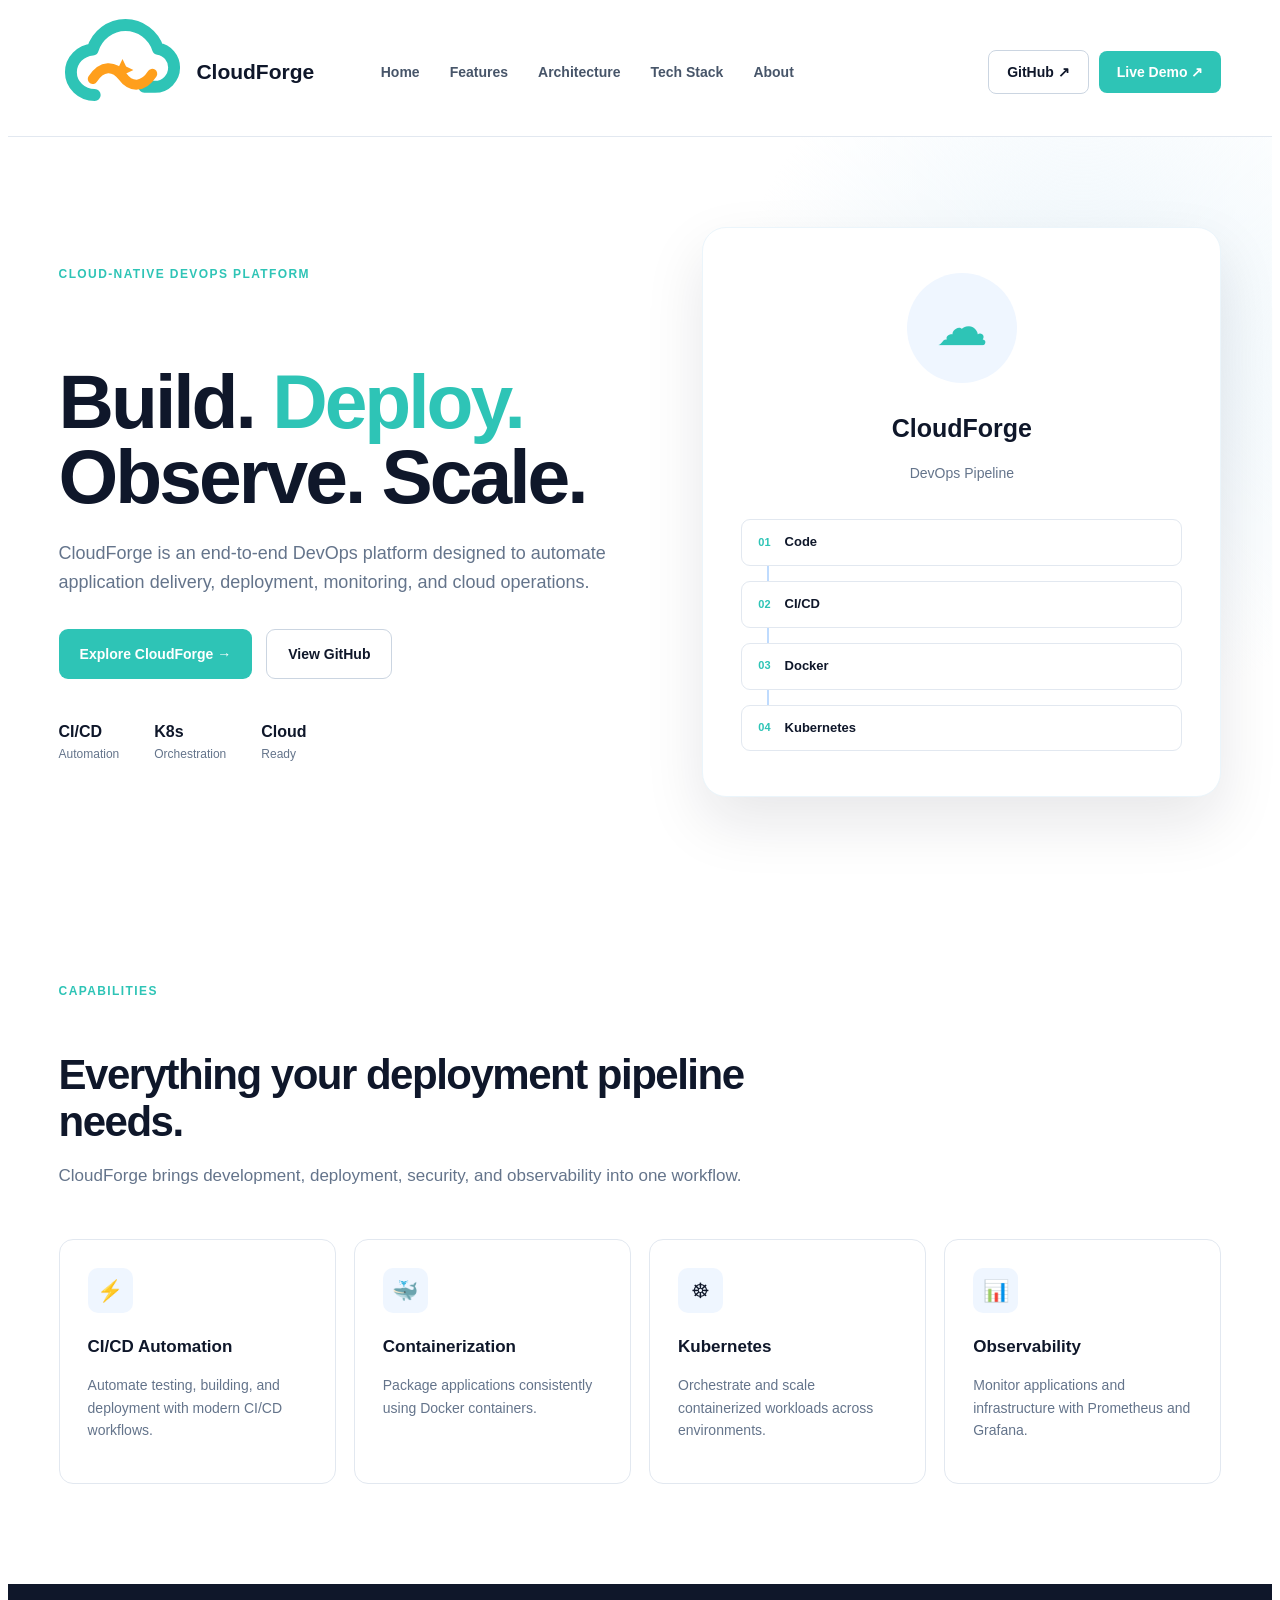
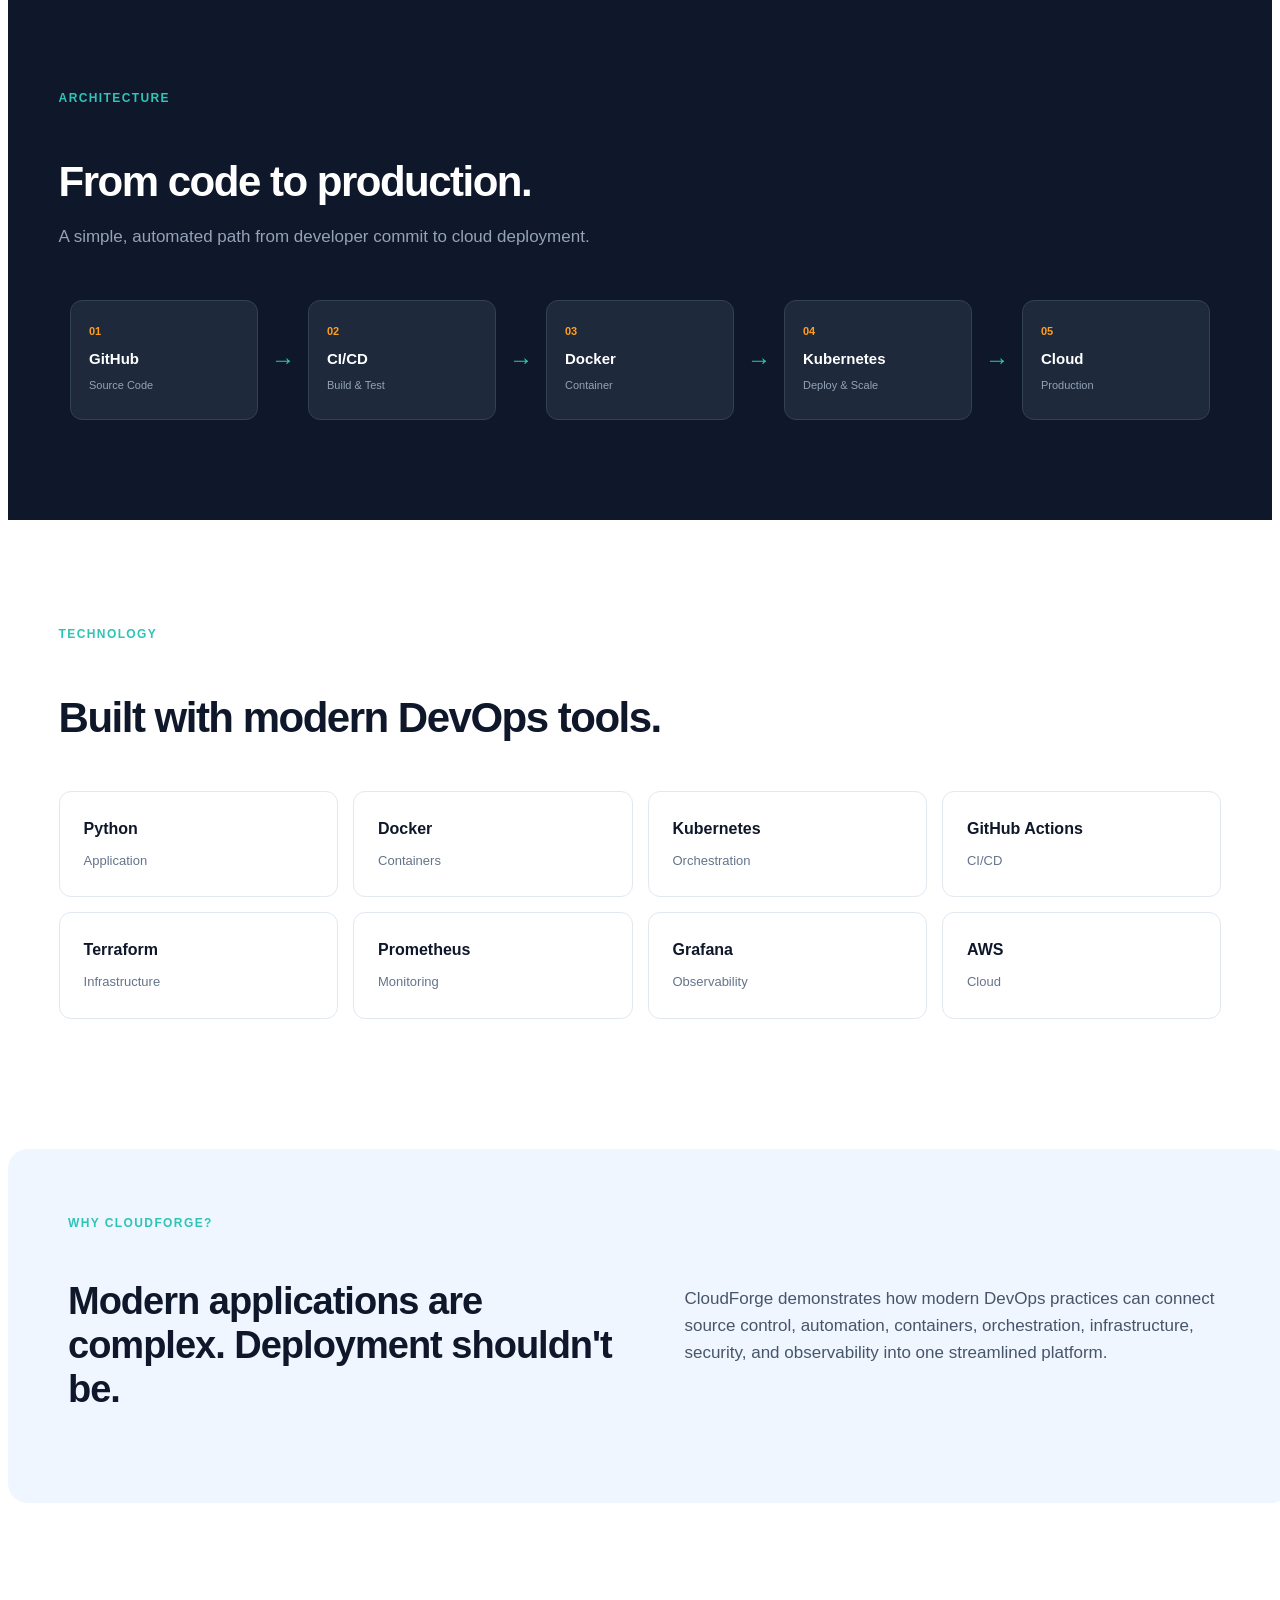
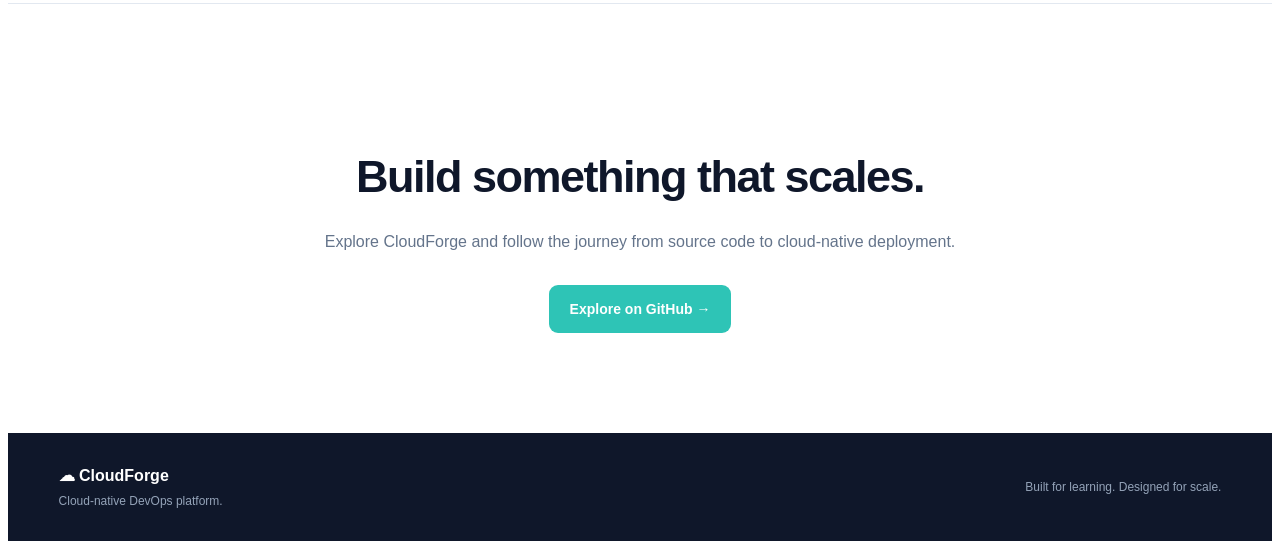
==== app/web/index.html @ 18fed15e "feat: add CloudForge landing page" ====
<!DOCTYPE html>
<html lang="en">
<head>
    <meta charset="UTF-8">
    <meta name="viewport" content="width=device-width, initial-scale=1.0">
    <meta name="description" content="CloudForge - Build. Deploy. Observe. Scale.">
    <title>CloudForge | DevOps Platform</title>
    <link rel="stylesheet" href="style.css">
</head>

    <!-- Navigation -->
    <header class="navbar">
        <div class="container nav-content">
            <a href="#" class="logo">
                <img src="logo.svg" class="logo-icon" alt="CloudForge logo">
                CloudForge
            </a>

            <nav>
    <a href="#">Home</a>
    <a href="#features">Features</a>
    <a href="#architecture">Architecture</a>
    <a href="#stack">Tech Stack</a>
    <a href="#about">About</a>
</nav>

<div class="nav-actions">
    <a href="https://github.com/viditbruhh/CloudForge"
       class="github-btn"
       target="_blank">
        GitHub ↗
    </a>

    <a href="#architecture" class="nav-demo-btn">
        Live Demo ↗
    </a>
        </div>
    </header>


    <!-- Hero Section -->
    <main>

        <section class="hero">
            <div class="container hero-grid">

                <div class="hero-content">
                    <span class="badge">CLOUD-NATIVE DEVOPS PLATFORM</span>

                    <h1>
                        Build.
                        <span>Deploy.</span>
                        Observe.
                        Scale.
                    </h1>

                    <p>
                        CloudForge is an end-to-end DevOps platform designed
                        to automate application delivery, deployment,
                        monitoring, and cloud operations.
                    </p>

                    <div class="hero-buttons">
                        <a href="#architecture" class="primary-btn">
                            Explore CloudForge →
                        </a>

                        <a href="https://github.com/viditbruhh/CloudForge"
                           class="secondary-btn"
                           target="_blank">
                            View GitHub
                        </a>
                    </div>

                    <div class="hero-stats">
                        <div>
                            <strong>CI/CD</strong>
                            <span>Automation</span>
                        </div>

                        <div>
                            <strong>K8s</strong>
                            <span>Orchestration</span>
                        </div>

                        <div>
                            <strong>Cloud</strong>
                            <span>Ready</span>
                        </div>
                    </div>
                </div>


                <!-- Hero Visual -->
                <div class="hero-visual">

                    <div class="cloud-card">

                        <div class="cloud-symbol">☁</div>

                        <h3>CloudForge</h3>
                        <p>DevOps Pipeline</p>

                        <div class="pipeline">

                            <div class="pipeline-item">
                                <span>01</span>
                                <strong>Code</strong>
                            </div>

                            <div class="pipeline-line"></div>

                            <div class="pipeline-item">
                                <span>02</span>
                                <strong>CI/CD</strong>
                            </div>

                            <div class="pipeline-line"></div>

                            <div class="pipeline-item">
                                <span>03</span>
                                <strong>Docker</strong>
                            </div>

                            <div class="pipeline-line"></div>

                            <div class="pipeline-item">
                                <span>04</span>
                                <strong>Kubernetes</strong>
                            </div>

                        </div>

                    </div>

                </div>

            </div>
        </section>


        <!-- Features -->
        <section id="features" class="section">
            <div class="container">

                <div class="section-heading">
                    <span class="section-label">CAPABILITIES</span>

                    <h2>Everything your deployment pipeline needs.</h2>

                    <p>
                        CloudForge brings development, deployment,
                        security, and observability into one workflow.
                    </p>
                </div>

                <div class="feature-grid">

                    <article class="feature-card">
                        <div class="feature-icon">⚡</div>
                        <h3>CI/CD Automation</h3>
                        <p>
                            Automate testing, building, and deployment
                            with modern CI/CD workflows.
                        </p>
                    </article>

                    <article class="feature-card">
                        <div class="feature-icon">🐳</div>
                        <h3>Containerization</h3>
                        <p>
                            Package applications consistently using
                            Docker containers.
                        </p>
                    </article>

                    <article class="feature-card">
                        <div class="feature-icon">☸</div>
                        <h3>Kubernetes</h3>
                        <p>
                            Orchestrate and scale containerized
                            workloads across environments.
                        </p>
                    </article>

                    <article class="feature-card">
                        <div class="feature-icon">📊</div>
                        <h3>Observability</h3>
                        <p>
                            Monitor applications and infrastructure
                            with Prometheus and Grafana.
                        </p>
                    </article>

                </div>

            </div>
        </section>


        <!-- Architecture -->
        <section id="architecture" class="section architecture-section">
            <div class="container">

                <div class="section-heading">
                    <span class="section-label">ARCHITECTURE</span>

                    <h2>From code to production.</h2>

                    <p>
                        A simple, automated path from developer commit
                        to cloud deployment.
                    </p>
                </div>

                <div class="architecture-flow">

                    <div class="architecture-node">
                        <span>01</span>
                        <strong>GitHub</strong>
                        <small>Source Code</small>
                    </div>

                    <div class="flow-arrow">→</div>

                    <div class="architecture-node">
                        <span>02</span>
                        <strong>CI/CD</strong>
                        <small>Build & Test</small>
                    </div>

                    <div class="flow-arrow">→</div>

                    <div class="architecture-node">
                        <span>03</span>
                        <strong>Docker</strong>
                        <small>Container</small>
                    </div>

                    <div class="flow-arrow">→</div>

                    <div class="architecture-node">
                        <span>04</span>
                        <strong>Kubernetes</strong>
                        <small>Deploy & Scale</small>
                    </div>

                    <div class="flow-arrow">→</div>

                    <div class="architecture-node">
                        <span>05</span>
                        <strong>Cloud</strong>
                        <small>Production</small>
                    </div>

                </div>

            </div>
        </section>


        <!-- Tech Stack -->
        <section id="stack" class="section">
            <div class="container">

                <div class="section-heading">
                    <span class="section-label">TECHNOLOGY</span>

                    <h2>Built with modern DevOps tools.</h2>
                </div>

                <div class="stack-grid">

                    <div class="stack-item">
                        <strong>Python</strong>
                        <span>Application</span>
                    </div>

                    <div class="stack-item">
                        <strong>Docker</strong>
                        <span>Containers</span>
                    </div>

                    <div class="stack-item">
                        <strong>Kubernetes</strong>
                        <span>Orchestration</span>
                    </div>

                    <div class="stack-item">
                        <strong>GitHub Actions</strong>
                        <span>CI/CD</span>
                    </div>

                    <div class="stack-item">
                        <strong>Terraform</strong>
                        <span>Infrastructure</span>
                    </div>

                    <div class="stack-item">
                        <strong>Prometheus</strong>
                        <span>Monitoring</span>
                    </div>

                    <div class="stack-item">
                        <strong>Grafana</strong>
                        <span>Observability</span>
                    </div>

                    <div class="stack-item">
                        <strong>AWS</strong>
                        <span>Cloud</span>
                    </div>

                </div>

            </div>
        </section>


        <!-- About -->
        <section id="about" class="section about-section">
            <div class="container about-card">

                <div>
                    <span class="section-label">WHY CLOUDFORGE?</span>

                    <h2>
                        Modern applications are complex.
                        Deployment shouldn't be.
                    </h2>
                </div>

                <p>
                    CloudForge demonstrates how modern DevOps practices
                    can connect source control, automation, containers,
                    orchestration, infrastructure, security, and
                    observability into one streamlined platform.
                </p>

            </div>
        </section>


        <!-- CTA -->
        <section class="cta-section">
            <div class="container">

                <h2>Build something that scales.</h2>

                <p>
                    Explore CloudForge and follow the journey from
                    source code to cloud-native deployment.
                </p>

                <a href="https://github.com/viditbruhh/CloudForge"
                   class="primary-btn"
                   target="_blank">
                    Explore on GitHub →
                </a>

            </div>
        </section>

    </main>


    <!-- Footer -->
    <footer>
        <div class="container footer-content">

            <div>
                <strong>☁ CloudForge</strong>
                <span>Cloud-native DevOps platform.</span>
            </div>

            <p>
                Built for learning. Designed for scale.
            </p>

        </div>
    </footer>

    <script src="script.js"></script>

</body>
</html>
---- app/web/style.css ----
\/* =========================================
   CloudForge Landing Page
   ========================================= */
@import url('https://fonts.googleapis.com/css2?family=Inter:wght@400;500;600;700;800&display=swap');

* {
    margin: 0;
    padding: 0;
    box-sizing: border-box;
}

html {
    scroll-behavior: smooth;
}

body {
    font-family: 'Inter', Arial, Helvetica, sans-serif;
    background: #FFFFFF;
    color: #0f172a;
    line-height: 1.6;
}

a {
    text-decoration: none;
    color: inherit;
}

.container {
    width: min(1180px, 92%);
    margin: 0 auto;
}


/* =========================================
   Navigation
   ========================================= */

.navbar {
    background: rgba(255, 255, 255, 0.95);
    border-bottom: 1px solid #e2e8f0;
    position: sticky;
    top: 0;
    z-index: 100;
}

.nav-content {
    min-height: 72px;
    display: flex;
    align-items: center;
    justify-content: space-between;
    gap: 30px;
}

.logo {
    display: flex;
    align-items: center;
    gap: 10px;
    font-size: 21px;
    font-weight: 800;
    color: #0f172a;
}

.logo-icon {
    .logo-icon {
width: 36px;
height: 36px;
    display: block;
    object-fit: contain;
}
}

nav {
    display: flex;
    gap: 30px;
}

nav a {
    font-size: 14px;
    color: #475569;
    font-weight: 600;
    transition: 0.2s;
}

nav a:hover {
    color: #2EC4B6;
}

.github-btn {
    padding: 10px 18px;
    border: 1px solid #cbd5e1;
    border-radius: 8px;
    font-size: 14px;
    font-weight: 700;
    background: white;
    transition: 0.2s;
}
.nav-actions {
    display: flex;
    align-items: center;
    gap: 10px;
}

.nav-demo-btn {
    padding: 10px 18px;
    border-radius: 8px;
    background: #2EC4B6;
    color: white;
    font-size: 14px;
    font-weight: 700;
    transition: 0.2s;
}

.nav-demo-btn:hover {
    background: #239B90;
    transform: translateY(-1px);
}
.github-btn:hover {
    border-color: #2EC4B6;
    color: #2EC4B6;
}


/* =========================================
   Hero
   ========================================= */

.hero {
    padding: 90px 0 80px;
    background:
        radial-gradient(circle at 85% 30%, #EBF5FB 0, transparent 30%),
        linear-gradient(180deg, #ffffff 0%, #FFFFFF 100%);
}

.hero-grid {
    display: grid;
    grid-template-columns: 1.05fr 0.95fr;
    align-items: center;
    gap: 70px;
}

.badge,
.section-label {
    display: inline-block;
    font-size: 12px;
    font-weight: 800;
    letter-spacing: 1.4px;
    color: #2EC4B6;
    margin-bottom: 16px;
}

.hero h1 {
    max-width: 650px;
    font-size: clamp(52px, 6vw, 78px);
    line-height: 0.98;
    letter-spacing: -3px;
    margin-bottom: 25px;
}

.hero h1 span {
    color: #2EC4B6;
}

.hero-content > p {
    max-width: 590px;
    color: #64748b;
    font-size: 18px;
    margin-bottom: 32px;
}

.hero-buttons {
    display: flex;
    gap: 14px;
    margin-bottom: 40px;
}

.primary-btn,
.secondary-btn {
    display: inline-flex;
    align-items: center;
    justify-content: center;
    padding: 13px 21px;
    border-radius: 9px;
    font-weight: 700;
    font-size: 14px;
    transition: 0.2s;
}

.primary-btn {
    background: #2EC4B6;
    color: white;
}

.primary-btn:hover {
    background: #239B90;
    transform: translateY(-2px);
}

.secondary-btn {
    border: 1px solid #cbd5e1;
    background: white;
}

.secondary-btn:hover {
    border-color: #2EC4B6;
    color: #2EC4B6;
}

.hero-stats {
    display: flex;
    gap: 35px;
}

.hero-stats div {
    display: flex;
    flex-direction: column;
}

.hero-stats strong {
    font-size: 16px;
}

.hero-stats span {
    font-size: 12px;
    color: #64748b;
}


/* =========================================
   Hero Visual
   ========================================= */

.hero-visual {
    display: flex;
    justify-content: center;
}

.cloud-card {
    width: min(470px, 100%);
    min-height: 430px;
    padding: 45px 38px;
    border-radius: 24px;
    background: white;
    border: 1px solid #EBF5FB;
    box-shadow: 0 25px 60px rgba(15, 23, 42, 0.10);
    text-align: center;
}

.cloud-symbol {
    width: 110px;
    height: 110px;
    margin: 0 auto 25px;
    display: grid;
    place-items: center;
    border-radius: 50%;
    background: #eff6ff;
    color: #2EC4B6;
    font-size: 52px;
}

.cloud-card h3 {
    font-size: 25px;
    margin-bottom: 4px;
}

.cloud-card > p {
    color: #64748b;
    font-size: 14px;
    margin-bottom: 35px;
}

.pipeline {
    display: flex;
    flex-direction: column;
    align-items: stretch;
}

.pipeline-item {
    display: flex;
    align-items: center;
    gap: 14px;
    padding: 12px 16px;
    background: #FFFFFF;
    border: 1px solid #e2e8f0;
    border-radius: 9px;
    text-align: left;
}

.pipeline-item span {
    color: #2EC4B6;
    font-size: 11px;
    font-weight: 800;
}

.pipeline-item strong {
    font-size: 13px;
}

.pipeline-line {
    height: 15px;
    width: 2px;
    margin-left: 26px;
    background: #bfdbfe;
}


/* =========================================
   Sections
   ========================================= */

.section {
    padding: 100px 0;
}

.section-heading {
    max-width: 700px;
    margin-bottom: 50px;
}

.section-heading h2 {
    font-size: 42px;
    line-height: 1.1;
    letter-spacing: -1.5px;
    margin-bottom: 15px;
}

.section-heading p {
    color: #64748b;
    font-size: 17px;
}


/* =========================================
   Features
   ========================================= */

.feature-grid {
    display: grid;
    grid-template-columns: repeat(4, 1fr);
    gap: 18px;
}

.feature-card {
    padding: 28px;
    background: white;
    border: 1px solid #e2e8f0;
    border-radius: 14px;
    transition: 0.2s;
}

.feature-card:hover {
    transform: translateY(-4px);
    border-color: #bfdbfe;
    box-shadow: 0 15px 35px rgba(15, 23, 42, 0.07);
}

.feature-icon {
    width: 45px;
    height: 45px;
    display: grid;
    place-items: center;
    margin-bottom: 20px;
    border-radius: 10px;
    background: #eff6ff;
    font-size: 21px;
}

.feature-card h3 {
    font-size: 17px;
    margin-bottom: 9px;
}

.feature-card p {
    color: #64748b;
    font-size: 14px;
}


/* =========================================
   Architecture
   ========================================= */

.architecture-section {
    background: #0f172a;
    color: white;
}

.architecture-section .section-heading p {
    color: #94a3b8;
}

.architecture-section .section-label {
    color: #2EC4B6;
}

.architecture-flow {
    display: flex;
    align-items: center;
    justify-content: center;
    gap: 13px;
    flex-wrap: wrap;
}

.architecture-node {
    min-width: 150px;
    padding: 22px 18px;
    border: 1px solid #334155;
    border-radius: 12px;
    background: #1e293b;
}

.architecture-node span {
    display: block;
    color: #FF9F1C;
    font-size: 11px;
    font-weight: 800;
    margin-bottom: 7px;
}

.architecture-node strong {
    display: block;
    font-size: 15px;
}

.architecture-node small {
    color: #94a3b8;
    font-size: 11px;
}

.flow-arrow {
    color: #2EC4B6;
    font-size: 24px;
}


/* =========================================
   Technology Stack
   ========================================= */

.stack-grid {
    display: grid;
    grid-template-columns: repeat(4, 1fr);
    gap: 15px;
}

.stack-item {
    padding: 24px;
    background: white;
    border: 1px solid #e2e8f0;
    border-radius: 12px;
}

.stack-item strong {
    display: block;
    margin-bottom: 5px;
}

.stack-item span {
    color: #64748b;
    font-size: 13px;
}


/* =========================================
   About
   ========================================= */

.about-section {
    padding-top: 30px;
}

.about-card {
    display: grid;
    grid-template-columns: 1fr 1fr;
    gap: 70px;
    padding: 60px;
    border-radius: 20px;
    background: #eff6ff;
}

.about-card h2 {
    font-size: 38px;
    line-height: 1.15;
    letter-spacing: -1px;
}

.about-card p {
    align-self: center;
    color: #475569;
    font-size: 17px;
}


/* =========================================
   CTA
   ========================================= */

.cta-section {
    padding: 100px 0;
    text-align: center;
    background: white;
    border-top: 1px solid #e2e8f0;
}

.cta-section h2 {
    font-size: 45px;
    letter-spacing: -1.5px;
    margin-bottom: 15px;
}

.cta-section p {
    color: #64748b;
    margin-bottom: 30px;
}


/* =========================================
   Footer
   ========================================= */

footer {
    background: #0f172a;
    color: white;
    padding: 30px 0;
}

.footer-content {
    display: flex;
    align-items: center;
    justify-content: space-between;
}

.footer-content div {
    display: flex;
    flex-direction: column;
    gap: 3px;
}

.footer-content strong {
    font-size: 16px;
}

.footer-content span,
.footer-content p {
    color: #94a3b8;
    font-size: 12px;
}


/* =========================================
   Responsive
   ========================================= */

@media (max-width: 900px) {

    nav {
        display: none;
    }

    .hero-grid {
        grid-template-columns: 1fr;
        gap: 50px;
    }

    .hero h1 {
        font-size: 58px;
    }

    .feature-grid,
    .stack-grid {
        grid-template-columns: repeat(2, 1fr);
    }

    .about-card {
        grid-template-columns: 1fr;
        gap: 25px;
    }
}


@media (max-width: 600px) {

    .hero {
        padding: 60px 0;
    }

    .hero h1 {
        font-size: 46px;
        letter-spacing: -2px;
    }

    .hero-buttons {
        flex-direction: column;
    }

    .hero-stats {
        gap: 20px;
    }

    .feature-grid,
    .stack-grid {
        grid-template-columns: 1fr;
    }

    .section {
        padding: 70px 0;
    }

    .section-heading h2 {
        font-size: 32px;
    }

    .about-card {
        padding: 35px;
    }

    .cta-section h2 {
        font-size: 34px;
    }

    .footer-content {
        flex-direction: column;
        align-items: flex-start;
        gap: 15px;
    }
}
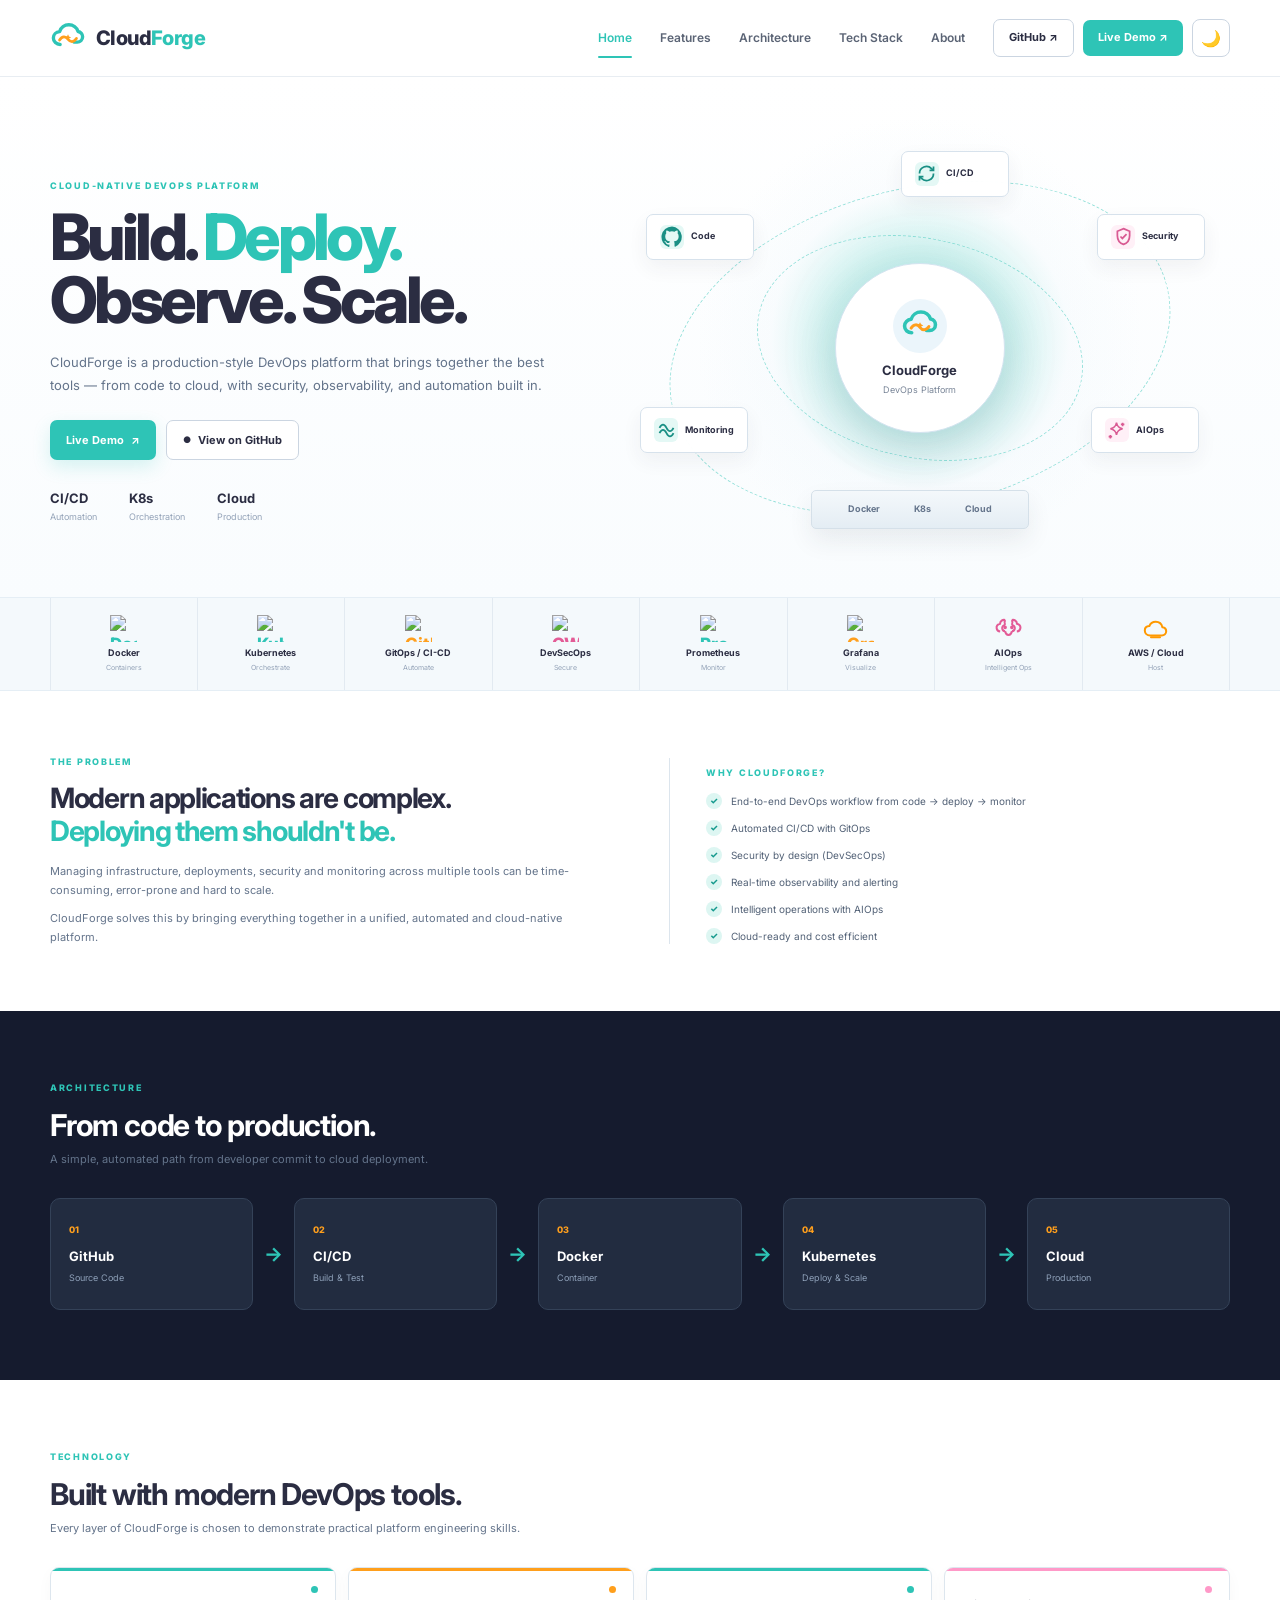
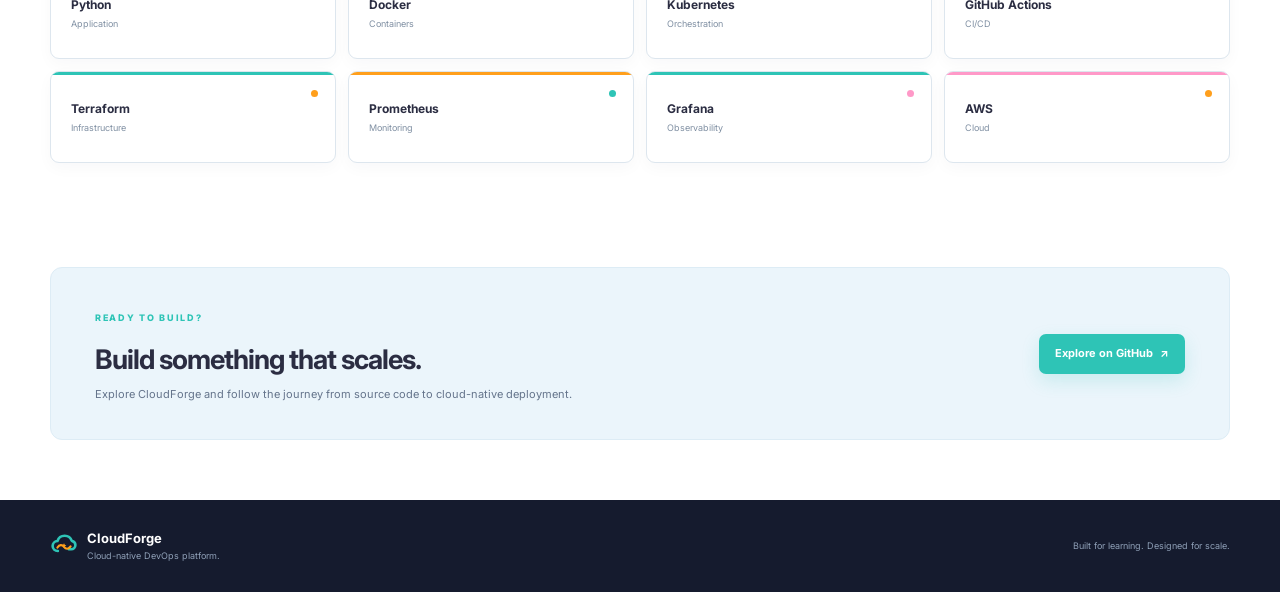
==== commit 3b8d89e7: "feat: polish CloudForge landing page" ====
--- a/app/web/index.html
+++ b/app/web/index.html
@@ -1,386 +1,208 @@
 <!DOCTYPE html>
 <html lang="en">
 <head>
-    <meta charset="UTF-8">
-    <meta name="viewport" content="width=device-width, initial-scale=1.0">
-    <meta name="description" content="CloudForge - Build. Deploy. Observe. Scale.">
-    <title>CloudForge | DevOps Platform</title>
-    <link rel="stylesheet" href="style.css">
+  <meta charset="UTF-8">
+  <meta name="viewport" content="width=device-width, initial-scale=1.0">
+  <meta name="description" content="CloudForge — a cloud-native DevOps platform for building, deploying, observing, and scaling modern applications.">
+  <title>CloudForge | Cloud-Native DevOps Platform</title>
+  <link rel="icon" type="image/svg+xml" href="logo.svg">
+  <link rel="preconnect" href="https://fonts.googleapis.com">
+  <link rel="preconnect" href="https://fonts.gstatic.com" crossorigin>
+  <link href="https://fonts.googleapis.com/css2?family=Inter:wght@400;500;600;700;800&display=swap" rel="stylesheet">
+  <link rel="stylesheet" href="style.css">
 </head>
-
-    <!-- Navigation -->
-    <header class="navbar">
-        <div class="container nav-content">
-            <a href="#" class="logo">
-                <img src="logo.svg" class="logo-icon" alt="CloudForge logo">
-                CloudForge
-            </a>
-
-            <nav>
-    <a href="#">Home</a>
-    <a href="#features">Features</a>
-    <a href="#architecture">Architecture</a>
-    <a href="#stack">Tech Stack</a>
-    <a href="#about">About</a>
-</nav>
-
-<div class="nav-actions">
-    <a href="https://github.com/viditbruhh/CloudForge"
-       class="github-btn"
-       target="_blank">
-        GitHub ↗
-    </a>
-
-    <a href="#architecture" class="nav-demo-btn">
-        Live Demo ↗
-    </a>
-        </div>
-    </header>
-
-
-    <!-- Hero Section -->
-    <main>
-
-        <section class="hero">
-            <div class="container hero-grid">
-
-                <div class="hero-content">
-                    <span class="badge">CLOUD-NATIVE DEVOPS PLATFORM</span>
-
-                    <h1>
-                        Build.
-                        <span>Deploy.</span>
-                        Observe.
-                        Scale.
-                    </h1>
-
-                    <p>
-                        CloudForge is an end-to-end DevOps platform designed
-                        to automate application delivery, deployment,
-                        monitoring, and cloud operations.
-                    </p>
-
-                    <div class="hero-buttons">
-                        <a href="#architecture" class="primary-btn">
-                            Explore CloudForge →
-                        </a>
-
-                        <a href="https://github.com/viditbruhh/CloudForge"
-                           class="secondary-btn"
-                           target="_blank">
-                            View GitHub
-                        </a>
-                    </div>
-
-                    <div class="hero-stats">
-                        <div>
-                            <strong>CI/CD</strong>
-                            <span>Automation</span>
-                        </div>
-
-                        <div>
-                            <strong>K8s</strong>
-                            <span>Orchestration</span>
-                        </div>
-
-                        <div>
-                            <strong>Cloud</strong>
-                            <span>Ready</span>
-                        </div>
-                    </div>
-                </div>
-
-
-                <!-- Hero Visual -->
-                <div class="hero-visual">
-
-                    <div class="cloud-card">
-
-                        <div class="cloud-symbol">☁</div>
-
-                        <h3>CloudForge</h3>
-                        <p>DevOps Pipeline</p>
-
-                        <div class="pipeline">
-
-                            <div class="pipeline-item">
-                                <span>01</span>
-                                <strong>Code</strong>
-                            </div>
-
-                            <div class="pipeline-line"></div>
-
-                            <div class="pipeline-item">
-                                <span>02</span>
-                                <strong>CI/CD</strong>
-                            </div>
-
-                            <div class="pipeline-line"></div>
-
-                            <div class="pipeline-item">
-                                <span>03</span>
-                                <strong>Docker</strong>
-                            </div>
-
-                            <div class="pipeline-line"></div>
-
-                            <div class="pipeline-item">
-                                <span>04</span>
-                                <strong>Kubernetes</strong>
-                            </div>
-
-                        </div>
-
-                    </div>
-
-                </div>
-
-            </div>
-        </section>
-
-
-        <!-- Features -->
-        <section id="features" class="section">
-            <div class="container">
-
-                <div class="section-heading">
-                    <span class="section-label">CAPABILITIES</span>
-
-                    <h2>Everything your deployment pipeline needs.</h2>
-
-                    <p>
-                        CloudForge brings development, deployment,
-                        security, and observability into one workflow.
-                    </p>
-                </div>
-
-                <div class="feature-grid">
-
-                    <article class="feature-card">
-                        <div class="feature-icon">⚡</div>
-                        <h3>CI/CD Automation</h3>
-                        <p>
-                            Automate testing, building, and deployment
-                            with modern CI/CD workflows.
-                        </p>
-                    </article>
-
-                    <article class="feature-card">
-                        <div class="feature-icon">🐳</div>
-                        <h3>Containerization</h3>
-                        <p>
-                            Package applications consistently using
-                            Docker containers.
-                        </p>
-                    </article>
-
-                    <article class="feature-card">
-                        <div class="feature-icon">☸</div>
-                        <h3>Kubernetes</h3>
-                        <p>
-                            Orchestrate and scale containerized
-                            workloads across environments.
-                        </p>
-                    </article>
-
-                    <article class="feature-card">
-                        <div class="feature-icon">📊</div>
-                        <h3>Observability</h3>
-                        <p>
-                            Monitor applications and infrastructure
-                            with Prometheus and Grafana.
-                        </p>
-                    </article>
-
-                </div>
-
-            </div>
-        </section>
-
-
-        <!-- Architecture -->
-        <section id="architecture" class="section architecture-section">
-            <div class="container">
-
-                <div class="section-heading">
-                    <span class="section-label">ARCHITECTURE</span>
-
-                    <h2>From code to production.</h2>
-
-                    <p>
-                        A simple, automated path from developer commit
-                        to cloud deployment.
-                    </p>
-                </div>
-
-                <div class="architecture-flow">
-
-                    <div class="architecture-node">
-                        <span>01</span>
-                        <strong>GitHub</strong>
-                        <small>Source Code</small>
-                    </div>
-
-                    <div class="flow-arrow">→</div>
-
-                    <div class="architecture-node">
-                        <span>02</span>
-                        <strong>CI/CD</strong>
-                        <small>Build & Test</small>
-                    </div>
-
-                    <div class="flow-arrow">→</div>
-
-                    <div class="architecture-node">
-                        <span>03</span>
-                        <strong>Docker</strong>
-                        <small>Container</small>
-                    </div>
-
-                    <div class="flow-arrow">→</div>
-
-                    <div class="architecture-node">
-                        <span>04</span>
-                        <strong>Kubernetes</strong>
-                        <small>Deploy & Scale</small>
-                    </div>
-
-                    <div class="flow-arrow">→</div>
-
-                    <div class="architecture-node">
-                        <span>05</span>
-                        <strong>Cloud</strong>
-                        <small>Production</small>
-                    </div>
-
-                </div>
-
-            </div>
-        </section>
-
-
-        <!-- Tech Stack -->
-        <section id="stack" class="section">
-            <div class="container">
-
-                <div class="section-heading">
-                    <span class="section-label">TECHNOLOGY</span>
-
-                    <h2>Built with modern DevOps tools.</h2>
-                </div>
-
-                <div class="stack-grid">
-
-                    <div class="stack-item">
-                        <strong>Python</strong>
-                        <span>Application</span>
-                    </div>
-
-                    <div class="stack-item">
-                        <strong>Docker</strong>
-                        <span>Containers</span>
-                    </div>
-
-                    <div class="stack-item">
-                        <strong>Kubernetes</strong>
-                        <span>Orchestration</span>
-                    </div>
-
-                    <div class="stack-item">
-                        <strong>GitHub Actions</strong>
-                        <span>CI/CD</span>
-                    </div>
-
-                    <div class="stack-item">
-                        <strong>Terraform</strong>
-                        <span>Infrastructure</span>
-                    </div>
-
-                    <div class="stack-item">
-                        <strong>Prometheus</strong>
-                        <span>Monitoring</span>
-                    </div>
-
-                    <div class="stack-item">
-                        <strong>Grafana</strong>
-                        <span>Observability</span>
-                    </div>
-
-                    <div class="stack-item">
-                        <strong>AWS</strong>
-                        <span>Cloud</span>
-                    </div>
-
-                </div>
-
-            </div>
-        </section>
-
-
-        <!-- About -->
-        <section id="about" class="section about-section">
-            <div class="container about-card">
-
-                <div>
-                    <span class="section-label">WHY CLOUDFORGE?</span>
-
-                    <h2>
-                        Modern applications are complex.
-                        Deployment shouldn't be.
-                    </h2>
-                </div>
-
-                <p>
-                    CloudForge demonstrates how modern DevOps practices
-                    can connect source control, automation, containers,
-                    orchestration, infrastructure, security, and
-                    observability into one streamlined platform.
-                </p>
-
-            </div>
-        </section>
-
-
-        <!-- CTA -->
-        <section class="cta-section">
-            <div class="container">
-
-                <h2>Build something that scales.</h2>
-
-                <p>
-                    Explore CloudForge and follow the journey from
-                    source code to cloud-native deployment.
-                </p>
-
-                <a href="https://github.com/viditbruhh/CloudForge"
-                   class="primary-btn"
-                   target="_blank">
-                    Explore on GitHub →
-                </a>
-
-            </div>
-        </section>
-
-    </main>
-
-
-    <!-- Footer -->
-    <footer>
-        <div class="container footer-content">
-
-            <div>
-                <strong>☁ CloudForge</strong>
-                <span>Cloud-native DevOps platform.</span>
-            </div>
-
-            <p>
-                Built for learning. Designed for scale.
-            </p>
-
-        </div>
-    </footer>
-
-    <script src="script.js"></script>
-
+<body>
+  <header class="navbar">
+    <div class="container nav-content">
+      <a href="#" class="logo" aria-label="CloudForge home">
+        <img src="logo.svg" class="logo-icon" alt="CloudForge logo">
+        <span>Cloud<span>Forge</span></span>
+      </a>
+
+      <nav aria-label="Primary navigation">
+        <a class="active" href="#">Home</a>
+        <a href="#features">Features</a>
+        <a href="#architecture">Architecture</a>
+        <a href="#stack">Tech Stack</a>
+        <a href="#about">About</a>
+      </nav>
+
+      <div class="nav-actions">
+        <a href="https://github.com/viditbruhh/CloudForge" class="github-btn" target="_blank" rel="noreferrer">GitHub ↗</a>
+        <a href="#architecture" class="nav-demo-btn">Live Demo ↗</a>
+        <button id="theme-toggle" class="theme-toggle" aria-label="Toggle dark mode" title="Toggle dark mode">🌙</button>
+      </div>
+    </div>
+  </header>
+
+  <main>
+    <section class="hero">
+      <div class="container hero-grid">
+        <div class="hero-copy">
+          <span class="eyebrow">CLOUD-NATIVE DEVOPS PLATFORM</span>
+          <h1>Build. <span>Deploy.</span><br>Observe. Scale.</h1>
+          <p>CloudForge is a production-style DevOps platform that brings together the best tools — from code to cloud, with security, observability, and automation built in.</p>
+          <div class="hero-actions">
+            <a href="#architecture" class="primary-btn">Live Demo <span>↗</span></a>
+            <a href="https://github.com/viditbruhh/CloudForge" class="secondary-btn" target="_blank" rel="noreferrer"><span class="github-mark">●</span> View on GitHub</a>
+          </div>
+          <div class="hero-proof">
+            <div><strong>CI/CD</strong><span>Automation</span></div>
+            <div><strong>K8s</strong><span>Orchestration</span></div>
+            <div><strong>Cloud</strong><span>Production</span></div>
+          </div>
+        </div>
+
+        <div class="hero-diagram" aria-label="CloudForge DevOps platform architecture illustration">
+          <div class="diagram-glow"></div>
+          <div class="orbit orbit-one"></div>
+          <div class="orbit orbit-two"></div>
+          <div class="diagram-node node-code"><span class="node-icon mint">
+      <svg viewBox="0 0 24 24" width="22" height="22" fill="currentColor" aria-hidden="true">
+        <path d="M12 .5a11.5 11.5 0 0 0-3.63 22.41c.58.11.79-.25.79-.56v-2.16c-3.2.7-3.87-1.54-3.87-1.54-.53-1.36-1.3-1.72-1.3-1.72-1.04-.71.08-.7.08-.7 1.15.08 1.75 1.18 1.75 1.18 1.02 1.74 2.67 1.24 3.32.95.1-.74.4-1.24.72-1.53-2.55-.29-5.23-1.28-5.23-5.69 0-1.26.45-2.29 1.18-3.1-.12-.29-.51-1.47.11-3.06 0 0 .96-.31 3.15 1.18a10.9 10.9 0 0 1 5.73 0c2.19-1.49 3.15-1.18 3.15-1.18.62 1.59.23 2.77.11 3.06.73.81 1.18 1.84 1.18 3.1 0 4.42-2.69 5.39-5.25 5.68.41.35.77 1.04.77 2.1v3.11c0 .31.21.68.8.56A11.5 11.5 0 0 0 12 .5Z"/>
+      </svg>
+    </span><b>Code</b></div>
+          <div class="diagram-node node-cicd"><span class="node-icon mint">
+      <svg viewBox="0 0 24 24" width="21" height="21" fill="none" stroke="currentColor" stroke-width="2">
+        <path d="M4 12a8 8 0 0 1 13.7-5.7L20 8.5"/>
+        <path d="M20 4v4.5h-4.5"/>
+        <path d="M20 12a8 8 0 0 1-13.7 5.7L4 15.5"/>
+        <path d="M4 20v-4.5h4.5"/>
+      </svg>
+    </span><b>CI/CD</b></div>
+          <div class="diagram-node node-security"><span class="node-icon pink">
+      <svg viewBox="0 0 24 24" width="21" height="21" fill="none" stroke="currentColor" stroke-width="2">
+        <path d="M12 3 19 6v5c0 4.8-3 8.5-7 10-4-1.5-7-5.2-7-10V6l7-3Z"/>
+        <path d="m8.5 12 2.2 2.2 4.8-5"/>
+      </svg>
+    </span><b>Security</b></div>
+          <div class="diagram-node node-monitor"><span class="node-icon mint">
+      <svg viewBox="0 0 24 24" width="21" height="21" fill="none" stroke="currentColor" stroke-width="2">
+        <path d="M4 15c2.5-5 5.5-5 8 0s5.5 5 8 0"/>
+        <path d="M4 9c2.5-5 5.5-5 8 0s5.5 5 8 0"/>
+      </svg>
+    </span><b>Monitoring</b></div>
+          <div class="diagram-node node-ai"><span class="node-icon pink">
+      <svg viewBox="0 0 24 24" width="21" height="21" fill="none" stroke="currentColor" stroke-width="1.8">
+        <path d="M12 3c.7 4.3 2.7 6.3 7 7-4.3.7-6.3 2.7-7 7-.7-4.3-2.7-6.3-7-7 4.3-.7 6.3-2.7 7-7Z"/>
+        <path d="M19 3v4M17 5h4M5 17v4M3 19h4"/>
+      </svg>
+    </span><b>AIOps</b></div>
+          <div class="platform-core">
+            <div class="core-logo"><img src="logo.svg" alt=""></div>
+            <strong>CloudForge</strong>
+            <span>DevOps Platform</span>
+          </div>
+          <div class="platform-base"><span>Docker</span><span>K8s</span><span>Cloud</span></div>
+        </div>
+      </div>
+    </section>
+
+    <section class="capability-strip" id="features">
+      <div class="container capability-grid">
+        <div class="capability"><span class="cap-icon docker"><img src="https://cdn.simpleicons.org/docker/2496ED" alt="Docker"></span><strong>Docker</strong><small>Containers</small></div>
+        <div class="capability"><span class="cap-icon k8s"><img src="https://cdn.simpleicons.org/kubernetes/326CE5" alt="Kubernetes"></span><strong>Kubernetes</strong><small>Orchestrate</small></div>
+        <div class="capability"><span class="cap-icon gitops"><img src="https://cdn.simpleicons.org/githubactions/2088FF" alt="GitHub Actions"></span><strong>GitOps / CI-CD</strong><small>Automate</small></div>
+        <div class="capability"><span class="cap-icon security"><img src="https://cdn.simpleicons.org/owasp/000000" alt="OWASP"></span><strong>DevSecOps</strong><small>Secure</small></div>
+        <div class="capability"><span class="cap-icon prometheus"><img src="https://cdn.simpleicons.org/prometheus/E6522C" alt="Prometheus"></span><strong>Prometheus</strong><small>Monitor</small></div>
+        <div class="capability"><span class="cap-icon grafana"><img src="https://cdn.simpleicons.org/grafana/F46800" alt="Grafana"></span><strong>Grafana</strong><small>Visualize</small></div>
+        <div class="capability"><span class="cap-icon aiops">
+      <svg viewBox="0 0 24 24" width="27" height="27" fill="none" stroke="currentColor" stroke-width="1.8">
+        <path d="M9 4.5C6.8 3.8 4.5 5.4 4.5 7.8c-2.2.4-3.5 2.2-3 4.2.3 1.5 1.6 2.5 3.1 2.7"/>
+        <path d="M15 4.5c2.2-.7 4.5.9 4.5 3.3 2.2.4 3.5 2.2 3 4.2-.3 1.5-1.6 2.5-3.1 2.7"/>
+        <path d="M9 4.5c-.7 1.4-.7 3 0 4.3M15 4.5c.7 1.4.7 3 0 4.3"/>
+        <path d="M9 8.8c-1.7.2-2.8 1.6-2.6 3.2.2 1.3 1.2 2.2 2.5 2.4M15 8.8c1.7.2 2.8 1.6 2.6 3.2-.2 1.3-1.2 2.2-2.5 2.4"/>
+        <path d="M9 14.4c.3 2 1.4 3.4 3 3.4s2.7-1.4 3-3.4"/>
+        <circle cx="9" cy="11" r=".7" fill="currentColor"/>
+        <circle cx="15" cy="11" r=".7" fill="currentColor"/>
+      </svg>
+    </span><strong>AIOps</strong><small>Intelligent Ops</small></div>
+        <div class="capability"><span class="cap-icon cloud">
+      <svg viewBox="0 0 24 24" width="27" height="27" fill="none">
+        <path d="M7.2 18.2h10.4c2.2 0 3.9-1.6 3.9-3.7 0-2-1.5-3.5-3.4-3.7C17.4 7.7 15 6 12.2 6c-2.6 0-4.8 1.5-5.7 3.8C4.1 9.9 2.5 11.5 2.5 13.7c0 2.5 2 4.5 4.7 4.5Z" stroke="#FF9900" stroke-width="1.8"/>
+        <path d="M8 19.8h8" stroke="#FF9900" stroke-width="1.8" stroke-linecap="round"/>
+      </svg>
+    </span><strong>AWS / Cloud</strong><small>Host</small></div>
+      </div>
+    </section>
+
+    <section class="problem-section" id="about">
+      <div class="container problem-grid">
+        <div class="problem-copy">
+          <span class="eyebrow">THE PROBLEM</span>
+          <h2>Modern applications are complex.<br><span>Deploying them shouldn't be.</span></h2>
+          <p>Managing infrastructure, deployments, security and monitoring across multiple tools can be time-consuming, error-prone and hard to scale.</p>
+          <p>CloudForge solves this by bringing everything together in a unified, automated and cloud-native platform.</p>
+        </div>
+        <div class="why-card">
+          <span class="eyebrow">WHY CLOUDFORGE?</span>
+          <ul>
+            <li><span>✓</span> End-to-end DevOps workflow from code → deploy → monitor</li>
+            <li><span>✓</span> Automated CI/CD with GitOps</li>
+            <li><span>✓</span> Security by design (DevSecOps)</li>
+            <li><span>✓</span> Real-time observability and alerting</li>
+            <li><span>✓</span> Intelligent operations with AIOps</li>
+            <li><span>✓</span> Cloud-ready and cost efficient</li>
+          </ul>
+        </div>
+      </div>
+    </section>
+
+    <section class="architecture-section" id="architecture">
+      <div class="container">
+        <div class="section-heading dark-heading">
+          <span class="eyebrow">ARCHITECTURE</span>
+          <h2>From code to production.</h2>
+          <p>A simple, automated path from developer commit to cloud deployment.</p>
+        </div>
+        <div class="architecture-flow">
+          <div class="architecture-node"><span>01</span><strong>GitHub</strong><small>Source Code</small></div>
+          <div class="flow-arrow">→</div>
+          <div class="architecture-node"><span>02</span><strong>CI/CD</strong><small>Build &amp; Test</small></div>
+          <div class="flow-arrow">→</div>
+          <div class="architecture-node"><span>03</span><strong>Docker</strong><small>Container</small></div>
+          <div class="flow-arrow">→</div>
+          <div class="architecture-node"><span>04</span><strong>Kubernetes</strong><small>Deploy &amp; Scale</small></div>
+          <div class="flow-arrow">→</div>
+          <div class="architecture-node"><span>05</span><strong>Cloud</strong><small>Production</small></div>
+        </div>
+      </div>
+    </section>
+
+    <section class="stack-section" id="stack">
+      <div class="container">
+        <div class="section-heading">
+          <span class="eyebrow">TECHNOLOGY</span>
+          <h2>Built with modern DevOps tools.</h2>
+          <p>Every layer of CloudForge is chosen to demonstrate practical platform engineering skills.</p>
+        </div>
+        <div class="stack-grid">
+          <div class="stack-card"><span class="stack-dot mint-dot"></span><strong>Python</strong><small>Application</small></div>
+          <div class="stack-card"><span class="stack-dot orange-dot"></span><strong>Docker</strong><small>Containers</small></div>
+          <div class="stack-card"><span class="stack-dot mint-dot"></span><strong>Kubernetes</strong><small>Orchestration</small></div>
+          <div class="stack-card"><span class="stack-dot pink-dot"></span><strong>GitHub Actions</strong><small>CI/CD</small></div>
+          <div class="stack-card"><span class="stack-dot orange-dot"></span><strong>Terraform</strong><small>Infrastructure</small></div>
+          <div class="stack-card"><span class="stack-dot mint-dot"></span><strong>Prometheus</strong><small>Monitoring</small></div>
+          <div class="stack-card"><span class="stack-dot pink-dot"></span><strong>Grafana</strong><small>Observability</small></div>
+          <div class="stack-card"><span class="stack-dot orange-dot"></span><strong>AWS</strong><small>Cloud</small></div>
+        </div>
+      </div>
+    </section>
+
+    <section class="cta-section">
+      <div class="container cta-card">
+        <div><span class="eyebrow">READY TO BUILD?</span><h2>Build something that scales.</h2><p>Explore CloudForge and follow the journey from source code to cloud-native deployment.</p></div>
+        <a href="https://github.com/viditbruhh/CloudForge" class="primary-btn" target="_blank" rel="noreferrer">Explore on GitHub <span>↗</span></a>
+      </div>
+    </section>
+  </main>
+
+  <footer>
+    <div class="container footer-content">
+      <div class="footer-brand"><img src="logo.svg" alt=""><div><strong>CloudForge</strong><span>Cloud-native DevOps platform.</span></div></div>
+      <p>Built for learning. Designed for scale.</p>
+    </div>
+  </footer>
+  <script src="script.js"></script>
 </body>
 </html>
--- a/app/web/style.css
+++ b/app/web/style.css
@@ -1,625 +1,439 @@
-\/* =========================================
-   CloudForge Landing Page
+@import url('https://fonts.googleapis.com/css2?family=Inter:wght@400;500;600;700;800&display=swap');
+
+:root {
+  --mint: #2EC4B6;
+  --mint-dark: #239B90;
+  --orange: #FF9F1C;
+  --pink: #FF99C8;
+  --white: #FFFFFF;
+  --horizon: #EBF5FB;
+  --slate: #2B2D42;
+  --muted: #64748B;
+  --line: #D9E2EC;
+  --dark: #151B2E;
+  --dark-card: #222C40;
+  --shadow: 0 18px 50px rgba(43,45,66,.08);
+}
+
+* { box-sizing: border-box; margin: 0; padding: 0; }
+html { scroll-behavior: smooth; }
+body { font-family: 'Inter', Arial, sans-serif; color: var(--slate); background: var(--white); line-height: 1.6; }
+a { color: inherit; text-decoration: none; }
+.container { width: min(1180px, calc(100% - 48px)); margin: 0 auto; }
+
+.navbar { position: sticky; top: 0; z-index: 20; background: rgba(255,255,255,.96); border-bottom: 1px solid #E8EDF2; backdrop-filter: blur(12px); }
+.nav-content { min-height: 76px; display: flex; align-items: center; justify-content: space-between; gap: 28px; }
+.logo { display: flex; align-items: center; gap: 10px; font-size: 20px; font-weight: 800; letter-spacing: -.6px; }
+.logo > span span { color: #2EC4B6; }
+.logo-icon { width: 36px; height: 36px; display: block; object-fit: contain; }
+nav { display: flex; align-items: center; gap: 28px; margin-left: auto; }
+nav a { position: relative; font-size: 12px; font-weight: 600; color: #5B6475; padding: 28px 0; }
+nav a:hover, nav a.active { color: #2EC4B6; }
+nav a.active::after { content: ''; position: absolute; left: 0; right: 0; bottom: 18px; height: 2px; border-radius: 2px; background: #2EC4B6; }
+.nav-actions { display: flex; gap: 9px; align-items: center; }
+.github-btn, .nav-demo-btn { padding: 9px 15px; border-radius: 7px; font-size: 11px; font-weight: 700; }
+.github-btn { border: 1px solid #CBD5E1; background: #fff; }
+.nav-demo-btn { background: #2EC4B6; color: #fff; }
+
+.hero { background: linear-gradient(180deg, #fff 0%, #F9FCFE 100%); padding: 56px 0 34px; overflow: hidden; }
+.hero-grid { display: grid; grid-template-columns: .92fr 1.08fr; align-items: center; gap: 30px; min-height: 430px; }
+.eyebrow { display: inline-block; font-size: 9px; line-height: 1; letter-spacing: 1.7px; font-weight: 800; color: var(--mint); margin-bottom: 16px; }
+.hero h1 { font-size: clamp(46px, 5vw, 70px); line-height: .98; letter-spacing: -3.6px; font-weight: 800; color: var(--slate); margin-bottom: 19px; }
+.hero h1 span { color: #2EC4B6; }
+.hero-copy > p { max-width: 500px; color: var(--muted); font-size: 13px; line-height: 1.75; margin-bottom: 24px; }
+.hero-actions { display: flex; gap: 10px; margin-bottom: 28px; }
+.primary-btn, .secondary-btn { display: inline-flex; align-items: center; justify-content: center; gap: 7px; min-height: 40px; padding: 0 16px; border-radius: 7px; font-size: 11px; font-weight: 700; transition: .2s ease; }
+.primary-btn { background: #2EC4B6; color: #fff; box-shadow: 0 7px 18px rgba(46,196,182,.18); }
+.primary-btn:hover { transform: translateY(-1px); box-shadow: 0 10px 22px rgba(46,196,182,.25); }
+.secondary-btn { background: #fff; border: 1px solid #CBD5E1; }
+.secondary-btn:hover { border-color: #2EC4B6; color: #2EC4B6; }
+.github-mark { font-size: 9px; }
+.hero-proof { display: flex; gap: 32px; }
+.hero-proof div { display: flex; flex-direction: column; gap: 1px; }
+.hero-proof strong { font-size: 13px; }
+.hero-proof span { font-size: 9px; color: #94A3B8; }
+
+.hero-diagram { position: relative; min-height: 400px; }
+.diagram-glow { position: absolute; width: 310px; height: 310px; left: 50%; top: 48%; transform: translate(-50%,-50%); background: radial-gradient(circle, rgba(235,245,251,.95) 0%, rgba(235,245,251,.55) 38%, rgba(255,255,255,0) 72%); }
+.orbit { position: absolute; left: 50%; top: 50%; transform: translate(-50%,-50%); border: 1px dashed rgba(46,196,182,.40); border-radius: 50%; }
+.orbit-one { width: 270px; height: 180px; transform: translate(-50%,-50%) rotate(12deg); }
+.orbit-two { width: 390px; height: 250px; transform: translate(-50%,-50%) rotate(-14deg); }
+.diagram-node { position: absolute; z-index: 3; min-width: 90px; padding: 8px 11px; display: flex; align-items: center; gap: 7px; background: rgba(255,255,255,.98); border: 1px solid #D7E2EC; border-radius: 6px; box-shadow: 0 8px 20px rgba(43,45,66,.06); font-size: 9px; }
+.node-icon { width: 24px; height: 24px; display: grid; place-items: center; border-radius: 6px; font-size: 11px; font-weight: 800; }
+.node-icon.mint { color: #198F84; background: #E4F8F5; }
+.node-icon.pink { color: #D95B93; background: #FFF0F7; }
+.node-code { left: 6%; top: 18%; }
+.node-cicd { left: 47%; top: 3%; }
+.node-security { right: 4%; top: 18%; }
+.node-monitor { left: 5%; bottom: 25%; }
+.node-ai { right: 5%; bottom: 25%; }
+.platform-core { position: absolute; z-index: 4; left: 50%; top: 50%; transform: translate(-50%,-50%); width: 146px; height: 146px; border-radius: 50%; background: #fff; border: 1px solid #D4E4F0; box-shadow: 0 16px 45px rgba(43,45,66,.12); display: flex; flex-direction: column; align-items: center; justify-content: center; }
+.core-logo { width: 48px; height: 48px; display: grid; place-items: center; border-radius: 50%; background: var(--horizon); margin-bottom: 7px; }
+.core-logo img { width: 34px; height: 34px; }
+.platform-core strong { font-size: 12px; }
+.platform-core span { font-size: 8px; color: #7A8698; margin-top: 2px; }
+.platform-base { position: absolute; z-index: 2; left: 50%; bottom: 7%; transform: translateX(-50%); display: flex; gap: 26px; padding: 10px 30px; background: linear-gradient(180deg,#F4F8FB,#E4EDF4); border: 1px solid #D5E0E9; border-radius: 5px; box-shadow: 0 12px 25px rgba(43,45,66,.08); color: #64748B; font-size: 9px; font-weight: 700; }
+
+.capability-strip { background: #F4F9FC; border-top: 1px solid #E5EEF5; border-bottom: 1px solid #E5EEF5; }
+.capability-grid { display: grid; grid-template-columns: repeat(8, 1fr); }
+.capability { min-height: 92px; display: flex; flex-direction: column; align-items: center; justify-content: center; gap: 2px; border-right: 1px solid #E2EAF1; text-align: center; }
+.capability:first-child { border-left: 1px solid #E2EAF1; }
+.cap-icon { width: 27px; height: 27px; display: grid; place-items: center; font-size: 17px; font-weight: 800; margin-bottom: 2px; }
+.docker, .k8s, .prometheus, .cloud { color: #2EC4B6; }
+.gitops, .grafana { color: var(--orange); }
+.security, .aiops { color: #E35B96; }
+.capability strong { font-size: 9px; }
+.capability small { font-size: 7px; color: #94A3B8; }
+
+.problem-section { padding: 56px 0; background: #fff; }
+.problem-grid { display: grid; grid-template-columns: 1fr 1fr; gap: 58px; align-items: center; }
+.problem-copy h2 { font-size: 28px; line-height: 1.18; letter-spacing: -1.3px; margin-bottom: 14px; }
+.problem-copy h2 span { color: #2EC4B6; }
+.problem-copy p { max-width: 520px; color: var(--muted); font-size: 11px; line-height: 1.75; margin-bottom: 8px; }
+.why-card { border-left: 1px solid #DCE5ED; padding-left: 36px; }
+.why-card ul { list-style: none; display: grid; gap: 11px; }
+.why-card li { display: flex; align-items: flex-start; gap: 9px; color: #526176; font-size: 10px; }
+.why-card li span { flex: 0 0 auto; width: 16px; height: 16px; display: grid; place-items: center; border-radius: 50%; background: #DDF6F2; color: #15998D; font-size: 9px; font-weight: 800; }
+
+.architecture-section { padding: 62px 0 70px; background: var(--dark); color: #fff; }
+.dark-heading h2 { color: #fff; }
+.dark-heading p { color: #9AA9BE; }
+.section-heading { margin-bottom: 30px; }
+.section-heading h2 { font-size: 30px; line-height: 1.15; letter-spacing: -1.2px; margin-bottom: 8px; }
+.section-heading p { color: var(--muted); font-size: 11px; }
+.architecture-flow { display: flex; align-items: center; justify-content: space-between; gap: 11px; }
+.architecture-node { flex: 1; min-height: 112px; padding: 18px; display: flex; flex-direction: column; justify-content: center; background: var(--dark-card); border: 1px solid #344258; border-radius: 10px; }
+.architecture-node span { color: var(--orange); font-size: 9px; font-weight: 800; margin-bottom: 8px; }
+.architecture-node strong { font-size: 13px; margin-bottom: 4px; }
+.architecture-node small { color: #8EA0B8; font-size: 9px; }
+.flow-arrow { color: var(--mint); font-size: 20px; font-weight: 700; }
+
+.stack-section { padding: 62px 0; background: #fff; }
+.stack-grid { display: grid; grid-template-columns: repeat(4, 1fr); gap: 12px; }
+.stack-card { position: relative; min-height: 92px; padding: 19px 20px; display: flex; flex-direction: column; justify-content: center; background: #fff; border: 1px solid #DDE6EE; border-radius: 9px; box-shadow: 0 5px 16px rgba(43,45,66,.03); overflow: hidden; }
+.stack-card::before { content: ''; position: absolute; top: 0; left: 0; width: 100%; height: 3px; background: #2EC4B6; }
+.stack-card:nth-child(2n)::before { background: var(--orange); }
+.stack-card:nth-child(4n)::before { background: var(--pink); }
+.stack-card strong { font-size: 12px; margin-bottom: 3px; }
+.stack-card small { color: #8090A3; font-size: 9px; }
+.stack-dot { position: absolute; right: 17px; top: 18px; width: 7px; height: 7px; border-radius: 50%; }
+.mint-dot { background: var(--mint); }.orange-dot { background: var(--orange); }.pink-dot { background: var(--pink); }
+
+.cta-section { padding: 42px 0 60px; background: #fff; }
+.cta-card { min-height: 170px; padding: 35px 44px; display: flex; align-items: center; justify-content: space-between; gap: 30px; background: var(--horizon); border: 1px solid #DDECF5; border-radius: 12px; }
+.cta-card h2 { font-size: 27px; letter-spacing: -1px; margin-bottom: 5px; }
+.cta-card p { color: var(--muted); font-size: 11px; }
+
+footer { background: var(--dark); color: #fff; }
+.footer-content { min-height: 92px; display: flex; align-items: center; justify-content: space-between; }
+.footer-brand { display: flex; align-items: center; gap: 9px; }
+.footer-brand img { width: 28px; height: 28px; }
+.footer-brand div { display: flex; flex-direction: column; }
+.footer-brand strong { font-size: 13px; }
+.footer-brand span, footer p { color: #8FA0B7; font-size: 9px; }
+
+@media (max-width: 980px) {
+  nav { gap: 16px; }
+  .hero-grid { grid-template-columns: 1fr; }
+  .hero-copy { max-width: 650px; }
+  .hero-diagram { min-height: 350px; }
+  .capability-grid { grid-template-columns: repeat(4, 1fr); }
+  .capability:nth-child(4n) { border-right: 1px solid #E2EAF1; }
+  .problem-grid { gap: 30px; }
+}
+
+@media (max-width: 760px) {
+  .container { width: min(100% - 30px, 620px); }
+  .nav-content { min-height: 68px; }
+  nav { display: none; }
+  .nav-actions .github-btn { display: none; }
+  .logo { font-size: 18px; }
+  .hero { padding-top: 42px; }
+  .hero h1 { font-size: clamp(43px, 12vw, 58px); letter-spacing: -2.5px; }
+  .hero-diagram { min-height: 330px; transform: scale(.94); transform-origin: center; }
+  .capability-grid { grid-template-columns: repeat(2, 1fr); }
+  .capability { border-bottom: 1px solid #E2EAF1; }
+  .capability:nth-child(odd) { border-left: 1px solid #E2EAF1; }
+  .problem-grid { grid-template-columns: 1fr; }
+  .why-card { border-left: 0; border-top: 1px solid #DCE5ED; padding: 24px 0 0; }
+  .architecture-flow { flex-direction: column; align-items: stretch; }
+  .architecture-node { width: 100%; }
+  .flow-arrow { transform: rotate(90deg); text-align: center; }
+  .stack-grid { grid-template-columns: repeat(2, 1fr); }
+  .cta-card { flex-direction: column; align-items: flex-start; padding: 30px; }
+  .footer-content { flex-direction: column; align-items: flex-start; justify-content: center; gap: 10px; padding: 20px 0; }
+}
+
+.theme-toggle {
+  width: 38px;
+  height: 38px;
+  border: 1px solid #CBD5E1;
+  border-radius: 8px;
+  background: #FFFFFF;
+  color: #2B2D42;
+  font-size: 16px;
+  cursor: pointer;
+  display: grid;
+  place-items: center;
+  transition: 0.2s ease;
+}
+
+.theme-toggle:hover {
+  border-color: #2EC4B6;
+  transform: translateY(-1px);
+}
+
+body.dark-mode {
+  --white: #151B2E;
+  --horizon: #1B2438;
+  --slate: #FFFFFF;
+  --muted: #9AA9BE;
+  --line: #344258;
+  --dark: #0F1524;
+  --dark-card: #222C40;
+}
+
+/* =========================================
+   CloudForge Dark Mode
    ========================================= */
-@import url('https://fonts.googleapis.com/css2?family=Inter:wght@400;500;600;700;800&display=swap');
-
-* {
-    margin: 0;
-    padding: 0;
-    box-sizing: border-box;
-}
-
-html {
-    scroll-behavior: smooth;
-}
-
-body {
-    font-family: 'Inter', Arial, Helvetica, sans-serif;
-    background: #FFFFFF;
-    color: #0f172a;
-    line-height: 1.6;
-}
-
-a {
-    text-decoration: none;
-    color: inherit;
-}
-
-.container {
-    width: min(1180px, 92%);
-    margin: 0 auto;
-}
-
+
+body.dark-mode {
+  background: #151B2E;
+  color: #FFFFFF;
+}
+
+body.dark-mode .navbar {
+  background: rgba(21, 27, 46, 0.96);
+  border-color: #344258;
+}
+
+body.dark-mode nav a {
+  color: #9AA9BE;
+}
+
+body.dark-mode nav a:hover,
+body.dark-mode nav a.active {
+  color: #2EC4B6;
+}
+
+body.dark-mode nav a.active::after {
+  background: #2EC4B6;
+}
+
+body.dark-mode .github-btn,
+body.dark-mode .theme-toggle,
+body.dark-mode .secondary-btn {
+  background: #222C40;
+  color: #FFFFFF;
+  border-color: #344258;
+}
+
+body.dark-mode .github-btn:hover,
+body.dark-mode .secondary-btn:hover {
+  border-color: #2EC4B6;
+  color: #2EC4B6;
+}
+
+body.dark-mode .hero {
+  background: linear-gradient(180deg, #151B2E 0%, #1B2438 100%);
+}
+
+body.dark-mode .hero-content > p,
+body.dark-mode .hero-proof span {
+  color: #9AA9BE;
+}
+
+body.dark-mode .diagram-node {
+  background: #222C40;
+  border-color: #344258;
+  color: #FFFFFF;
+}
+
+body.dark-mode .platform-core {
+  background: #222C40;
+  border-color: #46546A;
+}
+
+body.dark-mode .platform-base {
+  background: linear-gradient(180deg, #2A354A, #222C40);
+  border-color: #3B4960;
+  color: #9AA9BE;
+}
+
+body.dark-mode .capability-strip {
+  background: #1B2438;
+  border-color: #344258;
+}
+
+body.dark-mode .capability {
+  border-color: #344258;
+}
+
+body.dark-mode .capability small {
+  color: #9AA9BE;
+}
+
+body.dark-mode .stack-card {
+  background: #222C40;
+  border-color: #344258;
+}
+
+body.dark-mode .stack-card small {
+  color: #9AA9BE;
+}
+
+body.dark-mode .stack-card h3,
+body.dark-mode .stack-card strong {
+  color: #FFFFFF;
+}
+
+body.dark-mode .problem-section {
+  background: #151B2E;
+}
+
+body.dark-mode .problem-copy p,
+body.dark-mode .why-card li {
+  color: #9AA9BE;
+}
+
+body.dark-mode .why-card {
+  border-color: #344258;
+}
+
+body.dark-mode .cta-card {
+  background: #1B2438;
+  border-color: #344258;
+}
+
+body.dark-mode footer {
+  background: #0F1524;
+}
+
+body.dark-mode footer p,
+body.dark-mode .footer-brand span {
+  color: #9AA9BE;
+}
+
+body.dark-mode .stack-section {
+  background: #151B2E;
+  color: #FFFFFF;
+}
+
+body.dark-mode .stack-section .section-heading h2 {
+  color: #FFFFFF;
+}
+
+body.dark-mode .stack-section .section-heading p {
+  color: #9AA9BE;
+}
+
+/* Refined CloudForge architecture glow */
+.diagram-glow {
+  background: radial-gradient(
+    circle,
+    rgba(46,196,182,.22) 0%,
+    rgba(235,245,251,.38) 32%,
+    rgba(255,255,255,0) 70%
+  );
+}
+
+body.dark-mode .diagram-glow {
+  background: radial-gradient(
+    circle,
+    rgba(46,196,182,.16) 0%,
+    rgba(190,205,220,.20) 30%,
+    rgba(21,27,46,0) 70%
+  );
+}
 
 /* =========================================
-   Navigation
+   Refined CloudForge Hero Architecture
    ========================================= */
 
-.navbar {
-    background: rgba(255, 255, 255, 0.95);
-    border-bottom: 1px solid #e2e8f0;
-    position: sticky;
-    top: 0;
-    z-index: 100;
-}
-
-.nav-content {
-    min-height: 72px;
-    display: flex;
-    align-items: center;
-    justify-content: space-between;
-    gap: 30px;
-}
-
-.logo {
-    display: flex;
-    align-items: center;
-    gap: 10px;
-    font-size: 21px;
-    font-weight: 800;
-    color: #0f172a;
-}
-
-.logo-icon {
-    .logo-icon {
-width: 36px;
-height: 36px;
-    display: block;
-    object-fit: contain;
-}
-}
-
-nav {
-    display: flex;
-    gap: 30px;
-}
-
-nav a {
-    font-size: 14px;
-    color: #475569;
-    font-weight: 600;
-    transition: 0.2s;
-}
-
-nav a:hover {
-    color: #2EC4B6;
-}
-
-.github-btn {
-    padding: 10px 18px;
-    border: 1px solid #cbd5e1;
-    border-radius: 8px;
-    font-size: 14px;
-    font-weight: 700;
-    background: white;
-    transition: 0.2s;
-}
-.nav-actions {
-    display: flex;
-    align-items: center;
-    gap: 10px;
-}
-
-.nav-demo-btn {
-    padding: 10px 18px;
-    border-radius: 8px;
-    background: #2EC4B6;
-    color: white;
-    font-size: 14px;
-    font-weight: 700;
-    transition: 0.2s;
-}
-
-.nav-demo-btn:hover {
-    background: #239B90;
-    transform: translateY(-1px);
-}
-.github-btn:hover {
-    border-color: #2EC4B6;
-    color: #2EC4B6;
-}
-
-
-/* =========================================
-   Hero
-   ========================================= */
-
-.hero {
-    padding: 90px 0 80px;
-    background:
-        radial-gradient(circle at 85% 30%, #EBF5FB 0, transparent 30%),
-        linear-gradient(180deg, #ffffff 0%, #FFFFFF 100%);
-}
-
-.hero-grid {
-    display: grid;
-    grid-template-columns: 1.05fr 0.95fr;
-    align-items: center;
-    gap: 70px;
-}
-
-.badge,
-.section-label {
-    display: inline-block;
-    font-size: 12px;
-    font-weight: 800;
-    letter-spacing: 1.4px;
-    color: #2EC4B6;
-    margin-bottom: 16px;
-}
-
-.hero h1 {
-    max-width: 650px;
-    font-size: clamp(52px, 6vw, 78px);
-    line-height: 0.98;
-    letter-spacing: -3px;
-    margin-bottom: 25px;
-}
-
-.hero h1 span {
-    color: #2EC4B6;
-}
-
-.hero-content > p {
-    max-width: 590px;
-    color: #64748b;
-    font-size: 18px;
-    margin-bottom: 32px;
-}
-
-.hero-buttons {
-    display: flex;
-    gap: 14px;
-    margin-bottom: 40px;
-}
-
-.primary-btn,
-.secondary-btn {
-    display: inline-flex;
-    align-items: center;
-    justify-content: center;
-    padding: 13px 21px;
-    border-radius: 9px;
-    font-weight: 700;
-    font-size: 14px;
-    transition: 0.2s;
-}
-
-.primary-btn {
-    background: #2EC4B6;
-    color: white;
-}
-
-.primary-btn:hover {
-    background: #239B90;
-    transform: translateY(-2px);
-}
-
-.secondary-btn {
-    border: 1px solid #cbd5e1;
-    background: white;
-}
-
-.secondary-btn:hover {
-    border-color: #2EC4B6;
-    color: #2EC4B6;
-}
-
-.hero-stats {
-    display: flex;
-    gap: 35px;
-}
-
-.hero-stats div {
-    display: flex;
-    flex-direction: column;
-}
-
-.hero-stats strong {
-    font-size: 16px;
-}
-
-.hero-stats span {
-    font-size: 12px;
-    color: #64748b;
-}
-
-
-/* =========================================
-   Hero Visual
-   ========================================= */
-
-.hero-visual {
-    display: flex;
-    justify-content: center;
-}
-
-.cloud-card {
-    width: min(470px, 100%);
-    min-height: 430px;
-    padding: 45px 38px;
-    border-radius: 24px;
-    background: white;
-    border: 1px solid #EBF5FB;
-    box-shadow: 0 25px 60px rgba(15, 23, 42, 0.10);
-    text-align: center;
-}
-
-.cloud-symbol {
-    width: 110px;
-    height: 110px;
-    margin: 0 auto 25px;
-    display: grid;
-    place-items: center;
-    border-radius: 50%;
-    background: #eff6ff;
-    color: #2EC4B6;
-    font-size: 52px;
-}
-
-.cloud-card h3 {
-    font-size: 25px;
-    margin-bottom: 4px;
-}
-
-.cloud-card > p {
-    color: #64748b;
-    font-size: 14px;
-    margin-bottom: 35px;
-}
-
-.pipeline {
-    display: flex;
-    flex-direction: column;
-    align-items: stretch;
-}
-
-.pipeline-item {
-    display: flex;
-    align-items: center;
-    gap: 14px;
-    padding: 12px 16px;
-    background: #FFFFFF;
-    border: 1px solid #e2e8f0;
-    border-radius: 9px;
-    text-align: left;
-}
-
-.pipeline-item span {
-    color: #2EC4B6;
-    font-size: 11px;
-    font-weight: 800;
-}
-
-.pipeline-item strong {
-    font-size: 13px;
-}
-
-.pipeline-line {
-    height: 15px;
-    width: 2px;
-    margin-left: 26px;
-    background: #bfdbfe;
-}
-
-
-/* =========================================
-   Sections
-   ========================================= */
-
-.section {
-    padding: 100px 0;
-}
-
-.section-heading {
-    max-width: 700px;
-    margin-bottom: 50px;
-}
-
-.section-heading h2 {
-    font-size: 42px;
-    line-height: 1.1;
-    letter-spacing: -1.5px;
-    margin-bottom: 15px;
-}
-
-.section-heading p {
-    color: #64748b;
-    font-size: 17px;
-}
-
-
-/* =========================================
-   Features
-   ========================================= */
-
-.feature-grid {
-    display: grid;
-    grid-template-columns: repeat(4, 1fr);
-    gap: 18px;
-}
-
-.feature-card {
-    padding: 28px;
-    background: white;
-    border: 1px solid #e2e8f0;
-    border-radius: 14px;
-    transition: 0.2s;
-}
-
-.feature-card:hover {
-    transform: translateY(-4px);
-    border-color: #bfdbfe;
-    box-shadow: 0 15px 35px rgba(15, 23, 42, 0.07);
-}
-
-.feature-icon {
-    width: 45px;
-    height: 45px;
-    display: grid;
-    place-items: center;
-    margin-bottom: 20px;
-    border-radius: 10px;
-    background: #eff6ff;
-    font-size: 21px;
-}
-
-.feature-card h3 {
-    font-size: 17px;
-    margin-bottom: 9px;
-}
-
-.feature-card p {
-    color: #64748b;
-    font-size: 14px;
-}
-
-
-/* =========================================
-   Architecture
-   ========================================= */
-
-.architecture-section {
-    background: #0f172a;
-    color: white;
-}
-
-.architecture-section .section-heading p {
-    color: #94a3b8;
-}
-
-.architecture-section .section-label {
-    color: #2EC4B6;
-}
-
-.architecture-flow {
-    display: flex;
-    align-items: center;
-    justify-content: center;
-    gap: 13px;
-    flex-wrap: wrap;
-}
-
-.architecture-node {
-    min-width: 150px;
-    padding: 22px 18px;
-    border: 1px solid #334155;
-    border-radius: 12px;
-    background: #1e293b;
-}
-
-.architecture-node span {
-    display: block;
-    color: #FF9F1C;
-    font-size: 11px;
-    font-weight: 800;
-    margin-bottom: 7px;
-}
-
-.architecture-node strong {
-    display: block;
-    font-size: 15px;
-}
-
-.architecture-node small {
-    color: #94a3b8;
-    font-size: 11px;
-}
-
-.flow-arrow {
-    color: #2EC4B6;
-    font-size: 24px;
-}
-
-
-/* =========================================
-   Technology Stack
-   ========================================= */
-
-.stack-grid {
-    display: grid;
-    grid-template-columns: repeat(4, 1fr);
-    gap: 15px;
-}
-
-.stack-item {
-    padding: 24px;
-    background: white;
-    border: 1px solid #e2e8f0;
-    border-radius: 12px;
-}
-
-.stack-item strong {
-    display: block;
-    margin-bottom: 5px;
-}
-
-.stack-item span {
-    color: #64748b;
-    font-size: 13px;
-}
-
-
-/* =========================================
-   About
-   ========================================= */
-
-.about-section {
-    padding-top: 30px;
-}
-
-.about-card {
-    display: grid;
-    grid-template-columns: 1fr 1fr;
-    gap: 70px;
-    padding: 60px;
-    border-radius: 20px;
-    background: #eff6ff;
-}
-
-.about-card h2 {
-    font-size: 38px;
-    line-height: 1.15;
-    letter-spacing: -1px;
-}
-
-.about-card p {
-    align-self: center;
-    color: #475569;
-    font-size: 17px;
-}
-
-
-/* =========================================
-   CTA
-   ========================================= */
-
-.cta-section {
-    padding: 100px 0;
-    text-align: center;
-    background: white;
-    border-top: 1px solid #e2e8f0;
-}
-
-.cta-section h2 {
-    font-size: 45px;
-    letter-spacing: -1.5px;
-    margin-bottom: 15px;
-}
-
-.cta-section p {
-    color: #64748b;
-    margin-bottom: 30px;
-}
-
-
-/* =========================================
-   Footer
-   ========================================= */
-
-footer {
-    background: #0f172a;
-    color: white;
-    padding: 30px 0;
-}
-
-.footer-content {
-    display: flex;
-    align-items: center;
-    justify-content: space-between;
-}
-
-.footer-content div {
-    display: flex;
-    flex-direction: column;
-    gap: 3px;
-}
-
-.footer-content strong {
-    font-size: 16px;
-}
-
-.footer-content span,
-.footer-content p {
-    color: #94a3b8;
-    font-size: 12px;
-}
-
-
-/* =========================================
-   Responsive
-   ========================================= */
-
-@media (max-width: 900px) {
-
-    nav {
-        display: none;
-    }
-
-    .hero-grid {
-        grid-template-columns: 1fr;
-        gap: 50px;
-    }
-
-    .hero h1 {
-        font-size: 58px;
-    }
-
-    .feature-grid,
-    .stack-grid {
-        grid-template-columns: repeat(2, 1fr);
-    }
-
-    .about-card {
-        grid-template-columns: 1fr;
-        gap: 25px;
-    }
-}
-
-
-@media (max-width: 600px) {
-
-    .hero {
-        padding: 60px 0;
-    }
-
-    .hero h1 {
-        font-size: 46px;
-        letter-spacing: -2px;
-    }
-
-    .hero-buttons {
-        flex-direction: column;
-    }
-
-    .hero-stats {
-        gap: 20px;
-    }
-
-    .feature-grid,
-    .stack-grid {
-        grid-template-columns: 1fr;
-    }
-
-    .section {
-        padding: 70px 0;
-    }
-
-    .section-heading h2 {
-        font-size: 32px;
-    }
-
-    .about-card {
-        padding: 35px;
-    }
-
-    .cta-section h2 {
-        font-size: 34px;
-    }
-
-    .footer-content {
-        flex-direction: column;
-        align-items: flex-start;
-        gap: 15px;
-    }
-}
+.hero-diagram {
+  min-height: 420px;
+}
+
+.diagram-glow {
+  width: 440px;
+  height: 440px;
+  background: radial-gradient(
+    circle,
+    rgba(46,196,182,.34) 0%,
+    rgba(46,196,182,.18) 30%,
+    rgba(235,245,251,.22) 48%,
+    rgba(255,255,255,0) 72%
+  );
+}
+
+.orbit-one {
+  width: 330px;
+  height: 220px;
+  border-color: rgba(46,196,182,.48);
+}
+
+.orbit-two {
+  width: 510px;
+  height: 320px;
+  border-color: rgba(46,196,182,.48);
+}
+
+.platform-core {
+  width: 170px;
+  height: 170px;
+  box-shadow:
+    0 18px 45px rgba(43,45,66,.10),
+    0 0 55px rgba(46,196,182,.18);
+}
+
+.core-logo {
+  width: 54px;
+  height: 54px;
+}
+
+.core-logo img {
+  width: 38px;
+  height: 38px;
+}
+
+.platform-core strong {
+  font-size: 13px;
+}
+
+.platform-core span {
+  font-size: 9px;
+}
+
+.diagram-node {
+  min-width: 108px;
+  padding: 10px 13px;
+  border-radius: 7px;
+}
+
+.platform-base {
+  gap: 34px;
+  padding: 11px 36px;
+}
+
+/* Dark mode version */
+body.dark-mode .diagram-glow {
+  background: radial-gradient(
+    circle,
+    rgba(46,196,182,.20) 0%,
+    rgba(46,196,182,.12) 30%,
+    rgba(190,205,220,.12) 48%,
+    rgba(21,27,46,0) 72%
+  );
+}
+
+body.dark-mode .platform-core {
+  box-shadow:
+    0 18px 45px rgba(0,0,0,.28),
+    0 0 45px rgba(46,196,182,.12);
+}
+
+.cap-icon img {
+  width: 27px;
+  height: 27px;
+  display: block;
+}
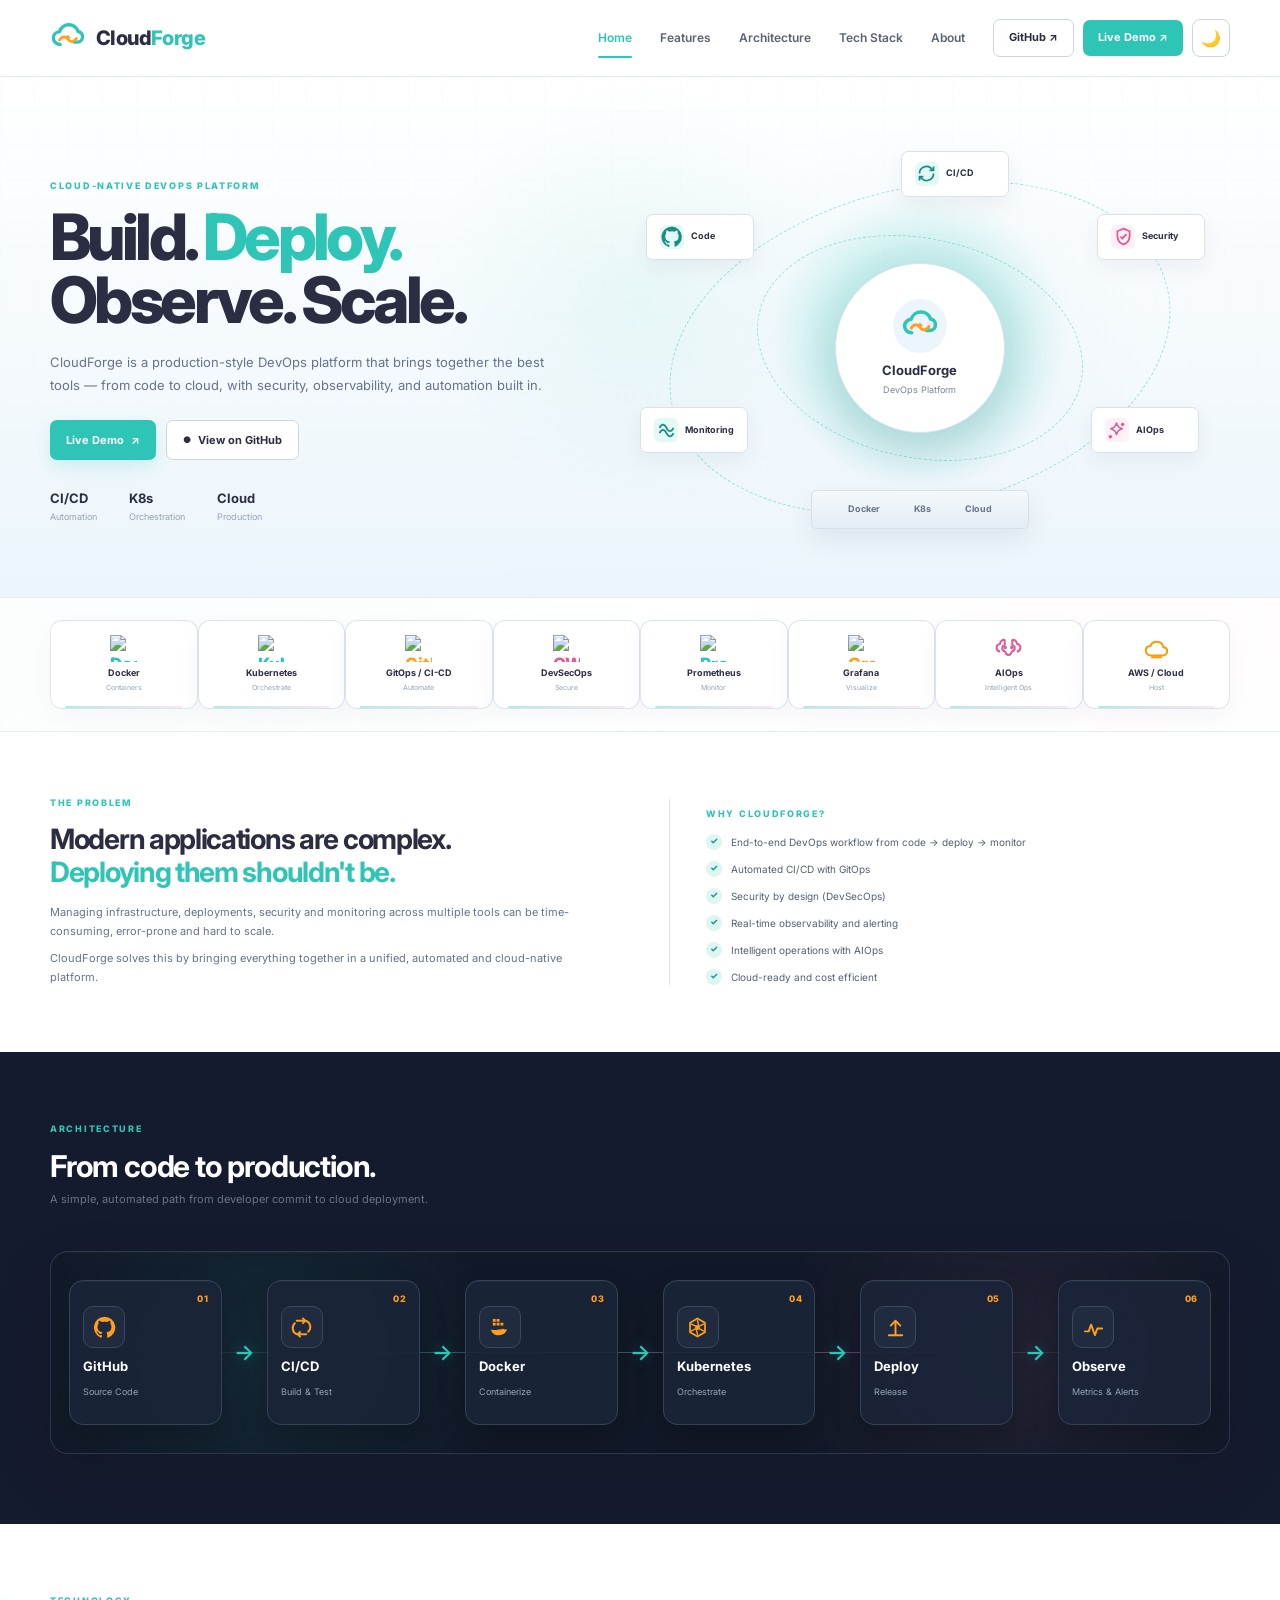
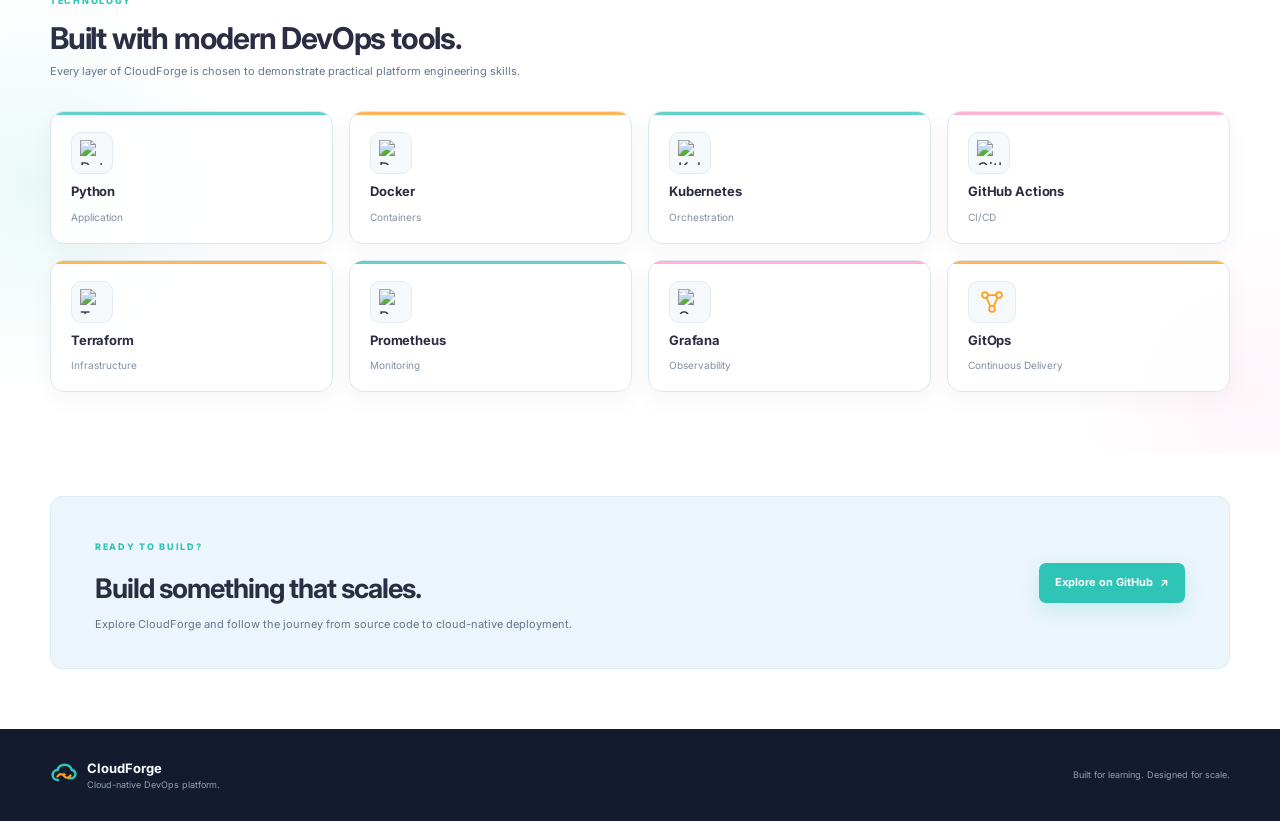
==== commit 4585ccb3: "feat: add polished CloudForge demo experience" ====
--- a/app/web/index.html
+++ b/app/web/index.html
@@ -29,7 +29,7 @@
 
       <div class="nav-actions">
         <a href="https://github.com/viditbruhh/CloudForge" class="github-btn" target="_blank" rel="noreferrer">GitHub ↗</a>
-        <a href="#architecture" class="nav-demo-btn">Live Demo ↗</a>
+        <a href="demo.html" class="nav-demo-btn">Live Demo ↗</a>
         <button id="theme-toggle" class="theme-toggle" aria-label="Toggle dark mode" title="Toggle dark mode">🌙</button>
       </div>
     </div>
@@ -43,7 +43,7 @@
           <h1>Build. <span>Deploy.</span><br>Observe. Scale.</h1>
           <p>CloudForge is a production-style DevOps platform that brings together the best tools — from code to cloud, with security, observability, and automation built in.</p>
           <div class="hero-actions">
-            <a href="#architecture" class="primary-btn">Live Demo <span>↗</span></a>
+            <a href="demo.html" class="primary-btn">Live Demo <span>↗</span></a>
             <a href="https://github.com/viditbruhh/CloudForge" class="secondary-btn" target="_blank" rel="noreferrer"><span class="github-mark">●</span> View on GitHub</a>
           </div>
           <div class="hero-proof">
@@ -156,15 +156,88 @@
           <p>A simple, automated path from developer commit to cloud deployment.</p>
         </div>
         <div class="architecture-flow">
-          <div class="architecture-node"><span>01</span><strong>GitHub</strong><small>Source Code</small></div>
-          <div class="flow-arrow">→</div>
-          <div class="architecture-node"><span>02</span><strong>CI/CD</strong><small>Build &amp; Test</small></div>
-          <div class="flow-arrow">→</div>
-          <div class="architecture-node"><span>03</span><strong>Docker</strong><small>Container</small></div>
-          <div class="flow-arrow">→</div>
-          <div class="architecture-node"><span>04</span><strong>Kubernetes</strong><small>Deploy &amp; Scale</small></div>
-          <div class="flow-arrow">→</div>
-          <div class="architecture-node"><span>05</span><strong>Cloud</strong><small>Production</small></div>
+
+          <div class="architecture-node">
+            <span class="arch-number">01</span>
+            <span class="arch-icon github-arch">
+              <svg viewBox="0 0 24 24" aria-hidden="true">
+                <path fill="currentColor" d="M12 .7A11.3 11.3 0 0 0 8.4 22.6c.57.1.78-.25.78-.55v-2.1c-3.18.69-3.85-1.34-3.85-1.34-.52-1.32-1.27-1.67-1.27-1.67-1.04-.71.08-.7.08-.7 1.15.08 1.76 1.18 1.76 1.18 1.02 1.75 2.67 1.25 3.32.96.1-.74.4-1.25.72-1.54-2.54-.29-5.21-1.27-5.21-5.66 0-1.25.45-2.27 1.18-3.07-.12-.29-.51-1.45.11-3.02 0 0 .96-.31 3.12 1.17A10.8 10.8 0 0 1 12 5.9c.97 0 1.94.13 2.84.38 2.16-1.48 3.12-1.17 3.12-1.17.62 1.57.23 2.73.11 3.02.73.8 1.18 1.82 1.18 3.07 0 4.4-2.67 5.36-5.22 5.65.41.36.77 1.06.77 2.14v3.17c0 .3.21.66.79.55A11.3 11.3 0 0 0 12 .7Z"/>
+              </svg>
+            </span>
+            <strong>GitHub</strong>
+            <small>Source Code</small>
+          </div>
+
+          <div class="flow-arrow">→</div>
+
+          <div class="architecture-node">
+            <span class="arch-number">02</span>
+            <span class="arch-icon cicd-arch">
+              <svg viewBox="0 0 24 24" aria-hidden="true">
+                <path d="M7 5h9l-2.5-2.5M16 5l-2.5 2.5M17 19H8l2.5 2.5M8 19l2.5-2.5" fill="none" stroke="currentColor" stroke-width="2" stroke-linecap="round" stroke-linejoin="round"/>
+                <path d="M5 7.5A7 7 0 0 0 7 19M19 16.5A7 7 0 0 0 17 5" fill="none" stroke="currentColor" stroke-width="2" stroke-linecap="round"/>
+              </svg>
+            </span>
+            <strong>CI/CD</strong>
+            <small>Build &amp; Test</small>
+          </div>
+
+          <div class="flow-arrow">→</div>
+
+          <div class="architecture-node">
+            <span class="arch-number">03</span>
+            <span class="arch-icon docker-arch">
+              <svg viewBox="0 0 24 24" aria-hidden="true">
+                <path d="M3 13h18M5 10h3V7H5v3Zm4 0h3V7H9v3Zm4 0h3V7h-3v3Zm-8-4h3V3H5v3Zm4 0h3V3H9v3Z" fill="currentColor"/>
+                <path d="M3 14c1 4 4 6 8 6 4.7 0 7.6-2.2 9-6.2-1.7.4-3.2.2-4.5-.4-1.3.6-2.8.8-4.5.6-2.3.9-5 .7-8-.0Z" fill="currentColor"/>
+              </svg>
+            </span>
+            <strong>Docker</strong>
+            <small>Containerize</small>
+          </div>
+
+          <div class="flow-arrow">→</div>
+
+          <div class="architecture-node">
+            <span class="arch-number">04</span>
+            <span class="arch-icon k8s-arch">
+              <svg viewBox="0 0 24 24" aria-hidden="true">
+                <path d="M12 2.5 19.8 7v10L12 21.5 4.2 17V7L12 2.5Z" fill="none" stroke="currentColor" stroke-width="1.8"/>
+                <circle cx="12" cy="12" r="2.5" fill="currentColor"/>
+                <path d="m12 4.8 1.1 4.5M18.2 8.4l-4.2 2.2M18.2 15.6 14 13.4M12 19.2l-1.1-4.5M5.8 15.6l4.2-2.2M5.8 8.4l4.2 2.2" stroke="currentColor" stroke-width="1.5" stroke-linecap="round"/>
+              </svg>
+            </span>
+            <strong>Kubernetes</strong>
+            <small>Orchestrate</small>
+          </div>
+
+          <div class="flow-arrow">→</div>
+
+          <div class="architecture-node">
+            <span class="arch-number">05</span>
+            <span class="arch-icon deploy-arch">
+              <svg viewBox="0 0 24 24" aria-hidden="true">
+                <path d="M12 20V5M7 10l5-5 5 5" fill="none" stroke="currentColor" stroke-width="2" stroke-linecap="round" stroke-linejoin="round"/>
+                <path d="M5 20h14" fill="none" stroke="currentColor" stroke-width="2" stroke-linecap="round"/>
+              </svg>
+            </span>
+            <strong>Deploy</strong>
+            <small>Release</small>
+          </div>
+
+          <div class="flow-arrow">→</div>
+
+          <div class="architecture-node">
+            <span class="arch-number">06</span>
+            <span class="arch-icon observe-arch">
+              <svg viewBox="0 0 24 24" aria-hidden="true">
+                <path d="M3 16h4l2.5-7 4 11L16 13h5" fill="none" stroke="currentColor" stroke-width="2" stroke-linecap="round" stroke-linejoin="round"/>
+              </svg>
+            </span>
+            <strong>Observe</strong>
+            <small>Metrics &amp; Alerts</small>
+          </div>
+
         </div>
       </div>
     </section>
@@ -177,14 +250,39 @@
           <p>Every layer of CloudForge is chosen to demonstrate practical platform engineering skills.</p>
         </div>
         <div class="stack-grid">
-          <div class="stack-card"><span class="stack-dot mint-dot"></span><strong>Python</strong><small>Application</small></div>
-          <div class="stack-card"><span class="stack-dot orange-dot"></span><strong>Docker</strong><small>Containers</small></div>
-          <div class="stack-card"><span class="stack-dot mint-dot"></span><strong>Kubernetes</strong><small>Orchestration</small></div>
-          <div class="stack-card"><span class="stack-dot pink-dot"></span><strong>GitHub Actions</strong><small>CI/CD</small></div>
-          <div class="stack-card"><span class="stack-dot orange-dot"></span><strong>Terraform</strong><small>Infrastructure</small></div>
-          <div class="stack-card"><span class="stack-dot mint-dot"></span><strong>Prometheus</strong><small>Monitoring</small></div>
-          <div class="stack-card"><span class="stack-dot pink-dot"></span><strong>Grafana</strong><small>Observability</small></div>
-          <div class="stack-card"><span class="stack-dot orange-dot"></span><strong>AWS</strong><small>Cloud</small></div>
+          <div class="stack-card"><span class="stack-icon">
+  <img src="https://cdn.simpleicons.org/python/3776AB" alt="Python">
+</span><strong>Python</strong><small>Application</small></div>
+          <div class="stack-card"><span class="stack-icon">
+  <img src="https://cdn.simpleicons.org/docker/2496ED" alt="Docker">
+</span><strong>Docker</strong><small>Containers</small></div>
+          <div class="stack-card"><span class="stack-icon">
+  <img src="https://cdn.simpleicons.org/kubernetes/326CE5" alt="Kubernetes">
+</span><strong>Kubernetes</strong><small>Orchestration</small></div>
+          <div class="stack-card"><span class="stack-icon">
+  <img src="https://cdn.simpleicons.org/githubactions/2088FF" alt="GitHub Actions">
+</span><strong>GitHub Actions</strong><small>CI/CD</small></div>
+          <div class="stack-card"><span class="stack-icon">
+  <img src="https://cdn.simpleicons.org/terraform/844FBA" alt="Terraform">
+</span><strong>Terraform</strong><small>Infrastructure</small></div>
+          <div class="stack-card"><span class="stack-icon">
+  <img src="https://cdn.simpleicons.org/prometheus/E6522C" alt="Prometheus">
+</span><strong>Prometheus</strong><small>Monitoring</small></div>
+          <div class="stack-card"><span class="stack-icon">
+  <img src="https://cdn.simpleicons.org/grafana/F46800" alt="Grafana">
+</span><strong>Grafana</strong><small>Observability</small></div>
+          <div class="stack-card">
+  <span class="stack-icon">
+    <svg viewBox="0 0 48 48" width="28" height="28" aria-label="GitOps" role="img">
+      <circle cx="12" cy="12" r="5" fill="none" stroke="#FF9F1C" stroke-width="3"/>
+      <circle cx="36" cy="12" r="5" fill="none" stroke="#FF9F1C" stroke-width="3"/>
+      <circle cx="24" cy="36" r="5" fill="none" stroke="#FF9F1C" stroke-width="3"/>
+      <path d="M17 12h14M14.5 16.5L21 31M33.5 16.5L27 31" fill="none" stroke="#FF9F1C" stroke-width="3" stroke-linecap="round"/>
+    </svg>
+  </span>
+  <strong>GitOps</strong>
+  <small>Continuous Delivery</small>
+</div>
         </div>
       </div>
     </section>
--- a/app/web/style.css
+++ b/app/web/style.css
@@ -437,3 +437,496 @@
   height: 27px;
   display: block;
 }
+
+/* =========================================
+   CloudForge Premium Visual Layer
+   ========================================= */
+
+body {
+  background:
+    radial-gradient(circle at 12% 18%, rgba(46,196,182,.10), transparent 26%),
+    radial-gradient(circle at 88% 24%, rgba(255,153,200,.09), transparent 24%),
+    #FFFFFF;
+}
+
+.hero {
+  position: relative;
+  overflow: hidden;
+  background:
+    radial-gradient(circle at 50% 42%, rgba(46,196,182,.08), transparent 30%),
+    linear-gradient(180deg, #FFFFFF 0%, #EBF5FB 100%);
+}
+
+.hero::before {
+  content: "";
+  position: absolute;
+  inset: 0;
+  pointer-events: none;
+  opacity: .32;
+  background-image:
+    linear-gradient(rgba(46,196,182,.07) 1px, transparent 1px),
+    linear-gradient(90deg, rgba(46,196,182,.07) 1px, transparent 1px);
+  background-size: 34px 34px;
+  mask-image: linear-gradient(to bottom, black, transparent 78%);
+}
+
+.hero-content,
+.hero-diagram {
+  position: relative;
+  z-index: 1;
+}
+
+body.dark-mode {
+  background:
+    radial-gradient(circle at 12% 18%, rgba(46,196,182,.07), transparent 28%),
+    radial-gradient(circle at 88% 24%, rgba(255,153,200,.06), transparent 25%),
+    #151B2E;
+}
+
+body.dark-mode .hero {
+  background:
+    radial-gradient(circle at 50% 42%, rgba(46,196,182,.08), transparent 30%),
+    linear-gradient(180deg, #151B2E 0%, #1B2438 100%);
+}
+
+body.dark-mode .hero::before {
+  opacity: .18;
+  background-image:
+    linear-gradient(rgba(46,196,182,.10) 1px, transparent 1px),
+    linear-gradient(90deg, rgba(46,196,182,.10) 1px, transparent 1px);
+}
+
+/* =========================================
+   Premium Capability Cards
+   ========================================= */
+
+.capability-strip {
+  position: relative;
+  padding: 22px 0;
+  background: rgba(255,255,255,.72);
+  backdrop-filter: blur(12px);
+}
+
+.capability {
+  position: relative;
+  min-height: 82px;
+  padding: 14px 12px;
+  border: 1px solid rgba(214,226,236,.9);
+  border-radius: 12px;
+  background: rgba(255,255,255,.82);
+  box-shadow: 0 8px 24px rgba(43,45,66,.045);
+  transition: transform .22s ease, box-shadow .22s ease, border-color .22s ease;
+}
+
+.capability:hover {
+  transform: translateY(-5px);
+  border-color: rgba(46,196,182,.45);
+  box-shadow:
+    0 14px 30px rgba(43,45,66,.08),
+    0 0 24px rgba(46,196,182,.10);
+}
+
+.capability::after {
+  content: "";
+  position: absolute;
+  left: 14px;
+  right: 14px;
+  bottom: 0;
+  height: 2px;
+  border-radius: 2px;
+  background: linear-gradient(
+    90deg,
+    rgba(46,196,182,.8),
+    rgba(255,153,200,.55)
+  );
+  opacity: .45;
+}
+
+.cap-icon {
+  transition: transform .22s ease;
+}
+
+.capability:hover .cap-icon {
+  transform: scale(1.08);
+}
+
+body.dark-mode .capability-strip {
+  background: rgba(27,36,56,.78);
+}
+
+body.dark-mode .capability {
+  background: rgba(34,44,64,.86);
+  border-color: rgba(52,66,88,.9);
+  box-shadow: 0 10px 26px rgba(0,0,0,.16);
+}
+
+body.dark-mode .capability:hover {
+  border-color: rgba(46,196,182,.5);
+  box-shadow:
+    0 16px 32px rgba(0,0,0,.25),
+    0 0 25px rgba(46,196,182,.10);
+}
+
+/* =========================================
+   Premium Technology Stack
+   ========================================= */
+
+.stack-section {
+  position: relative;
+  overflow: hidden;
+}
+
+.stack-section::before {
+  content: "";
+  position: absolute;
+  width: 420px;
+  height: 420px;
+  top: 10%;
+  left: -180px;
+  border-radius: 50%;
+  background: radial-gradient(
+    circle,
+    rgba(46,196,182,.10),
+    transparent 68%
+  );
+  pointer-events: none;
+}
+
+.stack-section::after {
+  content: "";
+  position: absolute;
+  width: 360px;
+  height: 360px;
+  right: -150px;
+  bottom: -120px;
+  border-radius: 50%;
+  background: radial-gradient(
+    circle,
+    rgba(255,153,200,.09),
+    transparent 68%
+  );
+  pointer-events: none;
+}
+
+.stack-grid {
+  position: relative;
+  z-index: 1;
+  gap: 16px;
+}
+
+.stack-card {
+  min-height: 112px;
+  padding: 22px 20px 18px;
+  border-radius: 14px;
+  background: rgba(255,255,255,.88);
+  border: 1px solid #DCE7EF;
+  box-shadow:
+    0 8px 24px rgba(43,45,66,.045),
+    inset 0 1px 0 rgba(255,255,255,.8);
+  transition:
+    transform .22s ease,
+    box-shadow .22s ease,
+    border-color .22s ease;
+}
+
+.stack-card:hover {
+  transform: translateY(-6px);
+  border-color: rgba(46,196,182,.42);
+  box-shadow:
+    0 16px 34px rgba(43,45,66,.09),
+    0 0 28px rgba(46,196,182,.08);
+}
+
+.stack-card::before {
+  height: 3px;
+  opacity: .75;
+  transition: opacity .2s ease;
+}
+
+.stack-card:hover::before {
+  opacity: 1;
+}
+
+.stack-card strong {
+  font-size: 13px;
+  margin-top: 7px;
+  letter-spacing: -.01em;
+}
+
+.stack-card small {
+  margin-top: 4px;
+  font-size: 10px;
+}
+
+.stack-card .stack-dot {
+  width: 9px;
+  height: 9px;
+  border-radius: 50%;
+  box-shadow: 0 0 12px currentColor;
+}
+
+/* Individual tool accents */
+.stack-card:nth-child(1)::before,
+.stack-card:nth-child(3)::before,
+.stack-card:nth-child(6)::before {
+  background: #2EC4B6;
+}
+
+.stack-card:nth-child(2)::before,
+.stack-card:nth-child(5)::before,
+.stack-card:nth-child(8)::before {
+  background: #FF9F1C;
+}
+
+.stack-card:nth-child(4)::before,
+.stack-card:nth-child(7)::before {
+  background: #FF99C8;
+}
+
+body.dark-mode .stack-section {
+  background:
+    radial-gradient(circle at 12% 20%, rgba(46,196,182,.06), transparent 28%),
+    #151B2E;
+}
+
+body.dark-mode .stack-section::before {
+  background: radial-gradient(
+    circle,
+    rgba(46,196,182,.08),
+    transparent 68%
+  );
+}
+
+body.dark-mode .stack-section::after {
+  background: radial-gradient(
+    circle,
+    rgba(255,153,200,.06),
+    transparent 68%
+  );
+}
+
+body.dark-mode .stack-card {
+  background: rgba(34,44,64,.88);
+  border-color: #344258;
+  box-shadow:
+    0 10px 28px rgba(0,0,0,.16),
+    inset 0 1px 0 rgba(255,255,255,.025);
+}
+
+body.dark-mode .stack-card:hover {
+  border-color: rgba(46,196,182,.45);
+  box-shadow:
+    0 18px 34px rgba(0,0,0,.25),
+    0 0 28px rgba(46,196,182,.09);
+}
+
+/* =========================================
+   Technology Stack — Real Tool Icons
+   ========================================= */
+
+.stack-card {
+  justify-content: flex-start;
+  padding-top: 20px;
+}
+
+.stack-icon {
+  width: 42px;
+  height: 42px;
+  display: grid;
+  place-items: center;
+  margin-bottom: 7px;
+  border-radius: 10px;
+  background: #F5F9FC;
+  border: 1px solid #E3ECF3;
+}
+
+.stack-icon img {
+  width: 25px;
+  height: 25px;
+  display: block;
+}
+
+.stack-card strong {
+  margin-top: 0;
+}
+
+body.dark-mode .stack-icon {
+  background: #1B2639;
+  border-color: #3A485D;
+}
+
+body.dark-mode .stack-card small {
+  color: #9AA9BE;
+}
+
+/* AWS brand mark - give it proper visual weight */
+.stack-card:nth-child(8) .stack-icon {
+  width: 48px;
+  height: 42px;
+}
+
+.stack-card:nth-child(8) .stack-icon img {
+  width: 36px;
+  height: 36px;
+}
+
+
+/* ================================
+   CloudForge Architecture Pipeline
+   ================================ */
+
+.architecture-section {
+  position: relative;
+  overflow: hidden;
+}
+
+.architecture-flow {
+  position: relative;
+  display: flex;
+  align-items: center;
+  justify-content: center;
+  gap: 12px;
+  margin-top: 42px;
+  padding: 28px 18px;
+  border: 1px solid rgba(52,66,88,.75);
+  border-radius: 18px;
+  background:
+    radial-gradient(circle at 18% 50%, rgba(46,196,182,.09), transparent 25%),
+    radial-gradient(circle at 82% 50%, rgba(255,153,200,.07), transparent 25%),
+    #111827;
+  box-shadow:
+    0 22px 55px rgba(15,21,36,.18),
+    inset 0 1px 0 rgba(255,255,255,.035);
+}
+
+.architecture-flow::before {
+  content: "";
+  position: absolute;
+  left: 6%;
+  right: 6%;
+  top: 50%;
+  height: 1px;
+  background: linear-gradient(
+    90deg,
+    transparent,
+    rgba(46,196,182,.42),
+    rgba(255,153,200,.35),
+    transparent
+  );
+  z-index: 0;
+}
+
+.architecture-node {
+  position: relative;
+  z-index: 2;
+  width: 132px;
+  min-height: 145px;
+  padding: 15px 13px;
+  display: flex;
+  flex-direction: column;
+  align-items: flex-start;
+  justify-content: center;
+  border: 1px solid #344258;
+  border-radius: 14px;
+  background: rgba(27,36,56,.92);
+  box-shadow:
+    0 12px 28px rgba(0,0,0,.18),
+    inset 0 1px 0 rgba(255,255,255,.035);
+  transition:
+    transform .22s ease,
+    border-color .22s ease,
+    box-shadow .22s ease;
+}
+
+.architecture-node:hover {
+  transform: translateY(-6px);
+  border-color: rgba(46,196,182,.55);
+  box-shadow:
+    0 18px 34px rgba(0,0,0,.25),
+    0 0 26px rgba(46,196,182,.09);
+}
+
+.arch-number {
+  position: absolute;
+  top: 11px;
+  right: 12px;
+  font-size: 8px;
+  font-weight: 800;
+  letter-spacing: .08em;
+  color: #6F8097;
+}
+
+.arch-icon {
+  width: 42px;
+  height: 42px;
+  display: grid;
+  place-items: center;
+  margin-bottom: 13px;
+  border-radius: 10px;
+  background: #202B40;
+  border: 1px solid #3A485D;
+}
+
+.arch-icon svg {
+  width: 23px;
+  height: 23px;
+}
+
+.github-arch { color: #FFFFFF; }
+.cicd-arch { color: #2EC4B6; }
+.docker-arch { color: #2496ED; }
+.k8s-arch { color: #326CE5; }
+.deploy-arch { color: #FF9F1C; }
+.observe-arch { color: #FF99C8; }
+
+.architecture-node strong {
+  color: #FFFFFF;
+  font-size: 13px;
+  font-weight: 700;
+}
+
+.architecture-node small {
+  margin-top: 5px;
+  color: #94A3B8;
+  font-size: 9px;
+  line-height: 1.35;
+}
+
+.flow-arrow {
+  position: relative;
+  z-index: 3;
+  flex: 0 0 auto;
+  color: #2EC4B6;
+  font-size: 22px;
+  font-weight: 600;
+  text-shadow: 0 0 14px rgba(46,196,182,.35);
+}
+
+@media (max-width: 1050px) {
+  .architecture-flow {
+    flex-wrap: wrap;
+  }
+
+  .architecture-flow::before {
+    display: none;
+  }
+}
+
+@media (max-width: 700px) {
+  .architecture-flow {
+    display: grid;
+    grid-template-columns: 1fr;
+    gap: 10px;
+  }
+
+  .architecture-node {
+    width: 100%;
+    min-height: 105px;
+  }
+
+  .flow-arrow {
+    transform: rotate(90deg);
+    justify-self: center;
+  }
+}
+
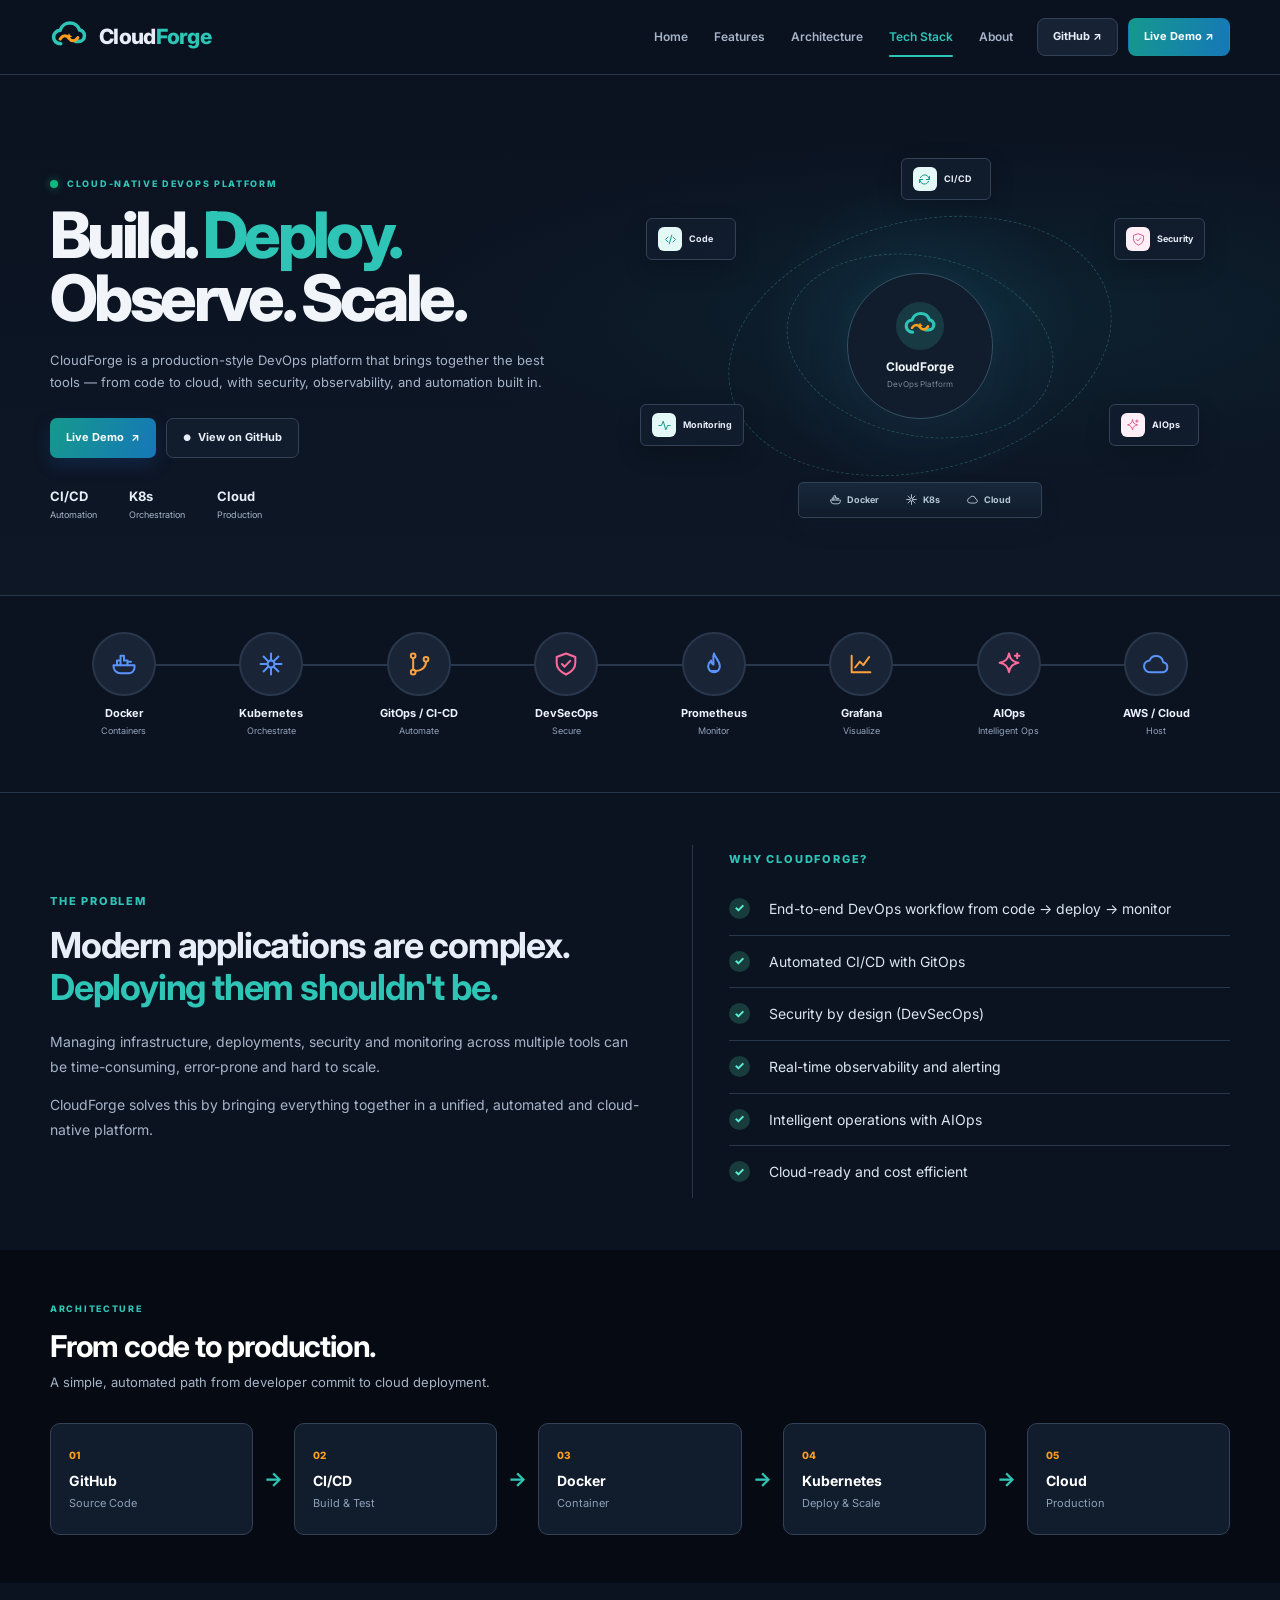
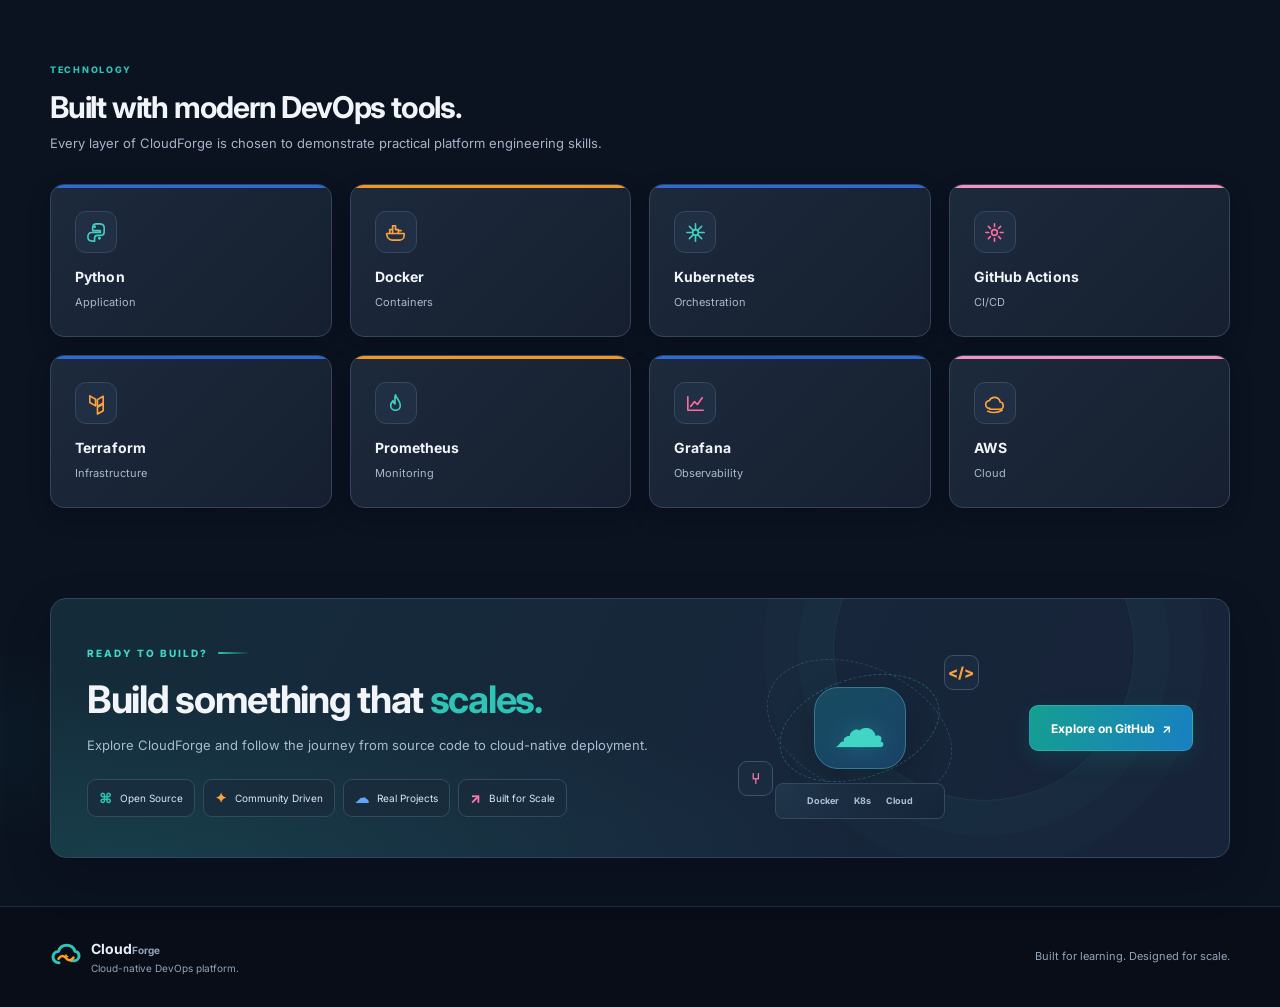
==== commit a58848b7: "feat: add responsive mobile navigation" ====
--- a/app/web/index.html
+++ b/app/web/index.html
@@ -19,7 +19,14 @@
         <span>Cloud<span>Forge</span></span>
       </a>
 
-      <nav aria-label="Primary navigation">
+      <button class="mobile-menu-toggle" type="button"
+              aria-label="Open navigation menu"
+              aria-expanded="false"
+              aria-controls="primary-navigation">
+        <span></span><span></span><span></span>
+      </button>
+
+      <nav id="primary-navigation" aria-label="Primary navigation">
         <a class="active" href="#">Home</a>
         <a href="#features">Features</a>
         <a href="#architecture">Architecture</a>
@@ -30,7 +37,6 @@
       <div class="nav-actions">
         <a href="https://github.com/viditbruhh/CloudForge" class="github-btn" target="_blank" rel="noreferrer">GitHub ↗</a>
         <a href="demo.html" class="nav-demo-btn">Live Demo ↗</a>
-        <button id="theme-toggle" class="theme-toggle" aria-label="Toggle dark mode" title="Toggle dark mode">🌙</button>
       </div>
     </div>
   </header>
@@ -39,7 +45,7 @@
     <section class="hero">
       <div class="container hero-grid">
         <div class="hero-copy">
-          <span class="eyebrow">CLOUD-NATIVE DEVOPS PLATFORM</span>
+          <span class="eyebrow hero-eyebrow"><span class="status-light" aria-hidden="true"></span> CLOUD-NATIVE DEVOPS PLATFORM</span>
           <h1>Build. <span>Deploy.</span><br>Observe. Scale.</h1>
           <p>CloudForge is a production-style DevOps platform that brings together the best tools — from code to cloud, with security, observability, and automation built in.</p>
           <div class="hero-actions">
@@ -57,74 +63,63 @@
           <div class="diagram-glow"></div>
           <div class="orbit orbit-one"></div>
           <div class="orbit orbit-two"></div>
-          <div class="diagram-node node-code"><span class="node-icon mint">
-      <svg viewBox="0 0 24 24" width="22" height="22" fill="currentColor" aria-hidden="true">
-        <path d="M12 .5a11.5 11.5 0 0 0-3.63 22.41c.58.11.79-.25.79-.56v-2.16c-3.2.7-3.87-1.54-3.87-1.54-.53-1.36-1.3-1.72-1.3-1.72-1.04-.71.08-.7.08-.7 1.15.08 1.75 1.18 1.75 1.18 1.02 1.74 2.67 1.24 3.32.95.1-.74.4-1.24.72-1.53-2.55-.29-5.23-1.28-5.23-5.69 0-1.26.45-2.29 1.18-3.1-.12-.29-.51-1.47.11-3.06 0 0 .96-.31 3.15 1.18a10.9 10.9 0 0 1 5.73 0c2.19-1.49 3.15-1.18 3.15-1.18.62 1.59.23 2.77.11 3.06.73.81 1.18 1.84 1.18 3.1 0 4.42-2.69 5.39-5.25 5.68.41.35.77 1.04.77 2.1v3.11c0 .31.21.68.8.56A11.5 11.5 0 0 0 12 .5Z"/>
-      </svg>
-    </span><b>Code</b></div>
-          <div class="diagram-node node-cicd"><span class="node-icon mint">
-      <svg viewBox="0 0 24 24" width="21" height="21" fill="none" stroke="currentColor" stroke-width="2">
-        <path d="M4 12a8 8 0 0 1 13.7-5.7L20 8.5"/>
-        <path d="M20 4v4.5h-4.5"/>
-        <path d="M20 12a8 8 0 0 1-13.7 5.7L4 15.5"/>
-        <path d="M4 20v-4.5h4.5"/>
-      </svg>
-    </span><b>CI/CD</b></div>
-          <div class="diagram-node node-security"><span class="node-icon pink">
-      <svg viewBox="0 0 24 24" width="21" height="21" fill="none" stroke="currentColor" stroke-width="2">
-        <path d="M12 3 19 6v5c0 4.8-3 8.5-7 10-4-1.5-7-5.2-7-10V6l7-3Z"/>
-        <path d="m8.5 12 2.2 2.2 4.8-5"/>
-      </svg>
-    </span><b>Security</b></div>
-          <div class="diagram-node node-monitor"><span class="node-icon mint">
-      <svg viewBox="0 0 24 24" width="21" height="21" fill="none" stroke="currentColor" stroke-width="2">
-        <path d="M4 15c2.5-5 5.5-5 8 0s5.5 5 8 0"/>
-        <path d="M4 9c2.5-5 5.5-5 8 0s5.5 5 8 0"/>
-      </svg>
-    </span><b>Monitoring</b></div>
-          <div class="diagram-node node-ai"><span class="node-icon pink">
-      <svg viewBox="0 0 24 24" width="21" height="21" fill="none" stroke="currentColor" stroke-width="1.8">
-        <path d="M12 3c.7 4.3 2.7 6.3 7 7-4.3.7-6.3 2.7-7 7-.7-4.3-2.7-6.3-7-7 4.3-.7 6.3-2.7 7-7Z"/>
-        <path d="M19 3v4M17 5h4M5 17v4M3 19h4"/>
-      </svg>
-    </span><b>AIOps</b></div>
+          <div class="diagram-node node-code"><span class="node-icon mint"><svg viewBox="0 0 24 24" aria-hidden="true" focusable="false"><path d="m8 8-4 4 4 4"/><path d="m16 8 4 4-4 4"/><path d="m14 5-4 14"/></svg></span><b>Code</b></div>
+          <div class="diagram-node node-cicd"><span class="node-icon mint"><svg viewBox="0 0 24 24" aria-hidden="true" focusable="false"><path d="M20 7v5h-5"/><path d="M4 17v-5h5"/><path d="M5.6 9a7 7 0 0 1 11.8-2L20 12"/><path d="M4 12l2.6 5a7 7 0 0 0 11.8-2"/></svg></span><b>CI/CD</b></div>
+          <div class="diagram-node node-security"><span class="node-icon pink"><svg viewBox="0 0 24 24" aria-hidden="true" focusable="false"><path d="M12 3 20 6v5c0 5-3.4 8-8 10-4.6-2-8-5-8-10V6z"/><path d="m8.5 12 2.3 2.3 4.8-5"/></svg></span><b>Security</b></div>
+          <div class="diagram-node node-monitor"><span class="node-icon mint"><svg viewBox="0 0 24 24" aria-hidden="true" focusable="false"><path d="M3 12h4l3-7 4 14 3-7h4"/></svg></span><b>Monitoring</b></div>
+          <div class="diagram-node node-ai"><span class="node-icon pink"><svg viewBox="0 0 24 24" aria-hidden="true" focusable="false"><path d="M12 3c1 5 3 7 8 8-5 1-7 3-8 8-1-5-3-7-8-8 5-1 7-3 8-8z"/><path d="M19 3v4M17 5h4"/></svg></span><b>AIOps</b></div>
           <div class="platform-core">
             <div class="core-logo"><img src="logo.svg" alt=""></div>
             <strong>CloudForge</strong>
             <span>DevOps Platform</span>
           </div>
-          <div class="platform-base"><span>Docker</span><span>K8s</span><span>Cloud</span></div>
+          <div class="platform-base">
+  <span><svg viewBox="0 0 24 24" aria-hidden="true"><path d="M3 13h18v2a5 5 0 0 1-5 5H9a6 6 0 0 1-6-6z"/><path d="M6 13V9h3v4M9 9V5h3v4M12 9h3v4M15 10h3"/></svg>Docker</span>
+  <span><svg viewBox="0 0 24 24" aria-hidden="true"><circle cx="12" cy="12" r="3"/><path d="M12 3v6M12 15v6M3 12h6M15 12h6M5.6 5.6l4.3 4.3M14.1 14.1l4.3 4.3M18.4 5.6l-4.3 4.3M9.9 14.1l-4.3 4.3"/></svg>K8s</span>
+  <span><svg viewBox="0 0 24 24" aria-hidden="true"><path d="M7 18.5a4.5 4.5 0 0 1-.6-8.9 6 6 0 0 1 11.5 1.4 3.8 3.8 0 0 1-.4 7.5z"/></svg>Cloud</span>
+</div>
         </div>
       </div>
     </section>
 
     <section class="capability-strip" id="features">
-      <div class="container capability-grid">
-        <div class="capability"><span class="cap-icon docker"><img src="https://cdn.simpleicons.org/docker/2496ED" alt="Docker"></span><strong>Docker</strong><small>Containers</small></div>
-        <div class="capability"><span class="cap-icon k8s"><img src="https://cdn.simpleicons.org/kubernetes/326CE5" alt="Kubernetes"></span><strong>Kubernetes</strong><small>Orchestrate</small></div>
-        <div class="capability"><span class="cap-icon gitops"><img src="https://cdn.simpleicons.org/githubactions/2088FF" alt="GitHub Actions"></span><strong>GitOps / CI-CD</strong><small>Automate</small></div>
-        <div class="capability"><span class="cap-icon security"><img src="https://cdn.simpleicons.org/owasp/000000" alt="OWASP"></span><strong>DevSecOps</strong><small>Secure</small></div>
-        <div class="capability"><span class="cap-icon prometheus"><img src="https://cdn.simpleicons.org/prometheus/E6522C" alt="Prometheus"></span><strong>Prometheus</strong><small>Monitor</small></div>
-        <div class="capability"><span class="cap-icon grafana"><img src="https://cdn.simpleicons.org/grafana/F46800" alt="Grafana"></span><strong>Grafana</strong><small>Visualize</small></div>
-        <div class="capability"><span class="cap-icon aiops">
-      <svg viewBox="0 0 24 24" width="27" height="27" fill="none" stroke="currentColor" stroke-width="1.8">
-        <path d="M9 4.5C6.8 3.8 4.5 5.4 4.5 7.8c-2.2.4-3.5 2.2-3 4.2.3 1.5 1.6 2.5 3.1 2.7"/>
-        <path d="M15 4.5c2.2-.7 4.5.9 4.5 3.3 2.2.4 3.5 2.2 3 4.2-.3 1.5-1.6 2.5-3.1 2.7"/>
-        <path d="M9 4.5c-.7 1.4-.7 3 0 4.3M15 4.5c.7 1.4.7 3 0 4.3"/>
-        <path d="M9 8.8c-1.7.2-2.8 1.6-2.6 3.2.2 1.3 1.2 2.2 2.5 2.4M15 8.8c1.7.2 2.8 1.6 2.6 3.2-.2 1.3-1.2 2.2-2.5 2.4"/>
-        <path d="M9 14.4c.3 2 1.4 3.4 3 3.4s2.7-1.4 3-3.4"/>
-        <circle cx="9" cy="11" r=".7" fill="currentColor"/>
-        <circle cx="15" cy="11" r=".7" fill="currentColor"/>
-      </svg>
-    </span><strong>AIOps</strong><small>Intelligent Ops</small></div>
-        <div class="capability"><span class="cap-icon cloud">
-      <svg viewBox="0 0 24 24" width="27" height="27" fill="none">
-        <path d="M7.2 18.2h10.4c2.2 0 3.9-1.6 3.9-3.7 0-2-1.5-3.5-3.4-3.7C17.4 7.7 15 6 12.2 6c-2.6 0-4.8 1.5-5.7 3.8C4.1 9.9 2.5 11.5 2.5 13.7c0 2.5 2 4.5 4.7 4.5Z" stroke="#FF9900" stroke-width="1.8"/>
-        <path d="M8 19.8h8" stroke="#FF9900" stroke-width="1.8" stroke-linecap="round"/>
-      </svg>
-    </span><strong>AWS / Cloud</strong><small>Host</small></div>
-      </div>
-    </section>
+  <div class="container">
+    <div class="capability-grid">
+      <div class="capability docker">
+        <span class="cap-node"><svg viewBox="0 0 24 24" aria-hidden="true" focusable="false"><path d="M3 13h18v2a5 5 0 0 1-5 5H9a6 6 0 0 1-6-6z"/><path d="M6 13V9h3v4M9 9V5h3v4M12 9h3v4M15 10h3"/></svg></span>
+        <strong>Docker</strong><small>Containers</small>
+      </div>
+      <div class="capability k8s">
+        <span class="cap-node"><svg viewBox="0 0 24 24" aria-hidden="true" focusable="false"><circle cx="12" cy="12" r="3"/><path d="M12 3v6M12 15v6M3 12h6M15 12h6M5.6 5.6l4.3 4.3M14.1 14.1l4.3 4.3M18.4 5.6l-4.3 4.3M9.9 14.1l-4.3 4.3"/></svg></span>
+        <strong>Kubernetes</strong><small>Orchestrate</small>
+      </div>
+      <div class="capability gitops">
+        <span class="cap-node"><svg viewBox="0 0 24 24" aria-hidden="true" focusable="false"><circle cx="7" cy="5" r="2"/><circle cx="7" cy="19" r="2"/><circle cx="18" cy="8" r="2"/><path d="M7 7v10M9 18c5 0 9-3 9-8"/></svg></span>
+        <strong>GitOps / CI-CD</strong><small>Automate</small>
+      </div>
+      <div class="capability security">
+        <span class="cap-node"><svg viewBox="0 0 24 24" aria-hidden="true" focusable="false"><path d="M12 3 20 6v5c0 5-3.4 8-8 10-4.6-2-8-5-8-10V6z"/><path d="m8.5 12 2.3 2.3 4.8-5"/></svg></span>
+        <strong>DevSecOps</strong><small>Secure</small>
+      </div>
+      <div class="capability prometheus">
+        <span class="cap-node"><svg viewBox="0 0 24 24" aria-hidden="true" focusable="false"><path d="M12 3c1 4 5 6 5 11a5 5 0 0 1-10 0c0-2 1-3.5 2.5-5 .1 2 1 3 2 3.5C12 9 10.5 6.5 12 3z"/><path d="M9 18h6"/></svg></span>
+        <strong>Prometheus</strong><small>Monitor</small>
+      </div>
+      <div class="capability grafana">
+        <span class="cap-node"><svg viewBox="0 0 24 24" aria-hidden="true" focusable="false"><path d="M4 19V5M4 19h16"/><path d="m7 15 4-5 3 3 5-7"/></svg></span>
+        <strong>Grafana</strong><small>Visualize</small>
+      </div>
+      <div class="capability aiops">
+        <span class="cap-node"><svg viewBox="0 0 24 24" aria-hidden="true" focusable="false"><path d="M12 3c1 5 3 7 8 8-5 1-7 3-8 8-1-5-3-7-8-8 5-1 7-3 8-8z"/><path d="M19 3v4M17 5h4"/></svg></span>
+        <strong>AIOps</strong><small>Intelligent Ops</small>
+      </div>
+      <div class="capability cloud">
+        <span class="cap-node"><svg viewBox="0 0 24 24" aria-hidden="true" focusable="false"><path d="M7 19a5 5 0 0 1-.5-10 6 6 0 0 1 11.6 1.5A4.3 4.3 0 0 1 18 19z"/></svg></span>
+        <strong>AWS / Cloud</strong><small>Host</small>
+      </div>
+    </div>
+  </div>
+</section>
 
     <section class="problem-section" id="about">
       <div class="container problem-grid">
@@ -156,88 +151,15 @@
           <p>A simple, automated path from developer commit to cloud deployment.</p>
         </div>
         <div class="architecture-flow">
-
-          <div class="architecture-node">
-            <span class="arch-number">01</span>
-            <span class="arch-icon github-arch">
-              <svg viewBox="0 0 24 24" aria-hidden="true">
-                <path fill="currentColor" d="M12 .7A11.3 11.3 0 0 0 8.4 22.6c.57.1.78-.25.78-.55v-2.1c-3.18.69-3.85-1.34-3.85-1.34-.52-1.32-1.27-1.67-1.27-1.67-1.04-.71.08-.7.08-.7 1.15.08 1.76 1.18 1.76 1.18 1.02 1.75 2.67 1.25 3.32.96.1-.74.4-1.25.72-1.54-2.54-.29-5.21-1.27-5.21-5.66 0-1.25.45-2.27 1.18-3.07-.12-.29-.51-1.45.11-3.02 0 0 .96-.31 3.12 1.17A10.8 10.8 0 0 1 12 5.9c.97 0 1.94.13 2.84.38 2.16-1.48 3.12-1.17 3.12-1.17.62 1.57.23 2.73.11 3.02.73.8 1.18 1.82 1.18 3.07 0 4.4-2.67 5.36-5.22 5.65.41.36.77 1.06.77 2.14v3.17c0 .3.21.66.79.55A11.3 11.3 0 0 0 12 .7Z"/>
-              </svg>
-            </span>
-            <strong>GitHub</strong>
-            <small>Source Code</small>
-          </div>
-
-          <div class="flow-arrow">→</div>
-
-          <div class="architecture-node">
-            <span class="arch-number">02</span>
-            <span class="arch-icon cicd-arch">
-              <svg viewBox="0 0 24 24" aria-hidden="true">
-                <path d="M7 5h9l-2.5-2.5M16 5l-2.5 2.5M17 19H8l2.5 2.5M8 19l2.5-2.5" fill="none" stroke="currentColor" stroke-width="2" stroke-linecap="round" stroke-linejoin="round"/>
-                <path d="M5 7.5A7 7 0 0 0 7 19M19 16.5A7 7 0 0 0 17 5" fill="none" stroke="currentColor" stroke-width="2" stroke-linecap="round"/>
-              </svg>
-            </span>
-            <strong>CI/CD</strong>
-            <small>Build &amp; Test</small>
-          </div>
-
-          <div class="flow-arrow">→</div>
-
-          <div class="architecture-node">
-            <span class="arch-number">03</span>
-            <span class="arch-icon docker-arch">
-              <svg viewBox="0 0 24 24" aria-hidden="true">
-                <path d="M3 13h18M5 10h3V7H5v3Zm4 0h3V7H9v3Zm4 0h3V7h-3v3Zm-8-4h3V3H5v3Zm4 0h3V3H9v3Z" fill="currentColor"/>
-                <path d="M3 14c1 4 4 6 8 6 4.7 0 7.6-2.2 9-6.2-1.7.4-3.2.2-4.5-.4-1.3.6-2.8.8-4.5.6-2.3.9-5 .7-8-.0Z" fill="currentColor"/>
-              </svg>
-            </span>
-            <strong>Docker</strong>
-            <small>Containerize</small>
-          </div>
-
-          <div class="flow-arrow">→</div>
-
-          <div class="architecture-node">
-            <span class="arch-number">04</span>
-            <span class="arch-icon k8s-arch">
-              <svg viewBox="0 0 24 24" aria-hidden="true">
-                <path d="M12 2.5 19.8 7v10L12 21.5 4.2 17V7L12 2.5Z" fill="none" stroke="currentColor" stroke-width="1.8"/>
-                <circle cx="12" cy="12" r="2.5" fill="currentColor"/>
-                <path d="m12 4.8 1.1 4.5M18.2 8.4l-4.2 2.2M18.2 15.6 14 13.4M12 19.2l-1.1-4.5M5.8 15.6l4.2-2.2M5.8 8.4l4.2 2.2" stroke="currentColor" stroke-width="1.5" stroke-linecap="round"/>
-              </svg>
-            </span>
-            <strong>Kubernetes</strong>
-            <small>Orchestrate</small>
-          </div>
-
-          <div class="flow-arrow">→</div>
-
-          <div class="architecture-node">
-            <span class="arch-number">05</span>
-            <span class="arch-icon deploy-arch">
-              <svg viewBox="0 0 24 24" aria-hidden="true">
-                <path d="M12 20V5M7 10l5-5 5 5" fill="none" stroke="currentColor" stroke-width="2" stroke-linecap="round" stroke-linejoin="round"/>
-                <path d="M5 20h14" fill="none" stroke="currentColor" stroke-width="2" stroke-linecap="round"/>
-              </svg>
-            </span>
-            <strong>Deploy</strong>
-            <small>Release</small>
-          </div>
-
-          <div class="flow-arrow">→</div>
-
-          <div class="architecture-node">
-            <span class="arch-number">06</span>
-            <span class="arch-icon observe-arch">
-              <svg viewBox="0 0 24 24" aria-hidden="true">
-                <path d="M3 16h4l2.5-7 4 11L16 13h5" fill="none" stroke="currentColor" stroke-width="2" stroke-linecap="round" stroke-linejoin="round"/>
-              </svg>
-            </span>
-            <strong>Observe</strong>
-            <small>Metrics &amp; Alerts</small>
-          </div>
-
+          <div class="architecture-node"><span>01</span><strong>GitHub</strong><small>Source Code</small></div>
+          <div class="flow-arrow">→</div>
+          <div class="architecture-node"><span>02</span><strong>CI/CD</strong><small>Build &amp; Test</small></div>
+          <div class="flow-arrow">→</div>
+          <div class="architecture-node"><span>03</span><strong>Docker</strong><small>Container</small></div>
+          <div class="flow-arrow">→</div>
+          <div class="architecture-node"><span>04</span><strong>Kubernetes</strong><small>Deploy &amp; Scale</small></div>
+          <div class="flow-arrow">→</div>
+          <div class="architecture-node"><span>05</span><strong>Cloud</strong><small>Production</small></div>
         </div>
       </div>
     </section>
@@ -250,57 +172,55 @@
           <p>Every layer of CloudForge is chosen to demonstrate practical platform engineering skills.</p>
         </div>
         <div class="stack-grid">
-          <div class="stack-card"><span class="stack-icon">
-  <img src="https://cdn.simpleicons.org/python/3776AB" alt="Python">
-</span><strong>Python</strong><small>Application</small></div>
-          <div class="stack-card"><span class="stack-icon">
-  <img src="https://cdn.simpleicons.org/docker/2496ED" alt="Docker">
-</span><strong>Docker</strong><small>Containers</small></div>
-          <div class="stack-card"><span class="stack-icon">
-  <img src="https://cdn.simpleicons.org/kubernetes/326CE5" alt="Kubernetes">
-</span><strong>Kubernetes</strong><small>Orchestration</small></div>
-          <div class="stack-card"><span class="stack-icon">
-  <img src="https://cdn.simpleicons.org/githubactions/2088FF" alt="GitHub Actions">
-</span><strong>GitHub Actions</strong><small>CI/CD</small></div>
-          <div class="stack-card"><span class="stack-icon">
-  <img src="https://cdn.simpleicons.org/terraform/844FBA" alt="Terraform">
-</span><strong>Terraform</strong><small>Infrastructure</small></div>
-          <div class="stack-card"><span class="stack-icon">
-  <img src="https://cdn.simpleicons.org/prometheus/E6522C" alt="Prometheus">
-</span><strong>Prometheus</strong><small>Monitoring</small></div>
-          <div class="stack-card"><span class="stack-icon">
-  <img src="https://cdn.simpleicons.org/grafana/F46800" alt="Grafana">
-</span><strong>Grafana</strong><small>Observability</small></div>
-          <div class="stack-card">
-  <span class="stack-icon">
-    <svg viewBox="0 0 48 48" width="28" height="28" aria-label="GitOps" role="img">
-      <circle cx="12" cy="12" r="5" fill="none" stroke="#FF9F1C" stroke-width="3"/>
-      <circle cx="36" cy="12" r="5" fill="none" stroke="#FF9F1C" stroke-width="3"/>
-      <circle cx="24" cy="36" r="5" fill="none" stroke="#FF9F1C" stroke-width="3"/>
-      <path d="M17 12h14M14.5 16.5L21 31M33.5 16.5L27 31" fill="none" stroke="#FF9F1C" stroke-width="3" stroke-linecap="round"/>
-    </svg>
-  </span>
-  <strong>GitOps</strong>
-  <small>Continuous Delivery</small>
-</div>
+          <div class="stack-card"><span class="stack-icon" aria-hidden="true"><svg viewBox="0 0 24 24" focusable="false"><path d="M12 3c-4 0-4 2-4 4v3h8v2H7c-3 0-4 2-4 5s2 4 5 4h2v-3c0-2 1-3 3-3h4c2 0 3-2 3-4V7c0-3-2-4-5-4z"/><circle cx="10" cy="6" r=".7" fill="currentColor"/><circle cx="15" cy="18" r=".7" fill="currentColor"/></svg></span><strong>Python</strong><small>Application</small></div>
+          <div class="stack-card"><span class="stack-icon" aria-hidden="true"><svg viewBox="0 0 24 24" focusable="false"><path d="M3 13h18v2a5 5 0 0 1-5 5H9a6 6 0 0 1-6-6z"/><path d="M6 13V9h3v4M9 9V5h3v4M12 9h3v4M15 10h3"/></svg></span><strong>Docker</strong><small>Containers</small></div>
+          <div class="stack-card"><span class="stack-icon" aria-hidden="true"><svg viewBox="0 0 24 24" focusable="false"><circle cx="12" cy="12" r="3"/><path d="M12 3v6M12 15v6M3 12h6M15 12h6M5.6 5.6l4.3 4.3M14.1 14.1l4.3 4.3M18.4 5.6l-4.3 4.3M9.9 14.1l-4.3 4.3"/></svg></span><strong>Kubernetes</strong><small>Orchestration</small></div>
+          <div class="stack-card"><span class="stack-icon" aria-hidden="true"><svg viewBox="0 0 24 24" focusable="false"><circle cx="12" cy="12" r="3"/><path d="M12 3v3M12 18v3M3 12h3M18 12h3M5.6 5.6l2.1 2.1M16.3 16.3l2.1 2.1M18.4 5.6l-2.1 2.1M7.7 16.3l-2.1 2.1"/></svg></span><strong>GitHub Actions</strong><small>CI/CD</small></div>
+          <div class="stack-card"><span class="stack-icon" aria-hidden="true"><svg viewBox="0 0 24 24" focusable="false"><path d="m5 4 6 3.5v7L5 11zM13 8l6-3.5v7L13 15zM13 16l6-3.5v7L13 23z"/></svg></span><strong>Terraform</strong><small>Infrastructure</small></div>
+          <div class="stack-card"><span class="stack-icon" aria-hidden="true"><svg viewBox="0 0 24 24" focusable="false"><path d="M12 3c1 4 5 6 5 11a5 5 0 0 1-10 0c0-2 1-3.5 2.5-5 .1 2 1 3 2 3.5C12 9 10.5 6.5 12 3z"/></svg></span><strong>Prometheus</strong><small>Monitoring</small></div>
+          <div class="stack-card"><span class="stack-icon" aria-hidden="true"><svg viewBox="0 0 24 24" focusable="false"><path d="M4 19V5M4 19h16"/><path d="m7 15 4-5 3 3 5-7"/></svg></span><strong>Grafana</strong><small>Observability</small></div>
+          <div class="stack-card"><span class="stack-icon" aria-hidden="true"><svg viewBox="0 0 24 24" focusable="false"><path d="M7 17a4 4 0 0 1-.4-8 6 6 0 0 1 11.3 1.5A3.8 3.8 0 0 1 18 18H7z"/><path d="M5 20c5 2 10 2 15-1"/></svg></span><strong>AWS</strong><small>Cloud</small></div>
         </div>
       </div>
     </section>
 
     <section class="cta-section">
       <div class="container cta-card">
-        <div><span class="eyebrow">READY TO BUILD?</span><h2>Build something that scales.</h2><p>Explore CloudForge and follow the journey from source code to cloud-native deployment.</p></div>
-        <a href="https://github.com/viditbruhh/CloudForge" class="primary-btn" target="_blank" rel="noreferrer">Explore on GitHub <span>↗</span></a>
+        <div class="cta-copy">
+          <span class="eyebrow">READY TO BUILD?</span>
+          <h2>Build something that <span>scales.</span></h2>
+          <p>Explore CloudForge and follow the journey from source code to cloud-native deployment.</p>
+
+          <div class="cta-highlights">
+            <span><b class="cta-highlight-icon mint">⌘</b> Open Source</span>
+            <span><b class="cta-highlight-icon orange">✦</b> Community Driven</span>
+            <span><b class="cta-highlight-icon blue">☁</b> Real Projects</span>
+            <span><b class="cta-highlight-icon pink">↗</b> Built for Scale</span>
+          </div>
+        </div>
+
+        <div class="cta-visual" aria-hidden="true">
+          <div class="cta-orbit cta-orbit-one"></div>
+          <div class="cta-orbit cta-orbit-two"></div>
+          <div class="cta-cloud">☁</div>
+          <div class="cta-float cta-float-code">&lt;/&gt;</div>
+          <div class="cta-float cta-float-git">⑂</div>
+          <div class="cta-platform">
+            <span>Docker</span><span>K8s</span><span>Cloud</span>
+          </div>
+        </div>
+
+        <a href="https://github.com/viditbruhh/CloudForge" class="primary-btn cta-github-btn" target="_blank" rel="noreferrer">Explore on GitHub <span>↗</span></a>
       </div>
     </section>
   </main>
 
   <footer>
     <div class="container footer-content">
-      <div class="footer-brand"><img src="logo.svg" alt=""><div><strong>CloudForge</strong><span>Cloud-native DevOps platform.</span></div></div>
+      <div class="footer-brand"><img src="logo.svg" alt=""><div><strong>Cloud<span>Forge</span></strong><span>Cloud-native DevOps platform.</span></div></div>
       <p>Built for learning. Designed for scale.</p>
     </div>
   </footer>
-  <script src="script.js"></script>
+  <script src="script.js" defer></script>
 </body>
 </html>
--- a/app/web/style.css
+++ b/app/web/style.css
@@ -24,29 +24,29 @@
 .navbar { position: sticky; top: 0; z-index: 20; background: rgba(255,255,255,.96); border-bottom: 1px solid #E8EDF2; backdrop-filter: blur(12px); }
 .nav-content { min-height: 76px; display: flex; align-items: center; justify-content: space-between; gap: 28px; }
 .logo { display: flex; align-items: center; gap: 10px; font-size: 20px; font-weight: 800; letter-spacing: -.6px; }
-.logo > span span { color: #2EC4B6; }
+.logo > span span { color: var(--mint); }
 .logo-icon { width: 36px; height: 36px; display: block; object-fit: contain; }
 nav { display: flex; align-items: center; gap: 28px; margin-left: auto; }
 nav a { position: relative; font-size: 12px; font-weight: 600; color: #5B6475; padding: 28px 0; }
-nav a:hover, nav a.active { color: #2EC4B6; }
-nav a.active::after { content: ''; position: absolute; left: 0; right: 0; bottom: 18px; height: 2px; border-radius: 2px; background: #2EC4B6; }
+nav a:hover, nav a.active { color: #2F6DE0; }
+nav a.active::after { content: ''; position: absolute; left: 0; right: 0; bottom: 18px; height: 2px; border-radius: 2px; background: #2F6DE0; }
 .nav-actions { display: flex; gap: 9px; align-items: center; }
 .github-btn, .nav-demo-btn { padding: 9px 15px; border-radius: 7px; font-size: 11px; font-weight: 700; }
 .github-btn { border: 1px solid #CBD5E1; background: #fff; }
-.nav-demo-btn { background: #2EC4B6; color: #fff; }
+.nav-demo-btn { background: #2F6DE0; color: #fff; }
 
 .hero { background: linear-gradient(180deg, #fff 0%, #F9FCFE 100%); padding: 56px 0 34px; overflow: hidden; }
 .hero-grid { display: grid; grid-template-columns: .92fr 1.08fr; align-items: center; gap: 30px; min-height: 430px; }
 .eyebrow { display: inline-block; font-size: 9px; line-height: 1; letter-spacing: 1.7px; font-weight: 800; color: var(--mint); margin-bottom: 16px; }
 .hero h1 { font-size: clamp(46px, 5vw, 70px); line-height: .98; letter-spacing: -3.6px; font-weight: 800; color: var(--slate); margin-bottom: 19px; }
-.hero h1 span { color: #2EC4B6; }
+.hero h1 span { color: #2F6DE0; }
 .hero-copy > p { max-width: 500px; color: var(--muted); font-size: 13px; line-height: 1.75; margin-bottom: 24px; }
 .hero-actions { display: flex; gap: 10px; margin-bottom: 28px; }
 .primary-btn, .secondary-btn { display: inline-flex; align-items: center; justify-content: center; gap: 7px; min-height: 40px; padding: 0 16px; border-radius: 7px; font-size: 11px; font-weight: 700; transition: .2s ease; }
-.primary-btn { background: #2EC4B6; color: #fff; box-shadow: 0 7px 18px rgba(46,196,182,.18); }
-.primary-btn:hover { transform: translateY(-1px); box-shadow: 0 10px 22px rgba(46,196,182,.25); }
+.primary-btn { background: #2F6DE0; color: #fff; box-shadow: 0 7px 18px rgba(47,109,224,.18); }
+.primary-btn:hover { transform: translateY(-1px); box-shadow: 0 10px 22px rgba(47,109,224,.25); }
 .secondary-btn { background: #fff; border: 1px solid #CBD5E1; }
-.secondary-btn:hover { border-color: #2EC4B6; color: #2EC4B6; }
+.secondary-btn:hover { border-color: #2F6DE0; color: #2F6DE0; }
 .github-mark { font-size: 9px; }
 .hero-proof { display: flex; gap: 32px; }
 .hero-proof div { display: flex; flex-direction: column; gap: 1px; }
@@ -55,7 +55,7 @@
 
 .hero-diagram { position: relative; min-height: 400px; }
 .diagram-glow { position: absolute; width: 310px; height: 310px; left: 50%; top: 48%; transform: translate(-50%,-50%); background: radial-gradient(circle, rgba(235,245,251,.95) 0%, rgba(235,245,251,.55) 38%, rgba(255,255,255,0) 72%); }
-.orbit { position: absolute; left: 50%; top: 50%; transform: translate(-50%,-50%); border: 1px dashed rgba(46,196,182,.40); border-radius: 50%; }
+.orbit { position: absolute; left: 50%; top: 50%; transform: translate(-50%,-50%); border: 1px dashed #D4E2EE; border-radius: 50%; }
 .orbit-one { width: 270px; height: 180px; transform: translate(-50%,-50%) rotate(12deg); }
 .orbit-two { width: 390px; height: 250px; transform: translate(-50%,-50%) rotate(-14deg); }
 .diagram-node { position: absolute; z-index: 3; min-width: 90px; padding: 8px 11px; display: flex; align-items: center; gap: 7px; background: rgba(255,255,255,.98); border: 1px solid #D7E2EC; border-radius: 6px; box-shadow: 0 8px 20px rgba(43,45,66,.06); font-size: 9px; }
@@ -74,48 +74,48 @@
 .platform-core span { font-size: 8px; color: #7A8698; margin-top: 2px; }
 .platform-base { position: absolute; z-index: 2; left: 50%; bottom: 7%; transform: translateX(-50%); display: flex; gap: 26px; padding: 10px 30px; background: linear-gradient(180deg,#F4F8FB,#E4EDF4); border: 1px solid #D5E0E9; border-radius: 5px; box-shadow: 0 12px 25px rgba(43,45,66,.08); color: #64748B; font-size: 9px; font-weight: 700; }
 
-.capability-strip { background: #F4F9FC; border-top: 1px solid #E5EEF5; border-bottom: 1px solid #E5EEF5; }
+.capability-strip { background: #EBF5FB; border-top: 1px solid #D5E5EF; border-bottom: 1px solid #D5E5EF; }
 .capability-grid { display: grid; grid-template-columns: repeat(8, 1fr); }
-.capability { min-height: 92px; display: flex; flex-direction: column; align-items: center; justify-content: center; gap: 2px; border-right: 1px solid #E2EAF1; text-align: center; }
-.capability:first-child { border-left: 1px solid #E2EAF1; }
+.capability { min-height: 92px; display: flex; flex-direction: column; align-items: center; justify-content: center; gap: 4px; border-right: 1px solid #D5E2EC; text-align: center; }
+.capability:first-child { border-left: 1px solid #D5E2EC; }
 .cap-icon { width: 27px; height: 27px; display: grid; place-items: center; font-size: 17px; font-weight: 800; margin-bottom: 2px; }
-.docker, .k8s, .prometheus, .cloud { color: #2EC4B6; }
+.docker, .k8s, .prometheus, .cloud { color: #2F6DE0; }
 .gitops, .grafana { color: var(--orange); }
 .security, .aiops { color: #E35B96; }
 .capability strong { font-size: 9px; }
-.capability small { font-size: 7px; color: #94A3B8; }
-
-.problem-section { padding: 56px 0; background: #fff; }
+.capability small { font-size: 8px; color: #64748B; }
+
+.problem-section { padding: 42px 0; background: #fff; }
 .problem-grid { display: grid; grid-template-columns: 1fr 1fr; gap: 58px; align-items: center; }
 .problem-copy h2 { font-size: 28px; line-height: 1.18; letter-spacing: -1.3px; margin-bottom: 14px; }
-.problem-copy h2 span { color: #2EC4B6; }
+.problem-copy h2 span { color: #2F6DE0; }
 .problem-copy p { max-width: 520px; color: var(--muted); font-size: 11px; line-height: 1.75; margin-bottom: 8px; }
 .why-card { border-left: 1px solid #DCE5ED; padding-left: 36px; }
 .why-card ul { list-style: none; display: grid; gap: 11px; }
 .why-card li { display: flex; align-items: flex-start; gap: 9px; color: #526176; font-size: 10px; }
 .why-card li span { flex: 0 0 auto; width: 16px; height: 16px; display: grid; place-items: center; border-radius: 50%; background: #DDF6F2; color: #15998D; font-size: 9px; font-weight: 800; }
 
-.architecture-section { padding: 62px 0 70px; background: var(--dark); color: #fff; }
+.architecture-section { padding: 44px 0 48px; background: var(--dark); color: #fff; }
 .dark-heading h2 { color: #fff; }
 .dark-heading p { color: #9AA9BE; }
 .section-heading { margin-bottom: 30px; }
 .section-heading h2 { font-size: 30px; line-height: 1.15; letter-spacing: -1.2px; margin-bottom: 8px; }
-.section-heading p { color: var(--muted); font-size: 11px; }
+.section-heading p { color: var(--muted); font-size: 13px; line-height: 1.65; }
 .architecture-flow { display: flex; align-items: center; justify-content: space-between; gap: 11px; }
 .architecture-node { flex: 1; min-height: 112px; padding: 18px; display: flex; flex-direction: column; justify-content: center; background: var(--dark-card); border: 1px solid #344258; border-radius: 10px; }
-.architecture-node span { color: var(--orange); font-size: 9px; font-weight: 800; margin-bottom: 8px; }
-.architecture-node strong { font-size: 13px; margin-bottom: 4px; }
-.architecture-node small { color: #8EA0B8; font-size: 9px; }
+.architecture-node span { color: var(--orange); font-size: 10px; font-weight: 800; margin-bottom: 8px; }
+.architecture-node strong { font-size: 14px; line-height: 1.4; margin-bottom: 5px; }
+.architecture-node small { color: #8EA0B8; font-size: 11px; line-height: 1.5; }
 .flow-arrow { color: var(--mint); font-size: 20px; font-weight: 700; }
 
 .stack-section { padding: 62px 0; background: #fff; }
 .stack-grid { display: grid; grid-template-columns: repeat(4, 1fr); gap: 12px; }
 .stack-card { position: relative; min-height: 92px; padding: 19px 20px; display: flex; flex-direction: column; justify-content: center; background: #fff; border: 1px solid #DDE6EE; border-radius: 9px; box-shadow: 0 5px 16px rgba(43,45,66,.03); overflow: hidden; }
-.stack-card::before { content: ''; position: absolute; top: 0; left: 0; width: 100%; height: 3px; background: #2EC4B6; }
+.stack-card::before { content: ''; position: absolute; top: 0; left: 0; width: 100%; height: 3px; background: #2F6DE0; }
 .stack-card:nth-child(2n)::before { background: var(--orange); }
 .stack-card:nth-child(4n)::before { background: var(--pink); }
-.stack-card strong { font-size: 12px; margin-bottom: 3px; }
-.stack-card small { color: #8090A3; font-size: 9px; }
+.stack-card strong { font-size: 14px; line-height: 1.4; margin-bottom: 4px; }
+.stack-card small { color: #8090A3; font-size: 11px; line-height: 1.5; }
 .stack-dot { position: absolute; right: 17px; top: 18px; width: 7px; height: 7px; border-radius: 50%; }
 .mint-dot { background: var(--mint); }.orange-dot { background: var(--orange); }.pink-dot { background: var(--pink); }
 
@@ -164,51 +164,905 @@
   .footer-content { flex-direction: column; align-items: flex-start; justify-content: center; gap: 10px; padding: 20px 0; }
 }
 
-.theme-toggle {
+
+/* CloudForge motion + accessible theme system */
+.theme-toggle { display:inline-flex; align-items:center; justify-content:center; gap:7px; min-height:34px; padding:0 11px; border:1px solid #CBD5E1; border-radius:8px; background:#fff; color:#2B2D42; cursor:pointer; font:600 11px/1 'Inter',Arial,sans-serif; transition:background .2s ease,color .2s ease,border-color .2s ease,transform .2s ease; }
+.theme-toggle:hover { transform:translateY(-1px); border-color:var(--mint); }
+.theme-icon { font-size:16px; line-height:1; }
+
+/* Slow, restrained motion: orbital rings, floating capability cards, and pipeline pulses. */
+.orbit-one { animation: orbit-drift-one 18s ease-in-out infinite alternate; }
+.orbit-two { animation: orbit-drift-two 23s ease-in-out infinite alternate; }
+.diagram-glow { animation: glow-breathe 5s ease-in-out infinite; }
+.diagram-node { animation: node-float 5.5s ease-in-out infinite; }
+.node-cicd { animation-delay:-1.1s; }
+.node-security { animation-delay:-2.2s; }
+.node-monitor { animation-delay:-3.1s; }
+.node-ai { animation-delay:-4s; }
+.platform-core { animation: core-glow 4s ease-in-out infinite; }
+.capability { transition:transform .25s ease,background-color .25s ease; }
+.capability:hover { transform:translateY(-4px); }
+.stack-card { transition:transform .25s ease,box-shadow .25s ease,border-color .25s ease; }
+.stack-card:hover { transform:translateY(-5px); box-shadow:0 12px 28px rgba(43,45,66,.12); border-color:var(--mint); }
+.architecture-node { position:relative; overflow:hidden; transition:transform .25s ease,border-color .25s ease; }
+.architecture-node::after { content:""; position:absolute; left:-70%; bottom:0; width:45%; height:2px; background:linear-gradient(90deg,transparent,var(--mint),#60A5FA,transparent); animation:pipeline-signal 4.8s linear infinite; }
+.architecture-node:nth-of-type(3)::after { animation-delay:1.2s; }
+.architecture-node:nth-of-type(5)::after { animation-delay:2.4s; }
+.architecture-node:nth-of-type(7)::after { animation-delay:3.6s; }
+.architecture-node:hover { transform:translateY(-3px); border-color:var(--mint); }
+.flow-arrow { animation:arrow-pulse 2s ease-in-out infinite; }
+
+@keyframes orbit-drift-one { from { transform:translate(-50%,-50%) rotate(12deg); } to { transform:translate(-50%,-50%) rotate(24deg); } }
+@keyframes orbit-drift-two { from { transform:translate(-50%,-50%) rotate(-14deg); } to { transform:translate(-50%,-50%) rotate(-2deg); } }
+@keyframes glow-breathe { 0%,100% { opacity:.72; scale:.96; } 50% { opacity:1; scale:1.04; } }
+@keyframes node-float { 0%,100% { translate:0 0; } 50% { translate:0 -7px; } }
+@keyframes core-glow { 0%,100% { box-shadow:0 16px 45px rgba(43,45,66,.12),0 0 0 0 rgba(46,196,182,0); } 50% { box-shadow:0 18px 48px rgba(43,45,66,.16),0 0 0 8px rgba(46,196,182,.09); } }
+@keyframes pipeline-signal { 0% { left:-70%; } 100% { left:130%; } }
+@keyframes arrow-pulse { 0%,100% { opacity:.55; } 50% { opacity:1; } }
+
+/* Dark theme: preserve the same logo and mint/orange brand accents. */
+body.dark-mode { --slate:#E7EEF8; --muted:#A6B4C8; --line:#334155; --horizon:#15283A; --dark:#080D18; --dark-card:#111D2D; --shadow:0 18px 50px rgba(0,0,0,.25); color:var(--slate); background:#0B1220; }
+body.dark-mode .navbar { background:rgba(8,13,24,.94); border-bottom-color:#1F2C40; }
+body.dark-mode .logo > span span { color:var(--mint); }
+body.dark-mode nav a { color:#A6B4C8; }
+body.dark-mode nav a:hover, body.dark-mode nav a.active { color:var(--mint); }
+body.dark-mode nav a.active::after { background:var(--mint); }
+body.dark-mode .github-btn, body.dark-mode .theme-toggle { background:#111D2D; color:#E7EEF8; border-color:#344258; }
+body.dark-mode .nav-demo-btn, body.dark-mode .primary-btn { background:linear-gradient(110deg,#15998D,#1677B8); }
+body.dark-mode .hero { background:radial-gradient(ellipse at 78% 45%,rgba(20,113,123,.14),transparent 42%),linear-gradient(180deg,#0B1220,#0D1726); }
+body.dark-mode .hero h1 { color:#F1F5F9; }
+body.dark-mode .hero h1 span { color:var(--mint); }
+body.dark-mode .hero-copy > p, body.dark-mode .hero-proof span { color:#A6B4C8; }
+body.dark-mode .diagram-glow { background:radial-gradient(circle,rgba(46,196,182,.18) 0%,rgba(31,116,151,.10) 38%,transparent 72%); }
+body.dark-mode .orbit { border-color:rgba(94,234,212,.24); }
+body.dark-mode .diagram-node { background:rgba(17,29,45,.96); color:#E7EEF8; border-color:#344258; box-shadow:0 8px 24px rgba(0,0,0,.2); }
+body.dark-mode .platform-core { background:#111D2D; border-color:#345064; color:#F1F5F9; }
+body.dark-mode .core-logo { background:#183A43; }
+body.dark-mode .platform-base { background:linear-gradient(180deg,#17283A,#101B2B); border-color:#344258; color:#B6C5D8; }
+body.dark-mode .capability-strip { background:#0D1726; border-color:#1F2C40; }
+body.dark-mode .capability { border-color:#1F2C40; }
+body.dark-mode .capability small { color:#91A2B8; }
+body.dark-mode .problem-section, body.dark-mode .stack-section, body.dark-mode .cta-section { background:#0B1220; }
+body.dark-mode .problem-copy h2 span { color:var(--mint); }
+body.dark-mode .why-card { border-color:#27364B; }
+body.dark-mode .why-card li { color:#B8C5D7; }
+body.dark-mode .why-card li span { background:#173C3B; color:#5EEAD4; }
+body.dark-mode .architecture-section { background:#060A12; }
+body.dark-mode .stack-card { background:#111D2D; border-color:#28384D; box-shadow:0 5px 16px rgba(0,0,0,.12); }
+body.dark-mode .stack-card small { color:#A6B4C8; }
+body.dark-mode .stack-card:hover { box-shadow:0 12px 28px rgba(0,0,0,.28); }
+body.dark-mode .cta-card { background:linear-gradient(115deg,#112B38,#142239); border-color:#254454; }
+body.dark-mode .secondary-btn { background:#111D2D; border-color:#344258; color:#E7EEF8; }
+body.dark-mode .secondary-btn:hover { border-color:var(--mint); color:var(--mint); }
+body.dark-mode .section-heading p, body.dark-mode .problem-copy p { color:#A6B4C8; }
+
+@media (max-width:760px) { .theme-label { display:none; } .theme-toggle { width:36px; padding:0; } .nav-actions { gap:7px; } }
+@media (prefers-reduced-motion:reduce) {
+  *, *::before, *::after { scroll-behavior:auto !important; animation-duration:.01ms !important; animation-iteration-count:1 !important; transition-duration:.01ms !important; }
+}
+
+.footer-brand strong span { color:var(--mint); }
+
+/* CloudForge: consistent light theme */
+body:not(.dark-mode) .architecture-section {
+  background: #F4F8FC;
+  color: #2B2D42;
+}
+
+body:not(.dark-mode) .architecture-section .dark-heading h2 {
+  color: #2B2D42;
+}
+
+body:not(.dark-mode) .architecture-section .dark-heading p {
+  color: #526477;
+}
+
+body:not(.dark-mode) .architecture-section .architecture-node {
+  background: #FFFFFF;
+  border-color: #D5E2EC;
+  box-shadow: 0 5px 16px rgba(43, 45, 66, 0.05);
+}
+
+body:not(.dark-mode) .architecture-section .architecture-node strong {
+  color: #2B2D42;
+}
+
+body:not(.dark-mode) .architecture-section .architecture-node small {
+  color: #526477;
+}
+
+body:not(.dark-mode) footer {
+  background: #F4F8FC;
+  color: #2B2D42;
+  border-top: 1px solid #D9E2EC;
+}
+
+body:not(.dark-mode) .footer-brand strong {
+  color: #2B2D42;
+}
+
+body:not(.dark-mode) .footer-brand span,
+body:not(.dark-mode) footer p {
+  color: #526477;
+}
+
+
+/* Hero status indicator */
+.hero-eyebrow {
+  display: inline-flex;
+  align-items: center;
+  gap: 9px;
+}
+
+.status-light {
+  position: relative;
+  display: inline-block;
+  width: 8px;
+  height: 8px;
+  flex-shrink: 0;
+  border-radius: 50%;
+  background: #10B981;
+  box-shadow: 0 0 8px rgba(16, 185, 129, 0.55);
+  animation: status-blink 2s ease-in-out infinite;
+}
+
+@keyframes status-blink {
+  0%, 100% {
+    opacity: 1;
+    box-shadow: 0 0 5px rgba(16, 185, 129, 0.45);
+  }
+  50% {
+    opacity: 0.35;
+    box-shadow: 0 0 14px rgba(16, 185, 129, 0.8);
+  }
+}
+
+@media (prefers-reduced-motion: reduce) {
+  .status-light {
+    animation: none;
+  }
+}
+
+/* CloudForge Light Mode polish */
+body:not(.dark-mode) .architecture-section {
+  background: #F4F8FC;
+  color: #2B2D42;
+}
+
+body:not(.dark-mode) .architecture-section .dark-heading h2 {
+  color: #2B2D42;
+}
+
+body:not(.dark-mode) .architecture-section .dark-heading p {
+  color: #526477;
+}
+
+body:not(.dark-mode) .architecture-section .architecture-node {
+  background: #FFFFFF;
+  color: #2B2D42;
+  border-color: #D9E2EC;
+  box-shadow: 0 5px 16px rgba(43, 45, 66, 0.05);
+}
+
+body:not(.dark-mode) .architecture-section .architecture-node small {
+  color: #526477;
+}
+
+body:not(.dark-mode) .architecture-section .flow-arrow {
+  color: #0D9488;
+}
+
+body:not(.dark-mode) footer {
+  background: #F4F8FC;
+  color: #2B2D42;
+  border-top: 1px solid #D9E2EC;
+}
+
+body:not(.dark-mode) .footer-brand strong {
+  color: #2B2D42;
+}
+
+body:not(.dark-mode) .footer-brand span,
+body:not(.dark-mode) footer p {
+  color: #526477;
+}
+
+/* Consistent light-mode blue actions */
+body:not(.dark-mode) .nav-demo-btn,
+body:not(.dark-mode) .primary-btn {
+  background: #2563EB;
+}
+
+body:not(.dark-mode) nav a:hover,
+body:not(.dark-mode) nav a.active,
+body:not(.dark-mode) .secondary-btn:hover {
+  color: #2563EB;
+}
+
+body:not(.dark-mode) nav a.active::after {
+  background: #2563EB;
+}
+
+
+/* ===== CloudForge: Premium Dark Section Redesign ===== */
+
+/* Technology capability strip */
+body.dark-mode .capability-strip {
+  background: #0B1220;
+  border-top: 1px solid #26364B;
+  border-bottom: 1px solid #26364B;
+  padding: 18px 0;
+}
+
+body.dark-mode .capability-grid {
+  gap: 10px;
+}
+
+body.dark-mode .capability,
+body.dark-mode .capability:first-child {
+  min-height: 100px;
+  border: 1px solid #293A50;
+  border-radius: 10px;
+  background: linear-gradient(145deg, #192638, #111C2B);
+  gap: 5px;
+  transition: transform .25s ease, border-color .25s ease,
+              background .25s ease, box-shadow .25s ease;
+}
+
+body.dark-mode .capability:hover {
+  transform: translateY(-4px);
+  border-color: #3E718B;
+  background: linear-gradient(145deg, #203449, #142536);
+  box-shadow: 0 10px 24px rgba(0, 0, 0, .18);
+}
+
+body.dark-mode .cap-icon {
+  font-size: 21px;
+  margin-bottom: 5px;
+}
+
+body.dark-mode .capability strong {
+  color: #E8F0FA;
+  font-size: 10px;
+}
+
+body.dark-mode .capability small {
+  color: #9AADC5;
+  font-size: 8px;
+}
+
+/* Technology stack cards */
+body.dark-mode .stack-section {
+  background: #0B1220;
+}
+
+body.dark-mode .stack-section .section-heading h2 {
+  color: #F1F5F9;
+}
+
+body.dark-mode .stack-section .section-heading p {
+  color: #A6B4C8;
+}
+
+body.dark-mode .stack-grid {
+  gap: 16px;
+}
+
+body.dark-mode .stack-card {
+  min-height: 112px;
+  padding: 23px 22px;
+  background: linear-gradient(145deg, #1A2738, #131E2D);
+  border: 1px solid #2B3C52;
+  border-radius: 12px;
+  box-shadow: 0 5px 18px rgba(0, 0, 0, .12);
+  transition: transform .25s ease, border-color .25s ease,
+              box-shadow .25s ease, background .25s ease;
+}
+
+body.dark-mode .stack-card::before {
+  height: 3px;
+  opacity: .9;
+}
+
+body.dark-mode .stack-card:hover {
+  transform: translateY(-5px);
+  background: linear-gradient(145deg, #213248, #172536);
+  border-color: #42627F;
+  box-shadow: 0 14px 30px rgba(0, 0, 0, .25);
+}
+
+body.dark-mode .stack-card strong {
+  color: #F1F5F9;
+  font-size: 13px;
+  margin-bottom: 5px;
+}
+
+body.dark-mode .stack-card small {
+  color: #A6B8CE;
+  font-size: 10px;
+}
+
+body.dark-mode .stack-dot {
+  width: 8px;
+  height: 8px;
+  box-shadow: 0 0 10px currentColor;
+}
+
+@media (max-width: 980px) {
+  body.dark-mode .capability-grid {
+    gap: 8px;
+  }
+}
+
+@media (max-width: 760px) {
+  body.dark-mode .capability-strip {
+    padding: 12px 0;
+  }
+
+  body.dark-mode .capability-grid {
+    gap: 8px;
+  }
+
+  body.dark-mode .capability {
+    min-height: 88px;
+  }
+
+  body.dark-mode .stack-grid {
+    gap: 10px;
+  }
+
+  body.dark-mode .stack-card {
+    min-height: 100px;
+    padding: 18px 14px;
+  }
+}
+
+@media (prefers-reduced-motion: reduce) {
+  body.dark-mode .capability,
+  body.dark-mode .stack-card {
+    transition: none;
+  }
+
+  body.dark-mode .capability:hover,
+  body.dark-mode .stack-card:hover {
+    transform: none;
+  }
+}
+
+
+/* FINAL OVERRIDE: circular DevOps technology rail */
+body.dark-mode .capability-strip {
+  padding: 36px 0 30px;
+  background: #0B1220;
+  border-top: 1px solid #26364B;
+  border-bottom: 1px solid #26364B;
+}
+
+body.dark-mode .capability-grid {
+  display: grid;
+  grid-template-columns: repeat(8, minmax(0, 1fr));
+  gap: 0;
+  position: relative;
+}
+
+body.dark-mode .capability-grid::before {
+  content: "";
+  position: absolute;
+  top: 32px;
+  left: 6.25%;
+  right: 6.25%;
+  height: 2px;
+  background: #29374D;
+}
+
+body.dark-mode .capability,
+body.dark-mode .capability:first-child {
+  min-width: 0;
+  min-height: 130px;
+  padding: 0 4px;
+  display: flex;
+  flex-direction: column;
+  align-items: center;
+  justify-content: flex-start;
+  gap: 0;
+  position: relative;
+  z-index: 1;
+  text-align: center;
+  border: 0;
+  border-radius: 0;
+  background: transparent;
+  box-shadow: none;
+  transition: transform .25s ease;
+}
+
+body.dark-mode .capability .cap-node {
+  width: 64px;
+  height: 64px;
+  flex: 0 0 64px;
+  display: grid;
+  place-items: center;
+  border: 2px solid #29374D;
+  border-radius: 50%;
+  background: #192536;
+  color: var(--node-color, #5B94FF);
+  font-size: 27px;
+  line-height: 1;
+  transition: border-color .25s ease, box-shadow .25s ease;
+}
+
+body.dark-mode .capability:hover {
+  transform: translateY(-3px);
+}
+
+body.dark-mode .capability:hover .cap-node {
+  border-color: var(--node-color, #5B94FF);
+  box-shadow: 0 0 0 6px color-mix(in srgb, var(--node-color, #5B94FF) 14%, transparent);
+}
+
+body.dark-mode .capability strong {
+  margin-top: 10px;
+  color: #EDF3FC;
+  font-size: 11px;
+  line-height: 1.35;
+  overflow-wrap: anywhere;
+}
+
+body.dark-mode .capability small {
+  margin-top: 3px;
+  color: #91A3BD;
+  font-size: 9px;
+}
+
+body.dark-mode .capability.docker,
+body.dark-mode .capability.k8s,
+body.dark-mode .capability.prometheus,
+body.dark-mode .capability.cloud { --node-color: #5B94FF; }
+
+body.dark-mode .capability.gitops,
+body.dark-mode .capability.grafana { --node-color: #FFA23E; }
+
+body.dark-mode .capability.security,
+body.dark-mode .capability.aiops { --node-color: #FF6B9D; }
+
+@media (max-width: 980px) {
+  body.dark-mode .capability-grid {
+    grid-template-columns: repeat(4, minmax(0, 1fr));
+    row-gap: 24px;
+  }
+
+  body.dark-mode .capability-grid::before { display: none; }
+}
+
+@media (max-width: 520px) {
+  body.dark-mode .capability-strip { padding: 24px 0; }
+
+  body.dark-mode .capability-grid {
+    grid-template-columns: repeat(2, minmax(0, 1fr));
+    row-gap: 22px;
+  }
+
+  body.dark-mode .capability { min-height: 118px; }
+}
+
+@media (prefers-reduced-motion: reduce) {
+  body.dark-mode .capability,
+  body.dark-mode .capability .cap-node { transition: none; }
+
+  body.dark-mode .capability:hover { transform: none; }
+}
+
+
+/* Keep the technology rail clean on hover */
+body.dark-mode .capability:hover,
+body.dark-mode .capability:focus,
+body.dark-mode .capability:focus-visible {
+  background: transparent !important;
+  border: 0 !important;
+  box-shadow: none !important;
+}
+
+body.dark-mode .capability .cap-node {
+  overflow: visible;
+}
+
+body.dark-mode .capability:hover .cap-node {
+  background: #192536;
+}
+
+
+/* Outlined SVG icons inside circular technology nodes */
+body.dark-mode .capability .cap-node svg {
+  width: 28px;
+  height: 28px;
+  display: block;
+  fill: none;
+  stroke: currentColor;
+  stroke-width: 1.7;
+  stroke-linecap: round;
+  stroke-linejoin: round;
+}
+
+
+/* Refine architecture icon appearance */
+.diagram-node .node-icon {
+  width: 24px;
+  height: 24px;
+  flex: 0 0 24px;
+  display: grid;
+  place-items: center;
+  border-radius: 6px;
+}
+
+.diagram-node .node-icon svg {
+  width: 15px;
+  height: 15px;
+  fill: none;
+  stroke: currentColor;
+  stroke-width: 1.6;
+  stroke-linecap: round;
+  stroke-linejoin: round;
+}
+
+.diagram-node .node-icon.mint {
+  color: #15998D;
+  background: #E4F8F5;
+}
+
+.diagram-node .node-icon.pink {
+  color: #D95B93;
+  background: #FFF0F7;
+}
+
+body.dark-mode .diagram-node .node-icon.mint {
+  color: #15998D;
+  background: #E4F8F5;
+}
+
+body.dark-mode .diagram-node .node-icon.pink {
+  color: #D95B93;
+  background: #FFF0F7;
+}
+
+
+/* Platform base icon alignment */
+.platform-base span {
+  display: inline-flex;
+  align-items: center;
+  justify-content: center;
+  gap: 5px;
+  white-space: nowrap;
+}
+
+.platform-base svg {
+  width: 13px;
+  height: 13px;
+  flex: 0 0 13px;
+  fill: none;
+  stroke: currentColor;
+  stroke-width: 1.7;
+  stroke-linecap: round;
+  stroke-linejoin: round;
+}
+
+
+/* CloudForge Tech Stack — final dark card polish */
+body.dark-mode .stack-section {
+  background: #0B1220;
+  padding-top: 72px;
+  padding-bottom: 72px;
+}
+
+body.dark-mode .stack-grid {
+  gap: 18px;
+}
+
+body.dark-mode .stack-card {
+  min-height: 122px;
+  padding: 26px 24px;
+  background: linear-gradient(135deg, #1D2A3C 0%, #151F2F 100%);
+  border: 1px solid #34465D;
+  border-radius: 14px;
+  box-shadow: 0 8px 24px rgba(0, 0, 0, .16);
+  overflow: hidden;
+  isolation: isolate;
+  transition: transform .25s ease, border-color .25s ease,
+              box-shadow .25s ease, background .25s ease;
+}
+
+body.dark-mode .stack-card::before {
+  height: 3px;
+  opacity: .95;
+}
+
+body.dark-mode .stack-card strong {
+  color: #F1F5F9;
+  font-size: 14px;
+  letter-spacing: .1px;
+  margin-bottom: 7px;
+}
+
+body.dark-mode .stack-card small {
+  color: #A8B9CF;
+  font-size: 11px;
+}
+
+body.dark-mode .stack-dot {
+  width: 8px;
+  height: 8px;
+  border-radius: 50%;
+  box-shadow: 0 0 12px currentColor;
+}
+
+body.dark-mode .stack-card:hover {
+  transform: translateY(-6px);
+  background: linear-gradient(135deg, #24364B 0%, #182639 100%);
+  border-color: #52708F;
+  box-shadow: 0 16px 34px rgba(0, 0, 0, .30);
+}
+
+@media (max-width: 760px) {
+  body.dark-mode .stack-section {
+    padding-top: 48px;
+    padding-bottom: 48px;
+  }
+
+  body.dark-mode .stack-grid {
+    gap: 12px;
+  }
+
+  body.dark-mode .stack-card {
+    min-height: 108px;
+    padding: 20px 16px;
+  }
+}
+
+@media (prefers-reduced-motion: reduce) {
+  body.dark-mode .stack-card {
+    transition: none;
+  }
+
+  body.dark-mode .stack-card:hover {
+    transform: none;
+  }
+}
+
+
+/* FIX: Tech Stack SVG icons — correct size and outlined appearance */
+body.dark-mode .stack-card {
+  display: flex;
+  flex-direction: column;
+  align-items: flex-start;
+}
+
+body.dark-mode .stack-card .stack-icon {
+  width: 42px;
+  height: 42px;
+  min-width: 42px;
+  min-height: 42px;
+  flex: 0 0 42px;
+  margin: 0 0 14px;
+  padding: 0;
+  display: grid;
+  place-items: center;
+  border: 1px solid #35485F;
+  border-radius: 11px;
+  background: #202F43;
+  overflow: hidden;
+}
+
+body.dark-mode .stack-card .stack-icon svg {
+  width: 23px !important;
+  height: 23px !important;
+  max-width: 23px;
+  max-height: 23px;
+  display: block;
+  fill: none !important;
+  stroke: currentColor;
+  stroke-width: 1.7;
+  stroke-linecap: round;
+  stroke-linejoin: round;
+}
+
+body.dark-mode .stack-card:nth-child(1) .stack-icon,
+body.dark-mode .stack-card:nth-child(3) .stack-icon,
+body.dark-mode .stack-card:nth-child(6) .stack-icon {
+  color: #42CFC0;
+}
+
+body.dark-mode .stack-card:nth-child(2) .stack-icon,
+body.dark-mode .stack-card:nth-child(5) .stack-icon,
+body.dark-mode .stack-card:nth-child(8) .stack-icon {
+  color: #FFA23E;
+}
+
+body.dark-mode .stack-card:nth-child(4) .stack-icon,
+body.dark-mode .stack-card:nth-child(7) .stack-icon {
+  color: #FF6B9D;
+}
+
+
+/* ===== CloudForge Problem Section Typography ===== */
+
+body.dark-mode .problem-section {
+  padding-top: 76px;
+  padding-bottom: 76px;
+}
+
+body.dark-mode .problem-grid {
+  gap: 64px;
+  align-items: center;
+}
+
+body.dark-mode .problem-copy .eyebrow,
+body.dark-mode .problem-grid .eyebrow {
+  font-size: 11px;
+  letter-spacing: 1.8px;
+  margin-bottom: 18px;
+}
+
+body.dark-mode .problem-copy h2 {
+  max-width: 600px;
+  font-size: clamp(32px, 3.2vw, 44px);
+  line-height: 1.13;
+  letter-spacing: -1.5px;
+  margin-bottom: 22px;
+}
+
+body.dark-mode .problem-copy h2 span {
+  color: #2EC4B6;
+}
+
+body.dark-mode .problem-copy p {
+  max-width: 590px;
+  color: #A6B4C8;
+  font-size: 15px;
+  line-height: 1.8;
+  margin-bottom: 14px;
+}
+
+body.dark-mode .why-card {
+  padding-left: 36px;
+}
+
+body.dark-mode .why-card ul {
+  gap: 0;
+}
+
+body.dark-mode .why-card li {
+  padding: 15px 0;
+  color: #DCE6F3;
+  font-size: 14px;
+  line-height: 1.55;
+  border-bottom: 1px solid #29384D;
+}
+
+body.dark-mode .why-card li:last-child {
+  border-bottom: 0;
+}
+
+body.dark-mode .why-card li span {
+  width: 21px;
+  height: 21px;
+  display: inline-grid;
+  place-items: center;
+  margin-right: 10px;
+  border-radius: 50%;
+  background: #173C3B;
+  color: #5EEAD4;
+  font-size: 12px;
+  vertical-align: middle;
+}
+
+@media (max-width: 760px) {
+  body.dark-mode .problem-section {
+    padding-top: 48px;
+    padding-bottom: 48px;
+  }
+
+  body.dark-mode .problem-grid {
+    gap: 28px;
+  }
+
+  body.dark-mode .problem-copy h2 {
+    font-size: clamp(29px, 7vw, 36px);
+    letter-spacing: -1px;
+  }
+
+  body.dark-mode .problem-copy p {
+    font-size: 14px;
+  }
+
+  body.dark-mode .why-card {
+    padding-left: 20px;
+  }
+
+  body.dark-mode .why-card li {
+    font-size: 13px;
+    padding: 12px 0;
+  }
+}
+
+
+/* Problem section: balanced heading width and typography */
+body.dark-mode .problem-grid {
+  grid-template-columns: 1.05fr 0.95fr;
+  gap: 48px;
+}
+
+body.dark-mode .problem-copy h2 {
+  max-width: 650px;
+  font-size: clamp(30px, 2.8vw, 38px);
+  line-height: 1.16;
+  letter-spacing: -1.2px;
+}
+
+body.dark-mode .problem-copy p {
+  max-width: 620px;
+  font-size: 14px;
+  line-height: 1.75;
+}
+
+body.dark-mode .why-card {
+  min-width: 0;
+}
+
+@media (max-width: 760px) {
+  body.dark-mode .problem-grid {
+    grid-template-columns: 1fr;
+    gap: 28px;
+  }
+
+  body.dark-mode .problem-copy h2 {
+    font-size: clamp(29px, 6.5vw, 36px);
+  }
+}
+
+
+/* Problem section: reduce excess vertical whitespace */
+body.dark-mode .problem-section {
+  padding-top: 52px;
+  padding-bottom: 52px;
+}
+
+body.dark-mode .problem-grid {
+  align-items: center;
+}
+
+
+/* CloudForge navbar polish — dark theme */
+body.dark-mode .navbar {
+  background: rgba(11, 18, 32, 0.92);
+  border-bottom: 1px solid #26364B;
+  backdrop-filter: blur(16px);
+  -webkit-backdrop-filter: blur(16px);
+}
+
+body.dark-mode .nav-content {
+  min-height: 74px;
+  gap: 24px;
+}
+
+body.dark-mode .logo {
+  gap: 11px;
+  font-size: 21px;
+  letter-spacing: -0.7px;
+  white-space: nowrap;
+}
+
+body.dark-mode .logo-icon {
   width: 38px;
   height: 38px;
-  border: 1px solid #CBD5E1;
-  border-radius: 8px;
-  background: #FFFFFF;
-  color: #2B2D42;
-  font-size: 16px;
-  cursor: pointer;
-  display: grid;
-  place-items: center;
-  transition: 0.2s ease;
-}
-
-.theme-toggle:hover {
-  border-color: #2EC4B6;
-  transform: translateY(-1px);
-}
-
-body.dark-mode {
-  --white: #151B2E;
-  --horizon: #1B2438;
-  --slate: #FFFFFF;
-  --muted: #9AA9BE;
-  --line: #344258;
-  --dark: #0F1524;
-  --dark-card: #222C40;
-}
-
-/* =========================================
-   CloudForge Dark Mode
-   ========================================= */
-
-body.dark-mode {
-  background: #151B2E;
-  color: #FFFFFF;
-}
-
-body.dark-mode .navbar {
-  background: rgba(21, 27, 46, 0.96);
-  border-color: #344258;
+}
+
+body.dark-mode nav {
+  gap: 26px;
 }
 
 body.dark-mode nav a {
-  color: #9AA9BE;
+  padding: 27px 0;
+  font-size: 12px;
+  color: #A6B4C8;
+  transition: color .2s ease;
 }
 
 body.dark-mode nav a:hover,
@@ -217,716 +1071,727 @@
 }
 
 body.dark-mode nav a.active::after {
+  height: 2px;
+  bottom: 17px;
   background: #2EC4B6;
 }
 
+body.dark-mode .nav-actions {
+  gap: 10px;
+  flex-shrink: 0;
+}
+
 body.dark-mode .github-btn,
-body.dark-mode .theme-toggle,
-body.dark-mode .secondary-btn {
-  background: #222C40;
+body.dark-mode .nav-demo-btn {
+  min-height: 38px;
+  display: inline-flex;
+  align-items: center;
+  justify-content: center;
+  padding: 0 15px;
+  border-radius: 8px;
+  font-size: 11px;
+  font-weight: 700;
+  transition: transform .2s ease, border-color .2s ease,
+              background .2s ease, box-shadow .2s ease;
+}
+
+body.dark-mode .github-btn {
+  background: #172335;
+  color: #E7EEF8;
+  border: 1px solid #344258;
+}
+
+body.dark-mode .github-btn:hover {
+  border-color: #2EC4B6;
+  transform: translateY(-1px);
+}
+
+body.dark-mode .nav-demo-btn {
+  background: linear-gradient(110deg, #15998D, #1677B8);
   color: #FFFFFF;
-  border-color: #344258;
-}
-
-body.dark-mode .github-btn:hover,
-body.dark-mode .secondary-btn:hover {
-  border-color: #2EC4B6;
-  color: #2EC4B6;
-}
-
-body.dark-mode .hero {
-  background: linear-gradient(180deg, #151B2E 0%, #1B2438 100%);
-}
-
-body.dark-mode .hero-content > p,
-body.dark-mode .hero-proof span {
-  color: #9AA9BE;
-}
-
-body.dark-mode .diagram-node {
-  background: #222C40;
-  border-color: #344258;
-  color: #FFFFFF;
-}
-
-body.dark-mode .platform-core {
-  background: #222C40;
-  border-color: #46546A;
-}
-
-body.dark-mode .platform-base {
-  background: linear-gradient(180deg, #2A354A, #222C40);
-  border-color: #3B4960;
-  color: #9AA9BE;
-}
-
-body.dark-mode .capability-strip {
-  background: #1B2438;
-  border-color: #344258;
-}
-
-body.dark-mode .capability {
-  border-color: #344258;
-}
-
-body.dark-mode .capability small {
-  color: #9AA9BE;
-}
-
-body.dark-mode .stack-card {
-  background: #222C40;
-  border-color: #344258;
-}
-
-body.dark-mode .stack-card small {
-  color: #9AA9BE;
-}
-
-body.dark-mode .stack-card h3,
-body.dark-mode .stack-card strong {
-  color: #FFFFFF;
-}
-
-body.dark-mode .problem-section {
-  background: #151B2E;
-}
-
-body.dark-mode .problem-copy p,
-body.dark-mode .why-card li {
-  color: #9AA9BE;
-}
-
-body.dark-mode .why-card {
-  border-color: #344258;
+  border: 1px solid transparent;
+}
+
+body.dark-mode .nav-demo-btn:hover {
+  transform: translateY(-1px);
+  box-shadow: 0 6px 18px rgba(21, 153, 141, .22);
+}
+
+@media (max-width: 980px) {
+  body.dark-mode .nav-content {
+    gap: 16px;
+  }
+
+  body.dark-mode nav {
+    gap: 16px;
+  }
+}
+
+@media (prefers-reduced-motion: reduce) {
+  body.dark-mode nav a,
+  body.dark-mode .github-btn,
+  body.dark-mode .nav-demo-btn {
+    transition: none;
+  }
+}
+
+
+/* ===== CloudForge Premium CTA Redesign ===== */
+
+body.dark-mode .cta-section {
+  padding: 48px 0 64px;
+  background:
+    radial-gradient(ellipse at 15% 50%, rgba(20,153,141,.07), transparent 48%),
+    #0B1220;
 }
 
 body.dark-mode .cta-card {
-  background: #1B2438;
-  border-color: #344258;
-}
-
-body.dark-mode footer {
-  background: #0F1524;
-}
-
-body.dark-mode footer p,
-body.dark-mode .footer-brand span {
-  color: #9AA9BE;
-}
-
-body.dark-mode .stack-section {
-  background: #151B2E;
-  color: #FFFFFF;
-}
-
-body.dark-mode .stack-section .section-heading h2 {
-  color: #FFFFFF;
-}
-
-body.dark-mode .stack-section .section-heading p {
-  color: #9AA9BE;
-}
-
-/* Refined CloudForge architecture glow */
-.diagram-glow {
-  background: radial-gradient(
-    circle,
-    rgba(46,196,182,.22) 0%,
-    rgba(235,245,251,.38) 32%,
-    rgba(255,255,255,0) 70%
-  );
-}
-
-body.dark-mode .diagram-glow {
-  background: radial-gradient(
-    circle,
-    rgba(46,196,182,.16) 0%,
-    rgba(190,205,220,.20) 30%,
-    rgba(21,27,46,0) 70%
-  );
-}
-
-/* =========================================
-   Refined CloudForge Hero Architecture
-   ========================================= */
-
-.hero-diagram {
-  min-height: 420px;
-}
-
-.diagram-glow {
-  width: 440px;
-  height: 440px;
-  background: radial-gradient(
-    circle,
-    rgba(46,196,182,.34) 0%,
-    rgba(46,196,182,.18) 30%,
-    rgba(235,245,251,.22) 48%,
-    rgba(255,255,255,0) 72%
-  );
-}
-
-.orbit-one {
-  width: 330px;
-  height: 220px;
-  border-color: rgba(46,196,182,.48);
-}
-
-.orbit-two {
-  width: 510px;
-  height: 320px;
-  border-color: rgba(46,196,182,.48);
-}
-
-.platform-core {
-  width: 170px;
-  height: 170px;
-  box-shadow:
-    0 18px 45px rgba(43,45,66,.10),
-    0 0 55px rgba(46,196,182,.18);
-}
-
-.core-logo {
-  width: 54px;
-  height: 54px;
-}
-
-.core-logo img {
-  width: 38px;
-  height: 38px;
-}
-
-.platform-core strong {
-  font-size: 13px;
-}
-
-.platform-core span {
-  font-size: 9px;
-}
-
-.diagram-node {
-  min-width: 108px;
-  padding: 10px 13px;
-  border-radius: 7px;
-}
-
-.platform-base {
-  gap: 34px;
-  padding: 11px 36px;
-}
-
-/* Dark mode version */
-body.dark-mode .diagram-glow {
-  background: radial-gradient(
-    circle,
-    rgba(46,196,182,.20) 0%,
-    rgba(46,196,182,.12) 30%,
-    rgba(190,205,220,.12) 48%,
-    rgba(21,27,46,0) 72%
-  );
-}
-
-body.dark-mode .platform-core {
-  box-shadow:
-    0 18px 45px rgba(0,0,0,.28),
-    0 0 45px rgba(46,196,182,.12);
-}
-
-.cap-icon img {
-  width: 27px;
-  height: 27px;
-  display: block;
-}
-
-/* =========================================
-   CloudForge Premium Visual Layer
-   ========================================= */
-
-body {
+  position: relative;
+  isolation: isolate;
+  min-height: 230px;
+  padding: 42px 44px;
+  gap: 28px;
+  overflow: hidden;
+  border: 1px solid #30465B;
+  border-radius: 16px;
   background:
-    radial-gradient(circle at 12% 18%, rgba(46,196,182,.10), transparent 26%),
-    radial-gradient(circle at 88% 24%, rgba(255,153,200,.09), transparent 24%),
-    #FFFFFF;
-}
-
-.hero {
-  position: relative;
-  overflow: hidden;
-  background:
-    radial-gradient(circle at 50% 42%, rgba(46,196,182,.08), transparent 30%),
-    linear-gradient(180deg, #FFFFFF 0%, #EBF5FB 100%);
-}
-
-.hero::before {
+    radial-gradient(ellipse at 5% 100%, rgba(46,196,182,.12), transparent 48%),
+    linear-gradient(115deg, #142C3A 0%, #17263A 58%, #172338 100%);
+  box-shadow: 0 18px 48px rgba(0,0,0,.16);
+}
+
+body.dark-mode .cta-card::before {
   content: "";
   position: absolute;
-  inset: 0;
+  z-index: -1;
+  top: -100px;
+  right: 8%;
+  width: 300px;
+  height: 300px;
+  border: 1px solid rgba(46,196,182,.12);
+  border-radius: 50%;
+  box-shadow:
+    0 0 0 35px rgba(46,196,182,.025),
+    0 0 0 70px rgba(46,196,182,.02);
   pointer-events: none;
-  opacity: .32;
-  background-image:
-    linear-gradient(rgba(46,196,182,.07) 1px, transparent 1px),
-    linear-gradient(90deg, rgba(46,196,182,.07) 1px, transparent 1px);
-  background-size: 34px 34px;
-  mask-image: linear-gradient(to bottom, black, transparent 78%);
-}
-
-.hero-content,
-.hero-diagram {
+}
+
+body.dark-mode .cta-card > div {
+  max-width: 690px;
+}
+
+body.dark-mode .cta-card .eyebrow {
+  display: inline-flex;
+  align-items: center;
+  gap: 10px;
+  margin-bottom: 20px;
+  color: #40D5C4;
+  font-size: 10px;
+  letter-spacing: 2px;
+}
+
+body.dark-mode .cta-card .eyebrow::after {
+  content: "";
+  width: 32px;
+  height: 2px;
+  border-radius: 2px;
+  background: linear-gradient(90deg, #2EC4B6, transparent);
+}
+
+body.dark-mode .cta-card h2 {
+  max-width: 680px;
+  margin-bottom: 12px;
+  color: #F1F5F9;
+  font-size: clamp(28px, 3vw, 38px);
+  line-height: 1.15;
+  letter-spacing: -1.3px;
+}
+
+body.dark-mode .cta-card p {
+  max-width: 580px;
+  color: #A9BCD0;
+  font-size: 13px;
+  line-height: 1.8;
+}
+
+body.dark-mode .cta-card .primary-btn {
   position: relative;
   z-index: 1;
-}
-
-body.dark-mode {
-  background:
-    radial-gradient(circle at 12% 18%, rgba(46,196,182,.07), transparent 28%),
-    radial-gradient(circle at 88% 24%, rgba(255,153,200,.06), transparent 25%),
-    #151B2E;
-}
-
-body.dark-mode .hero {
-  background:
-    radial-gradient(circle at 50% 42%, rgba(46,196,182,.08), transparent 30%),
-    linear-gradient(180deg, #151B2E 0%, #1B2438 100%);
-}
-
-body.dark-mode .hero::before {
-  opacity: .18;
-  background-image:
-    linear-gradient(rgba(46,196,182,.10) 1px, transparent 1px),
-    linear-gradient(90deg, rgba(46,196,182,.10) 1px, transparent 1px);
-}
-
-/* =========================================
-   Premium Capability Cards
-   ========================================= */
-
-.capability-strip {
+  flex-shrink: 0;
+  min-height: 46px;
+  padding: 0 21px;
+  border: 1px solid rgba(94,234,212,.25);
+  border-radius: 9px;
+  background: linear-gradient(110deg, #159F91, #197FC1);
+  box-shadow: 0 8px 22px rgba(20,153,141,.16);
+  font-size: 12px;
+}
+
+body.dark-mode .cta-card .primary-btn:hover {
+  transform: translateY(-2px);
+  box-shadow: 0 12px 28px rgba(20,153,141,.24);
+}
+
+body.dark-mode footer {
+  background: #080D18;
+  border-top: 1px solid #202D40;
+}
+
+body.dark-mode .footer-content {
+  min-height: 100px;
+  gap: 24px;
+}
+
+body.dark-mode .footer-brand img {
+  width: 32px;
+  height: 32px;
+  object-fit: contain;
+}
+
+body.dark-mode .footer-brand strong {
+  color: #E7EEF8;
+  font-size: 14px;
+}
+
+body.dark-mode .footer-brand span {
+  color: #91A5BC;
+  font-size: 10px;
+}
+
+body.dark-mode .footer-content > p {
+  color: #91A5BC;
+  font-size: 11px;
+}
+
+@media (max-width: 760px) {
+  body.dark-mode .cta-section {
+    padding: 32px 0 42px;
+  }
+
+  body.dark-mode .cta-card {
+    min-height: 0;
+    align-items: flex-start;
+    padding: 28px 24px;
+    gap: 24px;
+  }
+
+  body.dark-mode .cta-card h2 {
+    font-size: clamp(27px, 7vw, 34px);
+  }
+
+  body.dark-mode .cta-card p {
+    font-size: 12px;
+  }
+
+  body.dark-mode .cta-card .primary-btn {
+    align-self: flex-start;
+  }
+
+  body.dark-mode .footer-content {
+    align-items: flex-start;
+    padding: 24px 0;
+  }
+}
+
+@media (prefers-reduced-motion: reduce) {
+  body.dark-mode .cta-card .primary-btn {
+    transition: none;
+  }
+}
+
+
+/* ===== CTA: feature chips + compact DevOps visual ===== */
+body.dark-mode .cta-card {
+  display: grid;
+  grid-template-columns: minmax(0, 1.35fr) minmax(180px, .65fr) auto;
+  align-items: center;
+  gap: 24px;
+  min-height: 250px;
+  padding: 34px 36px;
+}
+
+body.dark-mode .cta-copy {
   position: relative;
-  padding: 22px 0;
-  background: rgba(255,255,255,.72);
-  backdrop-filter: blur(12px);
-}
-
-.capability {
+  z-index: 2;
+  min-width: 0;
+}
+
+body.dark-mode .cta-card h2 span {
+  color: #2EC4B6;
+}
+
+body.dark-mode .cta-highlights {
+  display: flex;
+  flex-wrap: wrap;
+  gap: 8px;
+  margin-top: 22px;
+}
+
+body.dark-mode .cta-highlights > span {
+  display: inline-flex;
+  align-items: center;
+  gap: 8px;
+  min-height: 36px;
+  padding: 7px 11px;
+  border: 1px solid #354A60;
+  border-radius: 9px;
+  background: rgba(25, 43, 60, .78);
+  color: #DCE7F4;
+  font-size: 10px;
+  white-space: nowrap;
+}
+
+body.dark-mode .cta-highlight-icon {
+  font-size: 14px;
+  font-weight: 800;
+  font-style: normal;
+}
+
+body.dark-mode .cta-highlight-icon.mint { color: #2EC4B6; }
+body.dark-mode .cta-highlight-icon.orange { color: #FFA23E; }
+body.dark-mode .cta-highlight-icon.blue { color: #60A5FA; }
+body.dark-mode .cta-highlight-icon.pink { color: #FF79B0; }
+
+body.dark-mode .cta-visual {
   position: relative;
-  min-height: 82px;
-  padding: 14px 12px;
-  border: 1px solid rgba(214,226,236,.9);
-  border-radius: 12px;
-  background: rgba(255,255,255,.82);
-  box-shadow: 0 8px 24px rgba(43,45,66,.045);
-  transition: transform .22s ease, box-shadow .22s ease, border-color .22s ease;
-}
-
-.capability:hover {
-  transform: translateY(-5px);
-  border-color: rgba(46,196,182,.45);
-  box-shadow:
-    0 14px 30px rgba(43,45,66,.08),
-    0 0 24px rgba(46,196,182,.10);
-}
-
-.capability::after {
+  display: grid;
+  place-items: center;
+  min-width: 0;
+  height: 190px;
+  overflow: hidden;
+}
+
+body.dark-mode .cta-orbit {
+  position: absolute;
+  width: 165px;
+  height: 100px;
+  border: 1px dashed rgba(46,196,182,.35);
+  border-radius: 50%;
+  transform: rotate(-18deg);
+}
+
+body.dark-mode .cta-orbit-two {
+  width: 195px;
+  height: 125px;
+  transform: rotate(24deg);
+  border-color: rgba(96,165,250,.25);
+}
+
+body.dark-mode .cta-cloud {
+  position: relative;
+  z-index: 1;
+  display: grid;
+  place-items: center;
+  width: 92px;
+  height: 82px;
+  border: 1px solid #347B91;
+  border-radius: 24px;
+  background: linear-gradient(145deg, #164C60, #1B4268);
+  color: #40D5C4;
+  font-size: 53px;
+  line-height: 1;
+  text-shadow: 0 0 22px rgba(46,196,182,.3);
+  box-shadow: 0 12px 30px rgba(0,0,0,.2);
+}
+
+body.dark-mode .cta-float {
+  position: absolute;
+  z-index: 2;
+  display: grid;
+  place-items: center;
+  width: 35px;
+  height: 35px;
+  border: 1px solid #3A526B;
+  border-radius: 9px;
+  background: #1A2B40;
+  font-size: 15px;
+  font-weight: 800;
+}
+
+body.dark-mode .cta-float-code {
+  top: 22px;
+  right: 9%;
+  color: #FFA23E;
+}
+
+body.dark-mode .cta-float-git {
+  bottom: 27px;
+  left: 8%;
+  color: #FF79B0;
+}
+
+body.dark-mode .cta-platform {
+  position: absolute;
+  bottom: 4px;
+  display: flex;
+  justify-content: center;
+  gap: 15px;
+  width: 170px;
+  padding: 10px;
+  border: 1px solid #354A60;
+  border-radius: 8px;
+  background: linear-gradient(145deg, #21364B, #152438);
+  color: #AFC2D8;
+  font-size: 9px;
+  font-weight: 700;
+}
+
+body.dark-mode .cta-github-btn {
+  position: relative;
+  z-index: 2;
+  white-space: nowrap;
+}
+
+@media (max-width: 1050px) {
+  body.dark-mode .cta-card {
+    grid-template-columns: minmax(0, 1fr) minmax(150px, .55fr);
+  }
+
+  body.dark-mode .cta-github-btn {
+    grid-column: 1;
+    justify-self: start;
+  }
+
+  body.dark-mode .cta-visual {
+    grid-column: 2;
+    grid-row: 1 / span 2;
+  }
+}
+
+@media (max-width: 760px) {
+  body.dark-mode .cta-card {
+    grid-template-columns: minmax(0, 1fr);
+    padding: 26px 22px;
+    gap: 18px;
+  }
+
+  body.dark-mode .cta-visual {
+    grid-column: 1;
+    grid-row: auto;
+    width: 100%;
+    height: 160px;
+  }
+
+  body.dark-mode .cta-highlights {
+    gap: 7px;
+    margin-top: 18px;
+  }
+
+  body.dark-mode .cta-highlights > span {
+    font-size: 10px;
+  }
+
+  body.dark-mode .cta-github-btn {
+    grid-column: 1;
+  }
+}
+
+
+/* ===== CTA: feature chips + compact DevOps visual ===== */
+body.dark-mode .cta-card {
+  display: grid;
+  grid-template-columns: minmax(0, 1.35fr) minmax(180px, .65fr) auto;
+  align-items: center;
+  gap: 24px;
+  min-height: 250px;
+  padding: 34px 36px;
+}
+
+body.dark-mode .cta-copy {
+  position: relative;
+  z-index: 2;
+  min-width: 0;
+}
+
+body.dark-mode .cta-card h2 span {
+  color: #2EC4B6;
+}
+
+body.dark-mode .cta-highlights {
+  display: flex;
+  flex-wrap: wrap;
+  gap: 8px;
+  margin-top: 22px;
+}
+
+body.dark-mode .cta-highlights > span {
+  display: inline-flex;
+  align-items: center;
+  gap: 8px;
+  min-height: 36px;
+  padding: 7px 11px;
+  border: 1px solid #354A60;
+  border-radius: 9px;
+  background: rgba(25, 43, 60, .78);
+  color: #DCE7F4;
+  font-size: 10px;
+  white-space: nowrap;
+}
+
+body.dark-mode .cta-highlight-icon {
+  font-size: 14px;
+  font-weight: 800;
+  font-style: normal;
+}
+
+body.dark-mode .cta-highlight-icon.mint { color: #2EC4B6; }
+body.dark-mode .cta-highlight-icon.orange { color: #FFA23E; }
+body.dark-mode .cta-highlight-icon.blue { color: #60A5FA; }
+body.dark-mode .cta-highlight-icon.pink { color: #FF79B0; }
+
+body.dark-mode .cta-visual {
+  position: relative;
+  display: grid;
+  place-items: center;
+  min-width: 0;
+  height: 190px;
+  overflow: hidden;
+}
+
+body.dark-mode .cta-orbit {
+  position: absolute;
+  width: 165px;
+  height: 100px;
+  border: 1px dashed rgba(46,196,182,.35);
+  border-radius: 50%;
+  transform: rotate(-18deg);
+}
+
+body.dark-mode .cta-orbit-two {
+  width: 195px;
+  height: 125px;
+  transform: rotate(24deg);
+  border-color: rgba(96,165,250,.25);
+}
+
+body.dark-mode .cta-cloud {
+  position: relative;
+  z-index: 1;
+  display: grid;
+  place-items: center;
+  width: 92px;
+  height: 82px;
+  border: 1px solid #347B91;
+  border-radius: 24px;
+  background: linear-gradient(145deg, #164C60, #1B4268);
+  color: #40D5C4;
+  font-size: 53px;
+  line-height: 1;
+  text-shadow: 0 0 22px rgba(46,196,182,.3);
+  box-shadow: 0 12px 30px rgba(0,0,0,.2);
+}
+
+body.dark-mode .cta-float {
+  position: absolute;
+  z-index: 2;
+  display: grid;
+  place-items: center;
+  width: 35px;
+  height: 35px;
+  border: 1px solid #3A526B;
+  border-radius: 9px;
+  background: #1A2B40;
+  font-size: 15px;
+  font-weight: 800;
+}
+
+body.dark-mode .cta-float-code {
+  top: 22px;
+  right: 9%;
+  color: #FFA23E;
+}
+
+body.dark-mode .cta-float-git {
+  bottom: 27px;
+  left: 8%;
+  color: #FF79B0;
+}
+
+body.dark-mode .cta-platform {
+  position: absolute;
+  bottom: 4px;
+  display: flex;
+  justify-content: center;
+  gap: 15px;
+  width: 170px;
+  padding: 10px;
+  border: 1px solid #354A60;
+  border-radius: 8px;
+  background: linear-gradient(145deg, #21364B, #152438);
+  color: #AFC2D8;
+  font-size: 9px;
+  font-weight: 700;
+}
+
+body.dark-mode .cta-github-btn {
+  position: relative;
+  z-index: 2;
+  white-space: nowrap;
+}
+
+@media (max-width: 1050px) {
+  body.dark-mode .cta-card {
+    grid-template-columns: minmax(0, 1fr) minmax(150px, .55fr);
+  }
+
+  body.dark-mode .cta-github-btn {
+    grid-column: 1;
+    justify-self: start;
+  }
+
+  body.dark-mode .cta-visual {
+    grid-column: 2;
+    grid-row: 1 / span 2;
+  }
+}
+
+@media (max-width: 760px) {
+  body.dark-mode .cta-card {
+    grid-template-columns: minmax(0, 1fr);
+    padding: 26px 22px;
+    gap: 18px;
+  }
+
+  body.dark-mode .cta-visual {
+    grid-column: 1;
+    grid-row: auto;
+    width: 100%;
+    height: 160px;
+  }
+
+  body.dark-mode .cta-highlights {
+    gap: 7px;
+    margin-top: 18px;
+  }
+
+  body.dark-mode .cta-highlights > span {
+    font-size: 10px;
+  }
+
+  body.dark-mode .cta-github-btn {
+    grid-column: 1;
+  }
+}
+
+
+/* Final spacing adjustment: Tech Stack to CTA */
+body.dark-mode .cta-section {
+  padding-top: 18px;
+  padding-bottom: 48px;
+}
+
+body.dark-mode .cta-card {
+  margin-top: 0;
+}
+
+@media (max-width: 760px) {
+  body.dark-mode .cta-section {
+    padding-top: 12px;
+    padding-bottom: 32px;
+  }
+}
+
+
+/* Fix anchor scrolling beneath the sticky navbar */
+#features,
+#about,
+#architecture,
+#technology {
+  scroll-margin-top: 90px;
+}
+
+/* Active navigation underline */
+body.dark-mode .navbar nav a {
+  position: relative;
+}
+
+body.dark-mode .navbar nav a::after {
   content: "";
   position: absolute;
-  left: 14px;
-  right: 14px;
-  bottom: 0;
+  left: 0;
+  right: 0;
+  bottom: 17px;
   height: 2px;
   border-radius: 2px;
-  background: linear-gradient(
-    90deg,
-    rgba(46,196,182,.8),
-    rgba(255,153,200,.55)
-  );
-  opacity: .45;
-}
-
-.cap-icon {
+  background: #2EC4B6;
+  transform: scaleX(0);
+  transform-origin: center;
   transition: transform .22s ease;
 }
 
-.capability:hover .cap-icon {
-  transform: scale(1.08);
-}
-
-body.dark-mode .capability-strip {
-  background: rgba(27,36,56,.78);
-}
-
-body.dark-mode .capability {
-  background: rgba(34,44,64,.86);
-  border-color: rgba(52,66,88,.9);
-  box-shadow: 0 10px 26px rgba(0,0,0,.16);
-}
-
-body.dark-mode .capability:hover {
-  border-color: rgba(46,196,182,.5);
-  box-shadow:
-    0 16px 32px rgba(0,0,0,.25),
-    0 0 25px rgba(46,196,182,.10);
-}
-
-/* =========================================
-   Premium Technology Stack
-   ========================================= */
-
-.stack-section {
-  position: relative;
-  overflow: hidden;
-}
-
-.stack-section::before {
-  content: "";
-  position: absolute;
-  width: 420px;
-  height: 420px;
-  top: 10%;
-  left: -180px;
-  border-radius: 50%;
-  background: radial-gradient(
-    circle,
-    rgba(46,196,182,.10),
-    transparent 68%
-  );
-  pointer-events: none;
-}
-
-.stack-section::after {
-  content: "";
-  position: absolute;
-  width: 360px;
-  height: 360px;
-  right: -150px;
-  bottom: -120px;
-  border-radius: 50%;
-  background: radial-gradient(
-    circle,
-    rgba(255,153,200,.09),
-    transparent 68%
-  );
-  pointer-events: none;
-}
-
-.stack-grid {
-  position: relative;
-  z-index: 1;
-  gap: 16px;
-}
-
-.stack-card {
-  min-height: 112px;
-  padding: 22px 20px 18px;
-  border-radius: 14px;
-  background: rgba(255,255,255,.88);
-  border: 1px solid #DCE7EF;
-  box-shadow:
-    0 8px 24px rgba(43,45,66,.045),
-    inset 0 1px 0 rgba(255,255,255,.8);
-  transition:
-    transform .22s ease,
-    box-shadow .22s ease,
-    border-color .22s ease;
-}
-
-.stack-card:hover {
-  transform: translateY(-6px);
-  border-color: rgba(46,196,182,.42);
-  box-shadow:
-    0 16px 34px rgba(43,45,66,.09),
-    0 0 28px rgba(46,196,182,.08);
-}
-
-.stack-card::before {
-  height: 3px;
-  opacity: .75;
-  transition: opacity .2s ease;
-}
-
-.stack-card:hover::before {
-  opacity: 1;
-}
-
-.stack-card strong {
-  font-size: 13px;
-  margin-top: 7px;
-  letter-spacing: -.01em;
-}
-
-.stack-card small {
-  margin-top: 4px;
-  font-size: 10px;
-}
-
-.stack-card .stack-dot {
-  width: 9px;
-  height: 9px;
-  border-radius: 50%;
-  box-shadow: 0 0 12px currentColor;
-}
-
-/* Individual tool accents */
-.stack-card:nth-child(1)::before,
-.stack-card:nth-child(3)::before,
-.stack-card:nth-child(6)::before {
+body.dark-mode .navbar nav a.active::after {
+  transform: scaleX(1);
+}
+
+/* Mobile navigation menu */
+.mobile-menu-toggle {
+  display: none;
+  width: 40px;
+  height: 40px;
+  padding: 9px;
+  border: 1px solid #344258;
+  border-radius: 8px;
+  background: #172335;
+  cursor: pointer;
+}
+
+.mobile-menu-toggle span {
+  display: block;
+  height: 2px;
+  width: 100%;
+  margin: 4px 0;
+  border-radius: 2px;
   background: #2EC4B6;
 }
 
-.stack-card:nth-child(2)::before,
-.stack-card:nth-child(5)::before,
-.stack-card:nth-child(8)::before {
-  background: #FF9F1C;
-}
-
-.stack-card:nth-child(4)::before,
-.stack-card:nth-child(7)::before {
-  background: #FF99C8;
-}
-
-body.dark-mode .stack-section {
-  background:
-    radial-gradient(circle at 12% 20%, rgba(46,196,182,.06), transparent 28%),
-    #151B2E;
-}
-
-body.dark-mode .stack-section::before {
-  background: radial-gradient(
-    circle,
-    rgba(46,196,182,.08),
-    transparent 68%
-  );
-}
-
-body.dark-mode .stack-section::after {
-  background: radial-gradient(
-    circle,
-    rgba(255,153,200,.06),
-    transparent 68%
-  );
-}
-
-body.dark-mode .stack-card {
-  background: rgba(34,44,64,.88);
-  border-color: #344258;
-  box-shadow:
-    0 10px 28px rgba(0,0,0,.16),
-    inset 0 1px 0 rgba(255,255,255,.025);
-}
-
-body.dark-mode .stack-card:hover {
-  border-color: rgba(46,196,182,.45);
-  box-shadow:
-    0 18px 34px rgba(0,0,0,.25),
-    0 0 28px rgba(46,196,182,.09);
-}
-
-/* =========================================
-   Technology Stack — Real Tool Icons
-   ========================================= */
-
-.stack-card {
-  justify-content: flex-start;
-  padding-top: 20px;
-}
-
-.stack-icon {
-  width: 42px;
-  height: 42px;
-  display: grid;
-  place-items: center;
-  margin-bottom: 7px;
-  border-radius: 10px;
-  background: #F5F9FC;
-  border: 1px solid #E3ECF3;
-}
-
-.stack-icon img {
-  width: 25px;
-  height: 25px;
-  display: block;
-}
-
-.stack-card strong {
-  margin-top: 0;
-}
-
-body.dark-mode .stack-icon {
-  background: #1B2639;
-  border-color: #3A485D;
-}
-
-body.dark-mode .stack-card small {
-  color: #9AA9BE;
-}
-
-/* AWS brand mark - give it proper visual weight */
-.stack-card:nth-child(8) .stack-icon {
-  width: 48px;
-  height: 42px;
-}
-
-.stack-card:nth-child(8) .stack-icon img {
-  width: 36px;
-  height: 36px;
-}
-
-
-/* ================================
-   CloudForge Architecture Pipeline
-   ================================ */
-
-.architecture-section {
-  position: relative;
-  overflow: hidden;
-}
-
-.architecture-flow {
-  position: relative;
-  display: flex;
-  align-items: center;
-  justify-content: center;
-  gap: 12px;
-  margin-top: 42px;
-  padding: 28px 18px;
-  border: 1px solid rgba(52,66,88,.75);
-  border-radius: 18px;
-  background:
-    radial-gradient(circle at 18% 50%, rgba(46,196,182,.09), transparent 25%),
-    radial-gradient(circle at 82% 50%, rgba(255,153,200,.07), transparent 25%),
-    #111827;
-  box-shadow:
-    0 22px 55px rgba(15,21,36,.18),
-    inset 0 1px 0 rgba(255,255,255,.035);
-}
-
-.architecture-flow::before {
-  content: "";
-  position: absolute;
-  left: 6%;
-  right: 6%;
-  top: 50%;
-  height: 1px;
-  background: linear-gradient(
-    90deg,
-    transparent,
-    rgba(46,196,182,.42),
-    rgba(255,153,200,.35),
-    transparent
-  );
-  z-index: 0;
-}
-
-.architecture-node {
-  position: relative;
-  z-index: 2;
-  width: 132px;
-  min-height: 145px;
-  padding: 15px 13px;
-  display: flex;
-  flex-direction: column;
-  align-items: flex-start;
-  justify-content: center;
-  border: 1px solid #344258;
-  border-radius: 14px;
-  background: rgba(27,36,56,.92);
-  box-shadow:
-    0 12px 28px rgba(0,0,0,.18),
-    inset 0 1px 0 rgba(255,255,255,.035);
-  transition:
-    transform .22s ease,
-    border-color .22s ease,
-    box-shadow .22s ease;
-}
-
-.architecture-node:hover {
-  transform: translateY(-6px);
-  border-color: rgba(46,196,182,.55);
-  box-shadow:
-    0 18px 34px rgba(0,0,0,.25),
-    0 0 26px rgba(46,196,182,.09);
-}
-
-.arch-number {
-  position: absolute;
-  top: 11px;
-  right: 12px;
-  font-size: 8px;
-  font-weight: 800;
-  letter-spacing: .08em;
-  color: #6F8097;
-}
-
-.arch-icon {
-  width: 42px;
-  height: 42px;
-  display: grid;
-  place-items: center;
-  margin-bottom: 13px;
-  border-radius: 10px;
-  background: #202B40;
-  border: 1px solid #3A485D;
-}
-
-.arch-icon svg {
-  width: 23px;
-  height: 23px;
-}
-
-.github-arch { color: #FFFFFF; }
-.cicd-arch { color: #2EC4B6; }
-.docker-arch { color: #2496ED; }
-.k8s-arch { color: #326CE5; }
-.deploy-arch { color: #FF9F1C; }
-.observe-arch { color: #FF99C8; }
-
-.architecture-node strong {
-  color: #FFFFFF;
-  font-size: 13px;
-  font-weight: 700;
-}
-
-.architecture-node small {
-  margin-top: 5px;
-  color: #94A3B8;
-  font-size: 9px;
-  line-height: 1.35;
-}
-
-.flow-arrow {
-  position: relative;
-  z-index: 3;
-  flex: 0 0 auto;
-  color: #2EC4B6;
-  font-size: 22px;
-  font-weight: 600;
-  text-shadow: 0 0 14px rgba(46,196,182,.35);
-}
-
-@media (max-width: 1050px) {
-  .architecture-flow {
-    flex-wrap: wrap;
-  }
-
-  .architecture-flow::before {
+@media (max-width: 760px) {
+  body.dark-mode .nav-content {
+    position: relative;
+    gap: 10px;
+  }
+
+  body.dark-mode .mobile-menu-toggle {
+    display: block;
+    flex-shrink: 0;
+    margin-left: auto;
+  }
+
+  body.dark-mode .navbar nav {
     display: none;
-  }
-}
-
-@media (max-width: 700px) {
-  .architecture-flow {
-    display: grid;
-    grid-template-columns: 1fr;
-    gap: 10px;
-  }
-
-  .architecture-node {
-    width: 100%;
-    min-height: 105px;
-  }
-
-  .flow-arrow {
-    transform: rotate(90deg);
-    justify-self: center;
-  }
-}
-
+    position: absolute;
+    top: calc(100% + 1px);
+    left: 0;
+    right: 0;
+    z-index: 100;
+    flex-direction: column;
+    align-items: stretch;
+    gap: 0;
+    padding: 8px 16px;
+    background: #0B1220;
+    border: 1px solid #26364B;
+    border-radius: 0 0 12px 12px;
+    box-shadow: 0 14px 28px rgba(0, 0, 0, .3);
+  }
+
+  body.dark-mode .navbar nav.mobile-menu-open {
+    display: flex;
+  }
+
+  body.dark-mode .navbar nav a {
+    padding: 13px 4px;
+    font-size: 14px;
+  }
+
+  body.dark-mode .navbar nav a::after {
+    bottom: 5px;
+  }
+
+  body.dark-mode .nav-actions .github-btn {
+    display: none;
+  }
+
+  body.dark-mode .nav-actions .nav-demo-btn {
+    padding: 0 10px;
+    font-size: 10px;
+  }
+}
